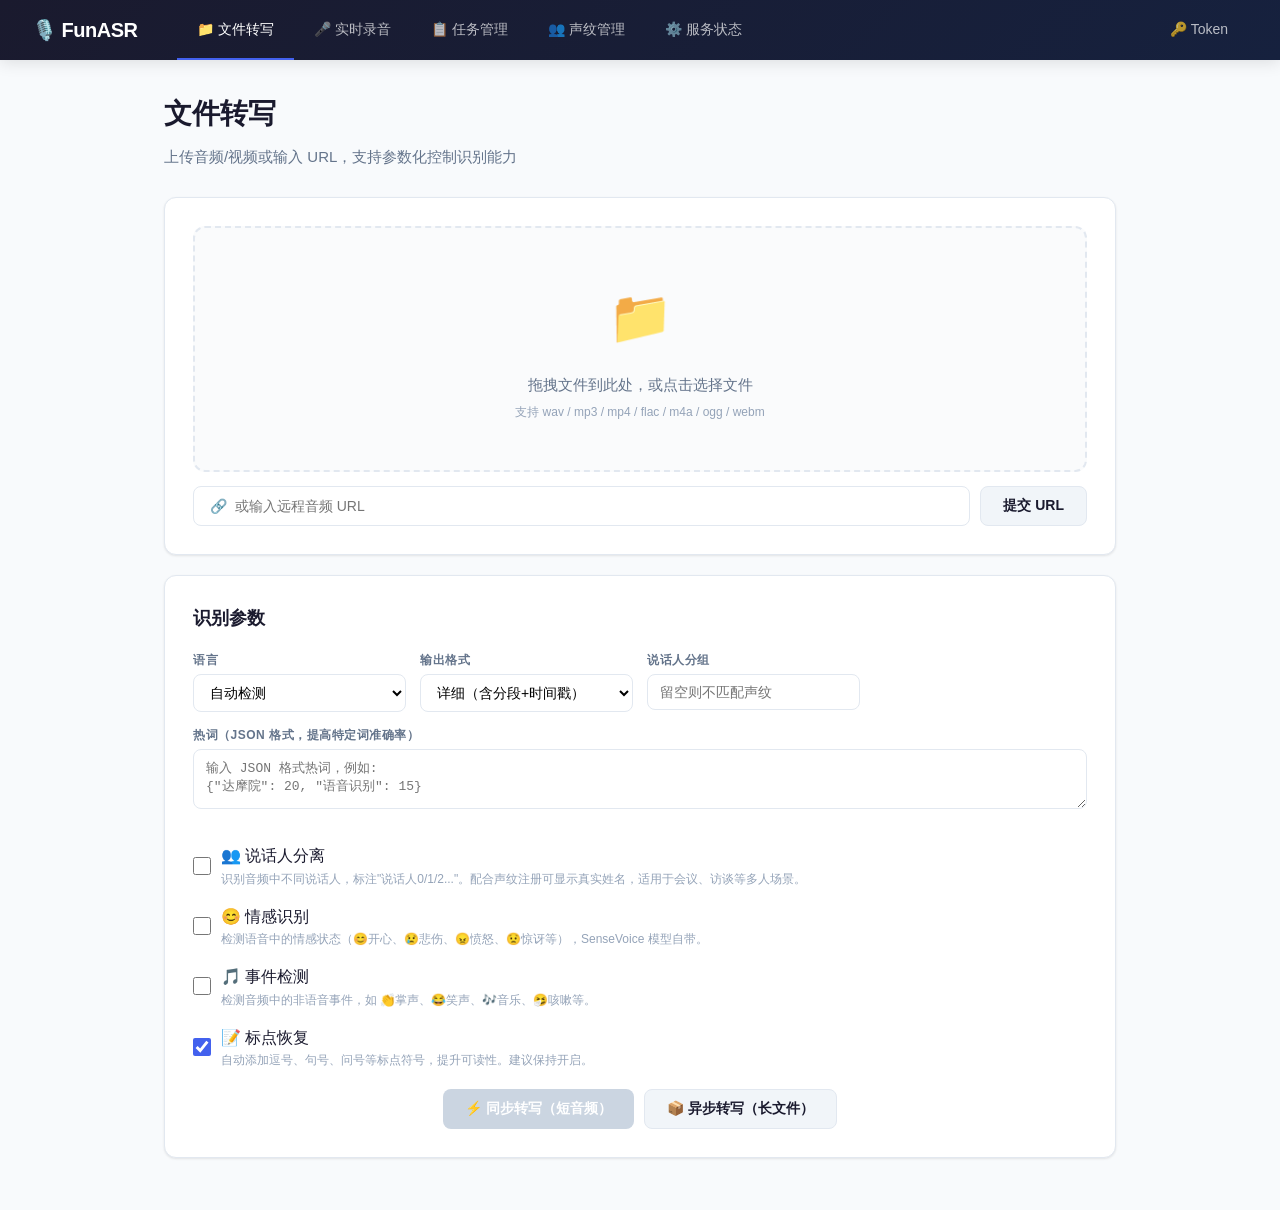
==== web/index.html @ d7c5590e "feat: 7模型预设 + Token认证 + Web全功能覆盖 模型系统: - 7个ASR模型预设: sensevoice/paraformer/fun-asr-nano/qwen3-asr/glm" ====
<!DOCTYPE html>
<html lang="zh-CN">
<head>
<meta charset="UTF-8"><meta name="viewport" content="width=device-width, initial-scale=1.0">
<title>FunASR - 文件转写</title>
<link rel="stylesheet" href="css/style.css">
</head>
<body>

<nav class="nav">
  <span class="logo">🎙️ FunASR</span>
  <a href="index.html" class="active">📁 文件转写</a>
  <a href="realtime.html">🎤 实时录音</a>
  <a href="tasks.html">📋 任务管理</a>
  <a href="speakers.html">👥 声纹管理</a>
  <a href="status.html">⚙️ 服务状态</a>
</nav>

<div class="container">
  <h1>文件转写</h1>
  <p class="desc">上传音频/视频或输入 URL，支持参数化控制识别能力</p>

  <!-- 上传 -->
  <div class="card">
    <div class="upload-zone" id="dropZone">
      <input type="file" id="fileInput" accept="audio/*,video/*">
      <div class="icon">📁</div>
      <div class="text">拖拽文件到此处，或点击选择文件</div>
      <div class="hint">支持 wav / mp3 / mp4 / flac / m4a / ogg / webm</div>
    </div>
    <div class="file-info" id="fileInfo">
      <span>📄</span>
      <span class="name" id="fileName"></span>
      <span class="size" id="fileSize"></span>
      <span class="remove" onclick="clearFile()">✕ 移除</span>
    </div>

    <div class="url-row">
      <input type="text" id="urlInput" placeholder="🔗  或输入远程音频 URL">
      <button class="btn btn-secondary" onclick="submitUrl()">提交 URL</button>
    </div>
  </div>

  <!-- 参数 -->
  <div class="card">
    <h2 style="margin-top:0">识别参数</h2>
    <div class="params">
      <div class="param"><label>语言</label><select id="language"><option value="auto">自动检测</option><option value="zh">中文</option><option value="en">英文</option><option value="ja">日文</option><option value="ko">韩文</option><option value="yue">粤语</option></select></div>
      <div class="param"><label>输出格式</label><select id="format"><option value="verbose_json">详细（含分段+时间戳）</option><option value="json">简洁（仅文本）</option></select></div>
      <div class="param"><label>说话人分组</label><input type="text" id="speakerGroup" placeholder="留空则不匹配声纹"></div>
    </div>
    <div class="param" style="margin-top:14px">
      <label>热词（JSON 格式，提高特定词准确率）</label>
      <textarea id="hotwords" class="hotwords-input" rows="2" placeholder='输入 JSON 格式热词，例如:&#10;{"达摩院": 20, "语音识别": 15}'></textarea>
    </div>

    <!-- 功能开关 -->
    <div style="margin-top:18px">
      <div class="toggle">
        <input type="checkbox" id="spk">
        <div><label for="spk">👥 说话人分离</label>
        <div class="toggle-hint">识别音频中不同说话人，标注"说话人0/1/2..."。配合声纹注册可显示真实姓名，适用于会议、访谈等多人场景。</div></div>
      </div>
      <div class="toggle">
        <input type="checkbox" id="emotion">
        <div><label for="emotion">😊 情感识别</label>
        <div class="toggle-hint">检测语音中的情感状态（😊开心、😢悲伤、😠愤怒、😟惊讶等），SenseVoice 模型自带。</div></div>
      </div>
      <div class="toggle">
        <input type="checkbox" id="events">
        <div><label for="events">🎵 事件检测</label>
        <div class="toggle-hint">检测音频中的非语音事件，如 👏掌声、😂笑声、🎶音乐、🤧咳嗽等。</div></div>
      </div>
      <div class="toggle">
        <input type="checkbox" id="punc" checked>
        <div><label for="punc">📝 标点恢复</label>
        <div class="toggle-hint">自动添加逗号、句号、问号等标点符号，提升可读性。建议保持开启。</div></div>
      </div>
    </div>

    <div class="btn-group">
      <button class="btn btn-primary" id="btnSync" onclick="transcribeSync()" disabled>⚡ 同步转写（短音频）</button>
      <button class="btn btn-secondary" id="btnAsync" onclick="transcribeAsync()" disabled>📦 异步转写（长文件）</button>
    </div>
  </div>

  <!-- 结果 -->
  <div class="card" id="resultCard" style="display:none">
    <div style="display:flex;justify-content:space-between;align-items:center">
      <h2 style="margin:0">转写结果</h2>
      <button class="btn btn-sm btn-secondary" onclick="copyText(document.getElementById('resultText').textContent)">📋 复制文本</button>
    </div>
    <div class="result-meta" id="resultMeta"></div>
    <div class="result-box" id="resultText" style="white-space:pre-wrap"></div>
    <div class="timeline" id="timelineView"></div>
    <details id="jsonDetails">
      <summary>📋 查看/复制原始 JSON 响应</summary>
      <div style="position:relative">
        <button class="btn btn-sm btn-secondary" style="position:absolute;top:8px;right:8px" onclick="copyText(rawJsonStr)">📋 复制JSON</button>
        <pre class="json-viewer" id="rawJson"></pre>
      </div>
    </details>
  </div>
</div>

<script src="js/api.js"></script>
<script>
let selectedFile = null, rawJsonStr = '';
const dropZone = document.getElementById('dropZone');
const fileInput = document.getElementById('fileInput');

dropZone.onclick = () => fileInput.click();
dropZone.ondragover = e => { e.preventDefault(); dropZone.classList.add('dragover'); };
dropZone.ondragleave = () => dropZone.classList.remove('dragover');
dropZone.ondrop = e => { e.preventDefault(); dropZone.classList.remove('dragover'); handleFile(e.dataTransfer.files[0]); };
fileInput.onchange = e => handleFile(e.target.files[0]);

function handleFile(file) {
  if (!file) return;
  selectedFile = file;
  document.getElementById('fileInfo').style.display = 'flex';
  document.getElementById('fileName').textContent = file.name;
  document.getElementById('fileSize').textContent = formatBytes(file.size);
  document.getElementById('btnSync').disabled = false;
  document.getElementById('btnAsync').disabled = false;
}
function clearFile() {
  selectedFile = null;
  document.getElementById('fileInfo').style.display = 'none';
  document.getElementById('btnSync').disabled = true;
  document.getElementById('btnAsync').disabled = true;
}

function getParams() {
  const hw = document.getElementById('hotwords').value.trim();
  return {
    language: document.getElementById('language').value,
    response_format: document.getElementById('format').value,
    speaker_diarization: document.getElementById('spk').checked,
    speaker_group: document.getElementById('speakerGroup').value.trim() || undefined,
    emotion: document.getElementById('emotion').checked,
    events: document.getElementById('events').checked,
    punctuation: document.getElementById('punc').checked,
    hotwords: hw || undefined,
  };
}

async function transcribeSync() {
  if (!selectedFile) return;
  const btn = document.getElementById('btnSync');
  btn.disabled = true; btn.innerHTML = '<span class="spinner"></span> 转写中...';
  try {
    const data = await FunASRApi.transcribe(selectedFile, getParams());
    showResult(data);
  } catch(e) { toast('转写失败: '+e.message, 'error'); }
  btn.disabled = false; btn.innerHTML = '⚡ 同步转写（短音频）';
}

async function transcribeAsync() {
  if (!selectedFile) return;
  const btn = document.getElementById('btnAsync');
  btn.disabled = true; btn.innerHTML = '<span class="spinner"></span> 提交中...';
  try {
    const task = await FunASRApi.submitTask(selectedFile, getParams());
    toast(`任务已提交！task_id: ${task.task_id}，请到任务管理查看结果`, 'info', 6000);
  } catch(e) { toast('提交失败: '+e.message, 'error'); }
  btn.disabled = false; btn.innerHTML = '📦 异步转写（长文件）';
}

async function submitUrl() {
  const url = document.getElementById('urlInput').value.trim();
  if (!url) return toast('请输入 URL','error');
  try {
    const task = await FunASRApi.submitTask(url, getParams());
    toast(`URL 任务已提交！task_id: ${task.task_id}`, 'info', 6000);
  } catch(e) { toast('提交失败: '+e.message, 'error'); }
}

function showResult(data) {
  document.getElementById('resultCard').style.display = 'block';
  document.getElementById('resultText').textContent = data.text || '';

  // 原始 JSON
  rawJsonStr = JSON.stringify(data, null, 2);
  document.getElementById('rawJson').textContent = rawJsonStr;

  // 元信息
  const meta = [];
  if (data.model) meta.push('模型: '+data.model);
  if (data.language) meta.push('语言: '+data.language);
  if (data.duration) meta.push('耗时: '+data.duration+'s');
  if (data.emotion) meta.push('情感: '+data.emotion);
  if (data.events?.length) meta.push('事件: '+data.events.join(' '));
  if (data.speaker_group) meta.push('声纹组: '+data.speaker_group);
  document.getElementById('resultMeta').innerHTML = meta.map(m => `<span>${m}</span>`).join('');

  // 分段时间轴
  if (data.segments?.length) {
    let html = '';
    data.segments.forEach(s => {
      const spk = s.speaker ? `<span class="badge ${speakerColor(s.speaker_id)}">${s.speaker}</span>` : (s.speaker_id !== undefined ? `<span class="badge ${speakerColor(s.speaker_id)}">说话人${s.speaker_id}</span>` : '');
      html += `<div class="timeline-item">
        <div class="timeline-time">${(s.start||0).toFixed(1)}s - ${(s.end||0).toFixed(1)}s</div>
        <div class="timeline-content">${spk} ${s.text}</div>
      </div>`;
    });
    document.getElementById('timelineView').innerHTML = html;
  } else {
    document.getElementById('timelineView').innerHTML = '';
  }
}
initPage('文件转写');
</script>
</body>
</html>
---- web/css/style.css ----
/* FunASR All-in-One Web UI - 现代简约风格 */

:root {
  --primary: #4361ee;
  --primary-hover: #3651d4;
  --success: #2ec4b6;
  --danger: #e63946;
  --warning: #ff9f1c;
  --bg: #f8fafc;
  --card: #ffffff;
  --text: #1a1a2e;
  --text-secondary: #64748b;
  --border: #e2e8f0;
  --shadow: 0 1px 3px rgba(0,0,0,0.06), 0 1px 2px rgba(0,0,0,0.04);
  --radius: 12px;
}

* { margin:0; padding:0; box-sizing:border-box; }

body {
  font-family: -apple-system, BlinkMacSystemFont, 'Segoe UI', Roboto, 'Helvetica Neue', sans-serif;
  background: var(--bg); color: var(--text); line-height: 1.6; min-height: 100vh;
}

/* ── 导航 ────────────────────────────────────── */
.nav {
  background: linear-gradient(135deg, #1a1a2e 0%, #16213e 100%);
  padding: 0 32px; display: flex; align-items: center; height: 60px;
  position: sticky; top: 0; z-index: 100;
  box-shadow: 0 2px 16px rgba(0,0,0,0.12);
}
.nav .logo { color: #fff; font-size: 20px; font-weight: 800; margin-right: 40px; letter-spacing: -0.5px; }
.nav a {
  color: rgba(255,255,255,0.7); text-decoration: none; padding: 18px 20px;
  font-size: 14px; font-weight: 500; transition: all .2s; border-bottom: 2px solid transparent;
}
.nav a:hover { color: #fff; background: rgba(255,255,255,0.08); }
.nav a.active { color: #fff; border-bottom-color: var(--primary); }

/* ── 布局 ────────────────────────────────────── */
.container { max-width: 1000px; margin: 0 auto; padding: 32px 24px; }
h1 { font-size: 28px; font-weight: 700; margin-bottom: 8px; }
h2 { font-size: 18px; font-weight: 600; margin: 28px 0 14px; }
p.desc { color: var(--text-secondary); margin-bottom: 28px; font-size: 15px; }

.card {
  background: var(--card); border-radius: var(--radius); padding: 28px;
  margin-bottom: 20px; box-shadow: var(--shadow);
  border: 1px solid var(--border);
}

/* ── 上传区域 ────────────────────────────────── */
.upload-zone {
  border: 2px dashed var(--border); border-radius: var(--radius);
  padding: 48px 24px; text-align: center; cursor: pointer;
  transition: all .2s; background: #fafbfc;
}
.upload-zone:hover, .upload-zone.dragover {
  border-color: var(--primary); background: #eef1ff; transform: translateY(-1px);
}
.upload-zone input { display: none; }
.upload-zone .icon { font-size: 52px; margin-bottom: 14px; }
.upload-zone .text { color: var(--text-secondary); font-size: 15px; }
.upload-zone .hint { font-size: 12px; color: #94a3b8; margin-top: 6px; }

.file-info {
  display: none; align-items: center; gap: 12px; margin-top: 14px;
  padding: 12px 16px; background: #eef1ff; border-radius: 8px;
}
.file-info .name { font-weight: 600; color: var(--primary); }
.file-info .size { color: var(--text-secondary); font-size: 13px; }
.file-info .remove { margin-left: auto; color: var(--danger); cursor: pointer; font-size: 13px; }

/* ── URL 输入 ────────────────────────────────── */
.url-row { display: flex; gap: 10px; margin-top: 14px; }
.url-row input {
  flex:1; padding: 10px 16px; border:1px solid var(--border);
  border-radius: 8px; font-size: 14px; outline:none; transition: .2s;
}
.url-row input:focus { border-color: var(--primary); box-shadow: 0 0 0 3px rgba(67,97,238,0.1); }

/* ── 参数面板 ────────────────────────────────── */
.params {
  display: grid; grid-template-columns: repeat(auto-fill, minmax(200px, 1fr));
  gap: 14px; margin-top: 18px;
}
.param { display: flex; flex-direction: column; gap: 4px; }
.param label { font-size: 12px; color: var(--text-secondary); font-weight: 600; text-transform: uppercase; letter-spacing: 0.5px; }
.param select, .param input {
  padding: 9px 12px; border:1px solid var(--border); border-radius: 8px;
  font-size: 14px; outline:none; background: #fff; transition: .2s;
}
.param select:focus, .param input:focus { border-color: var(--primary); box-shadow: 0 0 0 3px rgba(67,97,238,0.1); }
.toggle { display:flex; align-items:center; gap:10px; padding-top: 16px; }
.toggle input[type="checkbox"] { width:18px; height:18px; accent-color: var(--primary); }

/* ── 按钮 ────────────────────────────────────── */
.btn {
  padding: 10px 22px; border:none; border-radius: 8px; font-size: 14px;
  font-weight: 600; cursor:pointer; transition: all .2s;
  display: inline-flex; align-items: center; gap: 6px;
}
.btn-primary { background: var(--primary); color: #fff; }
.btn-primary:hover:not(:disabled) { background: var(--primary-hover); transform: translateY(-1px); box-shadow: 0 4px 12px rgba(67,97,238,0.3); }
.btn-primary:disabled { background: #cbd5e1; cursor:not-allowed; }
.btn-secondary { background: #f1f5f9; color: var(--text); border:1px solid var(--border); }
.btn-secondary:hover { background: #e2e8f0; }
.btn-success { background: var(--success); color: #fff; }
.btn-danger { background: var(--danger); color: #fff; }
.btn-sm { padding: 5px 12px; font-size: 12px; border-radius: 6px; }
.btn-group { display: flex; gap: 10px; margin-top: 20px; justify-content: center; flex-wrap: wrap; }

/* ── 结果区域 ────────────────────────────────── */
.result-box {
  background: #f8fafc; border-radius: 8px; padding: 18px; margin-top: 14px;
  line-height: 1.9; font-size: 15px; max-height: 500px; overflow-y: auto;
  border: 1px solid var(--border); position: relative;
}
.result-box .copy-btn {
  position: sticky; top: 0; float: right; z-index: 10;
  padding: 4px 14px; font-size: 12px;
}
.result-meta {
  display: flex; gap: 20px; margin-top: 14px; flex-wrap: wrap;
  font-size: 13px; color: var(--text-secondary);
}
.result-meta span {
  padding: 3px 10px; background: #f1f5f9; border-radius: 20px;
}

/* 时间轴 */
.timeline { margin-top: 20px; }
.timeline-item {
  display: flex; gap: 14px; padding: 12px 0; border-bottom: 1px solid var(--border);
  align-items: flex-start;
}
.timeline-item:last-child { border-bottom: none; }
.timeline-time {
  font-size: 12px; color: var(--text-secondary); white-space: nowrap;
  min-width: 110px; font-family: 'SF Mono', 'Fira Code', monospace;
}
.timeline-content { flex: 1; font-size: 14px; line-height: 1.7; }
.timeline-speaker {
  display: inline-block; padding: 2px 8px; border-radius: 12px;
  font-size: 11px; font-weight: 700; margin-right: 8px;
}

/* 说话人颜色 */
.spk-0 { background: #e0e7ff; color: #3730a3; }
.spk-1 { background: #fce7f3; color: #9d174d; }
.spk-2 { background: #d1fae5; color: #065f46; }
.spk-3 { background: #fef3c7; color: #92400e; }
.spk-4 { background: #e0f2fe; color: #0c4a6e; }

/* 表格 */
table { width:100%; border-collapse: collapse; margin-top: 14px; }
th, td { padding: 10px 14px; text-align: left; border-bottom: 1px solid var(--border); font-size: 14px; }
th { background: #f8fafc; font-weight: 600; font-size: 12px; text-transform: uppercase; letter-spacing: 0.5px; color: var(--text-secondary); }
tr:hover td { background: #fafbfc; }

/* 徽章 */
.badge {
  display: inline-block; padding: 3px 10px; border-radius: 20px;
  font-size: 12px; font-weight: 600;
}
.badge-completed { background: #d1fae5; color: #065f46; }
.badge-processing { background: #fef3c7; color: #92400e; }
.badge-queued { background: #e0e7ff; color: #3730a3; }
.badge-downloading { background: #ede9fe; color: #5b21b6; }
.badge-failed { background: #fee2e2; color: #991b1b; }
.badge-ok { background: #d1fae5; color: #065f46; }

/* 加载动画 */
.spinner {
  display: inline-block; width: 20px; height: 20px; border: 2px solid #e2e8f0;
  border-top-color: var(--primary); border-radius: 50%; animation: spin .6s linear infinite;
}
@keyframes spin { to { transform: rotate(360deg); } }

/* 录音 */
.record-btn {
  width: 88px; height: 88px; border-radius: 50%; border: 4px solid var(--danger);
  background: #fff; cursor: pointer; font-size: 36px;
  display: flex; align-items: center; justify-content: center;
  margin: 28px auto; transition: all .3s;
}
.record-btn:hover { transform: scale(1.05); }
.record-btn.recording { background: var(--danger); color: #fff; animation: pulse 1.2s infinite; }
@keyframes pulse { 0%,100% { box-shadow: 0 0 0 0 rgba(230,57,70,0.4); } 50% { box-shadow: 0 0 0 20px rgba(230,57,70,0); } }

.live-text {
  font-size: 17px; line-height: 2; min-height: 100px; padding: 16px;
  background: #f8fafc; border-radius: 8px; border: 1px solid var(--border);
}
.live-text .partial { color: #94a3b8; }
.live-text .final { color: var(--text); }

/* 响铃状态 */
.status-bar {
  display: flex; gap: 24px; flex-wrap: wrap; margin-bottom: 20px;
}
.status-item {
  display: flex; align-items: center; gap: 8px;
  padding: 12px 18px; background: var(--card); border-radius: 8px;
  box-shadow: var(--shadow); font-size: 14px;
}
.status-dot { width: 8px; height: 8px; border-radius: 50%; }
.status-dot.live { background: var(--success); animation: pulse 2s infinite; }
.status-dot.dead { background: var(--danger); }

/* Toast */
.toast {
  position: fixed; top: 20px; right: 20px; z-index: 1000;
  padding: 12px 20px; border-radius: 8px; font-size: 14px; font-weight: 500;
  animation: slideIn .3s ease; box-shadow: 0 4px 20px rgba(0,0,0,0.15);
}
.toast-info { background: var(--primary); color: #fff; }
.toast-error { background: var(--danger); color: #fff; }
.toast-success { background: var(--success); color: #fff; }
@keyframes slideIn { from { transform: translateX(100%); opacity: 0; } to { transform: translateX(0); opacity: 1; } }

/* ── 开关描述 ──────────────────────────────── */
.toggle-hint { font-size: 12px; color: #94a3b8; margin-top: 2px; line-height: 1.4; }

/* ── 模式说明 ──────────────────────────────── */
.mode-info {
  font-size: 13px; color: var(--text-secondary); padding: 12px 16px;
  background: #f8fafc; border-radius: 8px; margin-top: 12px;
  line-height: 1.8; border: 1px solid var(--border);
}
.mode-info strong { color: var(--text); }

/* ── JSON 查看器 ───────────────────────────── */
.json-viewer {
  background: #1e293b; color: #e2e8f0; padding: 16px; border-radius: 8px;
  font-family: 'SF Mono','Fira Code','Consolas',monospace; font-size: 13px;
  overflow-x: auto; white-space: pre-wrap; word-break: break-all;
  margin-top: 8px; max-height: 400px; overflow-y: auto;
}
details summary {
  cursor: pointer; font-size: 14px; color: var(--text-secondary);
  padding: 8px 0; user-select: none;
}
details summary:hover { color: var(--primary); }

/* ── 热词 JSON 输入 ────────────────────────── */
.hotwords-input {
  width: 100%; padding: 9px 12px; border: 1px solid var(--border);
  border-radius: 8px; font-size: 13px;
  font-family: 'SF Mono','Fira Code','Consolas',monospace;
  outline: none; resize: vertical; min-height: 60px; background: #fff;
  transition: .2s;
}
.hotwords-input:focus { border-color: var(--primary); box-shadow: 0 0 0 3px rgba(67,97,238,0.1); }

/* ── 响应式 ──────────────────────────────────── */
@media (max-width: 768px) {
  .params { grid-template-columns: 1fr; }
  .nav { padding: 0 12px; overflow-x: auto; }
  .nav a { padding: 16px 12px; font-size: 12px; white-space: nowrap; }
  .container { padding: 16px; }
  .card { padding: 18px; }
  .btn-group { flex-direction: column; }
  .btn { width: 100%; justify-content: center; }
  .timeline-time { min-width: 80px; }
}
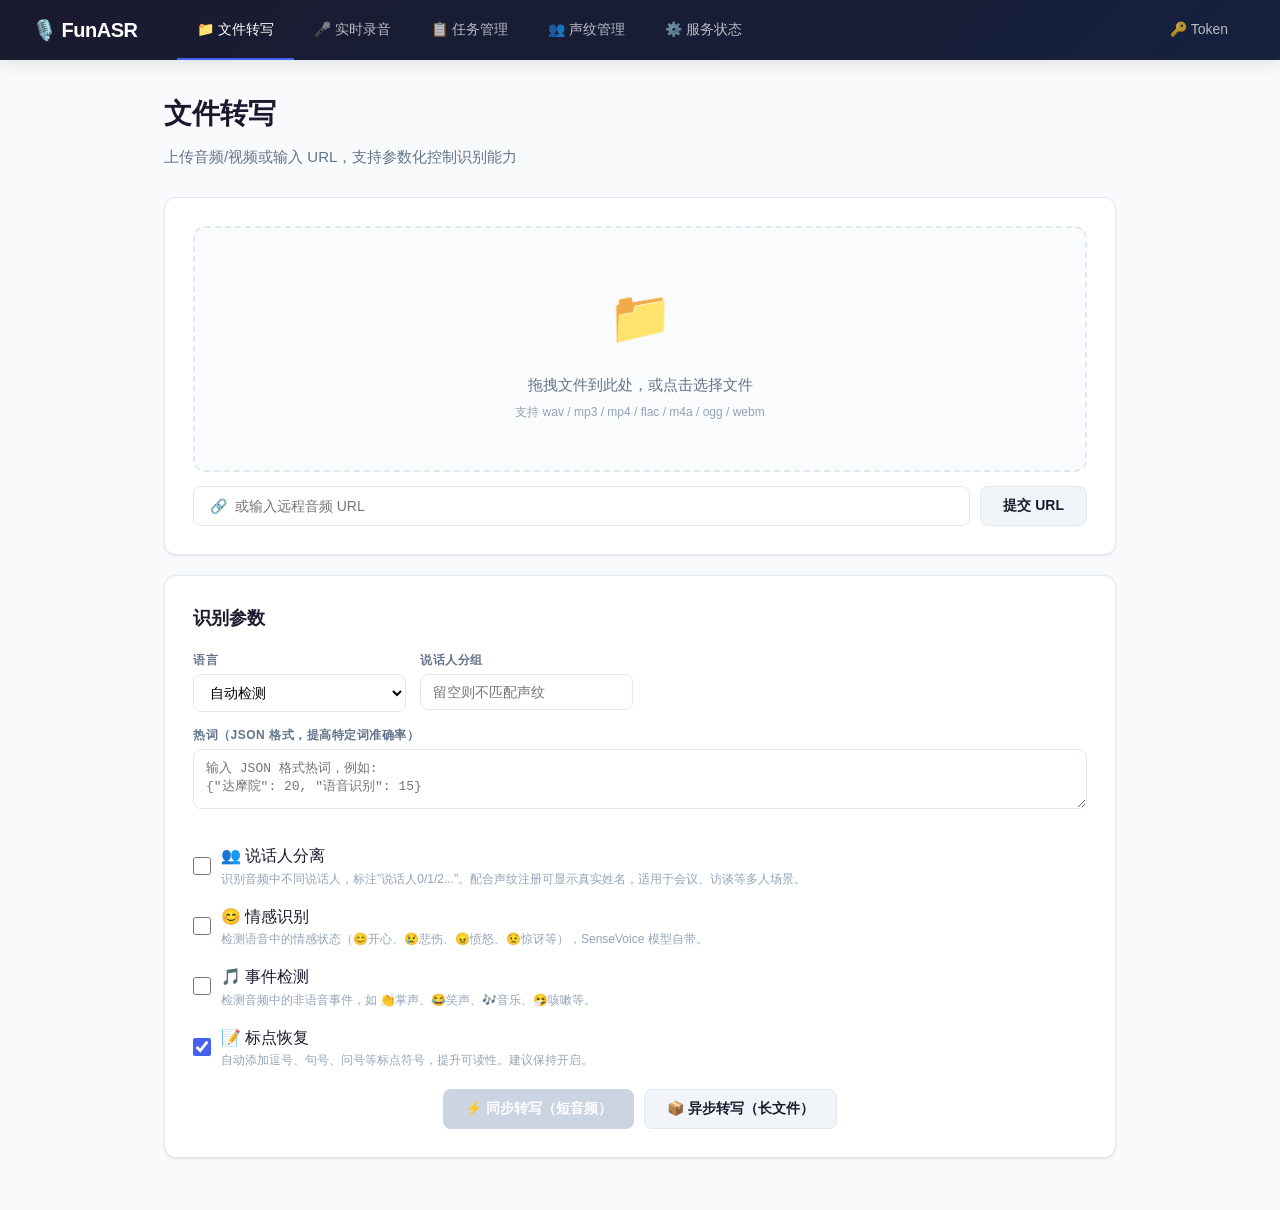
==== commit 87c5c0b6: "全面优化: 修复 Bug、完善输出格式、实现声纹匹配、Docker 国内源 === 严重 Bug 修复 === - speakers.py: registry.get("sv") → get_aux(" ====
--- a/web/index.html
+++ b/web/index.html
@@ -46,7 +46,6 @@
     <h2 style="margin-top:0">识别参数</h2>
     <div class="params">
       <div class="param"><label>语言</label><select id="language"><option value="auto">自动检测</option><option value="zh">中文</option><option value="en">英文</option><option value="ja">日文</option><option value="ko">韩文</option><option value="yue">粤语</option></select></div>
-      <div class="param"><label>输出格式</label><select id="format"><option value="verbose_json">详细（含分段+时间戳）</option><option value="json">简洁（仅文本）</option></select></div>
       <div class="param"><label>说话人分组</label><input type="text" id="speakerGroup" placeholder="留空则不匹配声纹"></div>
     </div>
     <div class="param" style="margin-top:14px">
@@ -135,7 +134,6 @@
   const hw = document.getElementById('hotwords').value.trim();
   return {
     language: document.getElementById('language').value,
-    response_format: document.getElementById('format').value,
     speaker_diarization: document.getElementById('spk').checked,
     speaker_group: document.getElementById('speakerGroup').value.trim() || undefined,
     emotion: document.getElementById('emotion').checked,
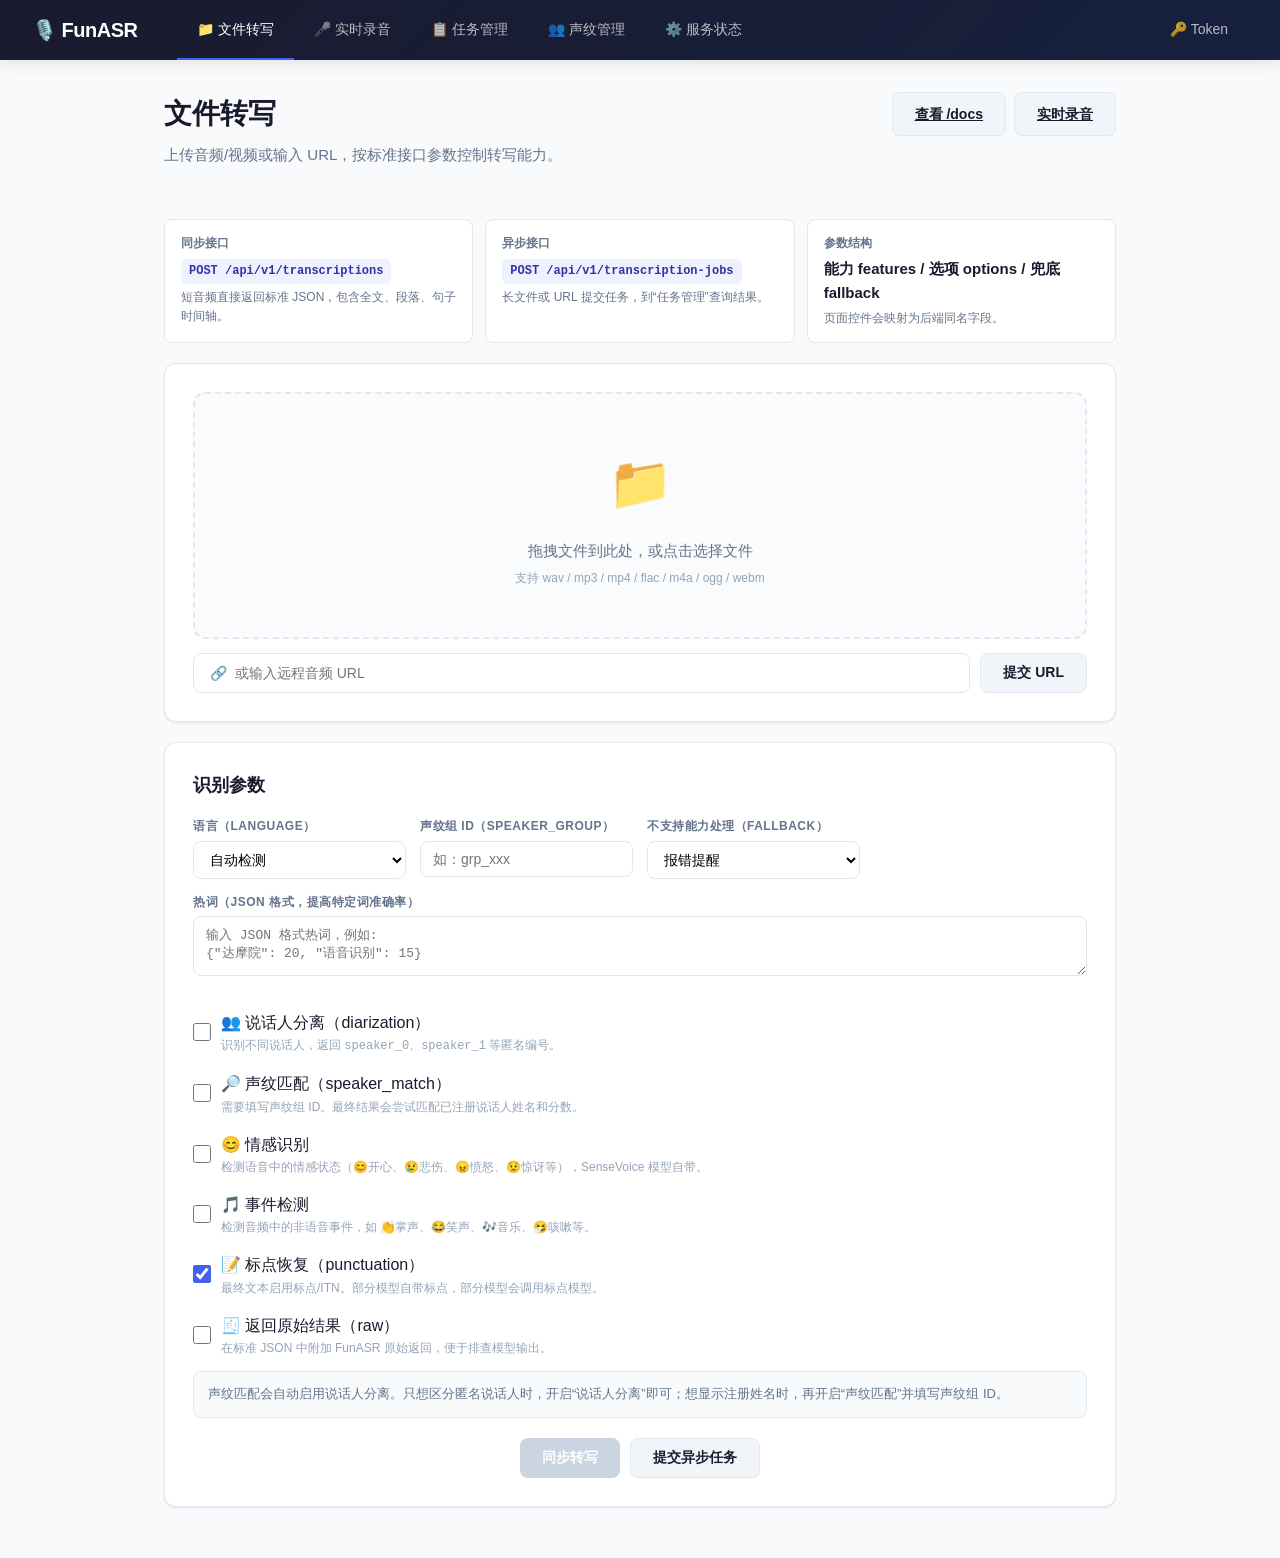
==== commit ff4ec0ff: "统一静态 WebUI 接口说明" ====
--- a/web/index.html
+++ b/web/index.html
@@ -1,148 +1,203 @@
-<!DOCTYPE html>
-<html lang="zh-CN">
-<head>
-<meta charset="UTF-8"><meta name="viewport" content="width=device-width, initial-scale=1.0">
-<title>FunASR - 文件转写</title>
-<link rel="stylesheet" href="css/style.css">
-</head>
-<body>
-
-<nav class="nav">
-  <span class="logo">🎙️ FunASR</span>
-  <a href="index.html" class="active">📁 文件转写</a>
-  <a href="realtime.html">🎤 实时录音</a>
-  <a href="tasks.html">📋 任务管理</a>
-  <a href="speakers.html">👥 声纹管理</a>
-  <a href="status.html">⚙️ 服务状态</a>
-</nav>
-
+<!DOCTYPE html>
+<html lang="zh-CN">
+<head>
+<meta charset="UTF-8"><meta name="viewport" content="width=device-width, initial-scale=1.0">
+<title>FunASR - 文件转写</title>
+<link rel="stylesheet" href="css/style.css">
+</head>
+<body>
+
+<nav class="nav">
+  <span class="logo">🎙️ FunASR</span>
+  <a href="index.html" class="active">📁 文件转写</a>
+  <a href="realtime.html">🎤 实时录音</a>
+  <a href="tasks.html">📋 任务管理</a>
+  <a href="speakers.html">👥 声纹管理</a>
+  <a href="status.html">⚙️ 服务状态</a>
+</nav>
+
 <div class="container">
-  <h1>文件转写</h1>
-  <p class="desc">上传音频/视频或输入 URL，支持参数化控制识别能力</p>
-
-  <!-- 上传 -->
-  <div class="card">
-    <div class="upload-zone" id="dropZone">
-      <input type="file" id="fileInput" accept="audio/*,video/*">
-      <div class="icon">📁</div>
-      <div class="text">拖拽文件到此处，或点击选择文件</div>
-      <div class="hint">支持 wav / mp3 / mp4 / flac / m4a / ogg / webm</div>
-    </div>
-    <div class="file-info" id="fileInfo">
-      <span>📄</span>
-      <span class="name" id="fileName"></span>
-      <span class="size" id="fileSize"></span>
-      <span class="remove" onclick="clearFile()">✕ 移除</span>
-    </div>
-
-    <div class="url-row">
-      <input type="text" id="urlInput" placeholder="🔗  或输入远程音频 URL">
-      <button class="btn btn-secondary" onclick="submitUrl()">提交 URL</button>
+  <div class="page-head">
+    <div>
+      <h1>文件转写</h1>
+      <p class="desc">上传音频/视频或输入 URL，按标准接口参数控制转写能力。</p>
+    </div>
+    <div class="page-actions">
+      <a class="btn btn-secondary" href="/docs">查看 /docs</a>
+      <a class="btn btn-secondary" href="realtime.html">实时录音</a>
     </div>
   </div>
 
-  <!-- 参数 -->
-  <div class="card">
-    <h2 style="margin-top:0">识别参数</h2>
-    <div class="params">
-      <div class="param"><label>语言</label><select id="language"><option value="auto">自动检测</option><option value="zh">中文</option><option value="en">英文</option><option value="ja">日文</option><option value="ko">韩文</option><option value="yue">粤语</option></select></div>
-      <div class="param"><label>说话人分组</label><input type="text" id="speakerGroup" placeholder="留空则不匹配声纹"></div>
-    </div>
-    <div class="param" style="margin-top:14px">
-      <label>热词（JSON 格式，提高特定词准确率）</label>
-      <textarea id="hotwords" class="hotwords-input" rows="2" placeholder='输入 JSON 格式热词，例如:&#10;{"达摩院": 20, "语音识别": 15}'></textarea>
-    </div>
-
-    <!-- 功能开关 -->
-    <div style="margin-top:18px">
+  <div class="interface-grid">
+    <div class="interface-card">
+      <div class="label">同步接口</div>
+      <div class="value"><span class="endpoint">POST /api/v1/transcriptions</span></div>
+      <div class="hint">短音频直接返回标准 JSON，包含全文、段落、句子时间轴。</div>
+    </div>
+    <div class="interface-card">
+      <div class="label">异步接口</div>
+      <div class="value"><span class="endpoint">POST /api/v1/transcription-jobs</span></div>
+      <div class="hint">长文件或 URL 提交任务，到“任务管理”查询结果。</div>
+    </div>
+    <div class="interface-card">
+      <div class="label">参数结构</div>
+      <div class="value">能力 features / 选项 options / 兜底 fallback</div>
+      <div class="hint">页面控件会映射为后端同名字段。</div>
+    </div>
+  </div>
+
+  <!-- 上传 -->
+  <div class="card">
+    <div class="upload-zone" id="dropZone">
+      <input type="file" id="fileInput" accept="audio/*,video/*">
+      <div class="icon">📁</div>
+      <div class="text">拖拽文件到此处，或点击选择文件</div>
+      <div class="hint">支持 wav / mp3 / mp4 / flac / m4a / ogg / webm</div>
+    </div>
+    <div class="file-info" id="fileInfo">
+      <span>📄</span>
+      <span class="name" id="fileName"></span>
+      <span class="size" id="fileSize"></span>
+      <span class="remove" onclick="clearFile()">✕ 移除</span>
+    </div>
+
+    <div class="url-row">
+      <input type="text" id="urlInput" placeholder="🔗  或输入远程音频 URL">
+      <button class="btn btn-secondary" onclick="submitUrl()">提交 URL</button>
+    </div>
+  </div>
+
+  <!-- 参数 -->
+  <div class="card">
+    <h2 style="margin-top:0">识别参数</h2>
+    <div class="params">
+      <div class="param"><label>语言（language）</label><select id="language"><option value="auto">自动检测</option><option value="zh">中文</option><option value="en">英文</option><option value="ja">日文</option><option value="ko">韩文</option><option value="yue">粤语</option></select></div>
+      <div class="param"><label>声纹组 ID（speaker_group）</label><input type="text" id="speakerGroup" placeholder="如：grp_xxx"></div>
+      <div class="param"><label>不支持能力处理（fallback）</label><select id="fallback"><option value="error">报错提醒</option><option value="auto">自动跳过</option></select></div>
+    </div>
+    <div class="param" style="margin-top:14px">
+      <label>热词（JSON 格式，提高特定词准确率）</label>
+      <textarea id="hotwords" class="hotwords-input" rows="2" placeholder='输入 JSON 格式热词，例如:&#10;{"达摩院": 20, "语音识别": 15}'></textarea>
+    </div>
+
+    <!-- 功能开关 -->
+    <div style="margin-top:18px">
       <div class="toggle">
         <input type="checkbox" id="spk">
-        <div><label for="spk">👥 说话人分离</label>
-        <div class="toggle-hint">识别音频中不同说话人，标注"说话人0/1/2..."。配合声纹注册可显示真实姓名，适用于会议、访谈等多人场景。</div></div>
-      </div>
-      <div class="toggle">
-        <input type="checkbox" id="emotion">
-        <div><label for="emotion">😊 情感识别</label>
-        <div class="toggle-hint">检测语音中的情感状态（😊开心、😢悲伤、😠愤怒、😟惊讶等），SenseVoice 模型自带。</div></div>
-      </div>
-      <div class="toggle">
-        <input type="checkbox" id="events">
-        <div><label for="events">🎵 事件检测</label>
-        <div class="toggle-hint">检测音频中的非语音事件，如 👏掌声、😂笑声、🎶音乐、🤧咳嗽等。</div></div>
-      </div>
+        <div><label for="spk">👥 说话人分离（diarization）</label>
+        <div class="toggle-hint">识别不同说话人，返回 <code>speaker_0</code>、<code>speaker_1</code> 等匿名编号。</div></div>
+      </div>
+      <div class="toggle">
+        <input type="checkbox" id="speakerMatch">
+        <div><label for="speakerMatch">🔎 声纹匹配（speaker_match）</label>
+        <div class="toggle-hint">需要填写声纹组 ID。最终结果会尝试匹配已注册说话人姓名和分数。</div></div>
+      </div>
+      <div class="toggle">
+        <input type="checkbox" id="emotion">
+        <div><label for="emotion">😊 情感识别</label>
+        <div class="toggle-hint">检测语音中的情感状态（😊开心、😢悲伤、😠愤怒、😟惊讶等），SenseVoice 模型自带。</div></div>
+      </div>
+      <div class="toggle">
+        <input type="checkbox" id="events">
+        <div><label for="events">🎵 事件检测</label>
+        <div class="toggle-hint">检测音频中的非语音事件，如 👏掌声、😂笑声、🎶音乐、🤧咳嗽等。</div></div>
+      </div>
       <div class="toggle">
         <input type="checkbox" id="punc" checked>
-        <div><label for="punc">📝 标点恢复</label>
-        <div class="toggle-hint">自动添加逗号、句号、问号等标点符号，提升可读性。建议保持开启。</div></div>
-      </div>
-    </div>
-
-    <div class="btn-group">
-      <button class="btn btn-primary" id="btnSync" onclick="transcribeSync()" disabled>⚡ 同步转写（短音频）</button>
-      <button class="btn btn-secondary" id="btnAsync" onclick="transcribeAsync()" disabled>📦 异步转写（长文件）</button>
-    </div>
-  </div>
-
-  <!-- 结果 -->
-  <div class="card" id="resultCard" style="display:none">
-    <div style="display:flex;justify-content:space-between;align-items:center">
+        <div><label for="punc">📝 标点恢复（punctuation）</label>
+        <div class="toggle-hint">最终文本启用标点/ITN。部分模型自带标点，部分模型会调用标点模型。</div></div>
+      </div>
+      <div class="toggle">
+        <input type="checkbox" id="raw">
+        <div><label for="raw">🧾 返回原始结果（raw）</label>
+        <div class="toggle-hint">在标准 JSON 中附加 FunASR 原始返回，便于排查模型输出。</div></div>
+      </div>
+    </div>
+    <div class="control-note">
+      声纹匹配会自动启用说话人分离。只想区分匿名说话人时，开启“说话人分离”即可；想显示注册姓名时，再开启“声纹匹配”并填写声纹组 ID。
+    </div>
+
+    <div class="btn-group">
+      <button class="btn btn-primary" id="btnSync" onclick="transcribeSync()" disabled>同步转写</button>
+      <button class="btn btn-secondary" id="btnAsync" onclick="transcribeAsync()" disabled>提交异步任务</button>
+    </div>
+  </div>
+
+  <!-- 结果 -->
+  <div class="card" id="resultCard" style="display:none">
+    <div style="display:flex;justify-content:space-between;align-items:center;gap:12px">
       <h2 style="margin:0">转写结果</h2>
-      <button class="btn btn-sm btn-secondary" onclick="copyText(document.getElementById('resultText').textContent)">📋 复制文本</button>
-    </div>
-    <div class="result-meta" id="resultMeta"></div>
-    <div class="result-box" id="resultText" style="white-space:pre-wrap"></div>
-    <div class="timeline" id="timelineView"></div>
-    <details id="jsonDetails">
-      <summary>📋 查看/复制原始 JSON 响应</summary>
-      <div style="position:relative">
-        <button class="btn btn-sm btn-secondary" style="position:absolute;top:8px;right:8px" onclick="copyText(rawJsonStr)">📋 复制JSON</button>
-        <pre class="json-viewer" id="rawJson"></pre>
-      </div>
-    </details>
-  </div>
-</div>
-
-<script src="js/api.js"></script>
-<script>
-let selectedFile = null, rawJsonStr = '';
-const dropZone = document.getElementById('dropZone');
-const fileInput = document.getElementById('fileInput');
-
-dropZone.onclick = () => fileInput.click();
-dropZone.ondragover = e => { e.preventDefault(); dropZone.classList.add('dragover'); };
-dropZone.ondragleave = () => dropZone.classList.remove('dragover');
-dropZone.ondrop = e => { e.preventDefault(); dropZone.classList.remove('dragover'); handleFile(e.dataTransfer.files[0]); };
-fileInput.onchange = e => handleFile(e.target.files[0]);
-
-function handleFile(file) {
-  if (!file) return;
-  selectedFile = file;
-  document.getElementById('fileInfo').style.display = 'flex';
-  document.getElementById('fileName').textContent = file.name;
-  document.getElementById('fileSize').textContent = formatBytes(file.size);
-  document.getElementById('btnSync').disabled = false;
-  document.getElementById('btnAsync').disabled = false;
-}
-function clearFile() {
-  selectedFile = null;
-  document.getElementById('fileInfo').style.display = 'none';
-  document.getElementById('btnSync').disabled = true;
-  document.getElementById('btnAsync').disabled = true;
-}
-
+      <button class="btn btn-sm btn-secondary" onclick="copyText(document.getElementById('resultText').textContent)">复制文本</button>
+    </div>
+    <div class="result-meta" id="resultMeta"></div>
+    <div class="result-box" id="resultText" style="white-space:pre-wrap"></div>
+    <div class="timeline" id="timelineView"></div>
+    <details id="jsonDetails">
+      <summary>📋 查看/复制原始 JSON 响应</summary>
+      <div style="position:relative">
+        <button class="btn btn-sm btn-secondary" style="position:absolute;top:8px;right:8px" onclick="copyText(rawJsonStr)">复制 JSON</button>
+        <pre class="json-viewer" id="rawJson"></pre>
+      </div>
+    </details>
+  </div>
+</div>
+
+<script src="js/api.js"></script>
+<script>
+let selectedFile = null, rawJsonStr = '';
+const dropZone = document.getElementById('dropZone');
+const fileInput = document.getElementById('fileInput');
+
+dropZone.onclick = () => fileInput.click();
+dropZone.ondragover = e => { e.preventDefault(); dropZone.classList.add('dragover'); };
+dropZone.ondragleave = () => dropZone.classList.remove('dragover');
+dropZone.ondrop = e => { e.preventDefault(); dropZone.classList.remove('dragover'); handleFile(e.dataTransfer.files[0]); };
+fileInput.onchange = e => handleFile(e.target.files[0]);
+
+function handleFile(file) {
+  if (!file) return;
+  selectedFile = file;
+  document.getElementById('fileInfo').style.display = 'flex';
+  document.getElementById('fileName').textContent = file.name;
+  document.getElementById('fileSize').textContent = formatBytes(file.size);
+  document.getElementById('btnSync').disabled = false;
+  document.getElementById('btnAsync').disabled = false;
+}
+function clearFile() {
+  selectedFile = null;
+  document.getElementById('fileInfo').style.display = 'none';
+  document.getElementById('btnSync').disabled = true;
+  document.getElementById('btnAsync').disabled = true;
+}
+
 function getParams() {
   const hw = document.getElementById('hotwords').value.trim();
+  const speakerGroup = document.getElementById('speakerGroup').value.trim();
+  const speakerMatch = document.getElementById('speakerMatch').checked;
+  if (speakerMatch && !speakerGroup) {
+    throw new Error('开启声纹匹配时必须填写声纹组 ID');
+  }
   return {
     language: document.getElementById('language').value,
-    speaker_diarization: document.getElementById('spk').checked,
-    speaker_group: document.getElementById('speakerGroup').value.trim() || undefined,
+    diarization: document.getElementById('spk').checked || speakerMatch,
+    speaker_group: speakerGroup || undefined,
+    speaker_match: speakerMatch,
     emotion: document.getElementById('emotion').checked,
     events: document.getElementById('events').checked,
     punctuation: document.getElementById('punc').checked,
+    raw: document.getElementById('raw').checked,
+    fallback: document.getElementById('fallback').value,
     hotwords: hw || undefined,
   };
 }
 
+function getTaskParams() {
+  const params = getParams();
+  delete params.raw;
+  delete params.fallback;
+  return params;
+}
+
 async function transcribeSync() {
   if (!selectedFile) return;
   const btn = document.getElementById('btnSync');
@@ -150,8 +205,11 @@
   try {
     const data = await FunASRApi.transcribe(selectedFile, getParams());
     showResult(data);
-  } catch(e) { toast('转写失败: '+e.message, 'error'); }
-  btn.disabled = false; btn.innerHTML = '⚡ 同步转写（短音频）';
+  } catch(e) {
+    toast('转写失败: '+e.message, 'error');
+  } finally {
+    btn.disabled = false; btn.innerHTML = '同步转写';
+  }
 }
 
 async function transcribeAsync() {
@@ -159,55 +217,65 @@
   const btn = document.getElementById('btnAsync');
   btn.disabled = true; btn.innerHTML = '<span class="spinner"></span> 提交中...';
   try {
-    const task = await FunASRApi.submitTask(selectedFile, getParams());
-    toast(`任务已提交！task_id: ${task.task_id}，请到任务管理查看结果`, 'info', 6000);
-  } catch(e) { toast('提交失败: '+e.message, 'error'); }
-  btn.disabled = false; btn.innerHTML = '📦 异步转写（长文件）';
-}
-
-async function submitUrl() {
+    const task = await FunASRApi.submitTask(selectedFile, getTaskParams());
+    toast(`任务已提交：${task.task_id}，请到任务管理查看结果`, 'info', 6000);
+  } catch(e) {
+    toast('提交失败: '+e.message, 'error');
+  } finally {
+    btn.disabled = false; btn.innerHTML = '提交异步任务';
+  }
+}
+
+async function submitUrl() {
   const url = document.getElementById('urlInput').value.trim();
   if (!url) return toast('请输入 URL','error');
   try {
-    const task = await FunASRApi.submitTask(url, getParams());
-    toast(`URL 任务已提交！task_id: ${task.task_id}`, 'info', 6000);
+    const task = await FunASRApi.submitTask(url, getTaskParams());
+    toast(`URL 任务已提交：${task.task_id}`, 'info', 6000);
   } catch(e) { toast('提交失败: '+e.message, 'error'); }
 }
-
-function showResult(data) {
-  document.getElementById('resultCard').style.display = 'block';
-  document.getElementById('resultText').textContent = data.text || '';
-
-  // 原始 JSON
-  rawJsonStr = JSON.stringify(data, null, 2);
-  document.getElementById('rawJson').textContent = rawJsonStr;
-
-  // 元信息
-  const meta = [];
-  if (data.model) meta.push('模型: '+data.model);
-  if (data.language) meta.push('语言: '+data.language);
-  if (data.duration) meta.push('耗时: '+data.duration+'s');
-  if (data.emotion) meta.push('情感: '+data.emotion);
-  if (data.events?.length) meta.push('事件: '+data.events.join(' '));
+
+function showResult(data) {
+  document.getElementById('resultCard').style.display = 'block';
+  document.getElementById('resultText').textContent = data.text || '';
+
+  // 原始 JSON
+  rawJsonStr = JSON.stringify(data, null, 2);
+  document.getElementById('rawJson').textContent = rawJsonStr;
+
+  // 元信息
+  const meta = [];
+  if (data.model) meta.push('模型: '+data.model);
+  if (data.language) meta.push('语言: '+data.language);
+  if (data.duration) meta.push('耗时: '+data.duration+'s');
+  if (data.emotion) meta.push('情感: '+data.emotion);
+  if (data.events?.length) meta.push('事件: '+data.events.join('、'));
+  if (data.paragraph_count !== undefined) meta.push('段落: '+data.paragraph_count);
+  if (data.sentence_count !== undefined) meta.push('句子: '+data.sentence_count);
   if (data.speaker_group) meta.push('声纹组: '+data.speaker_group);
+  if (data.features?.warnings?.length) meta.push('提醒: '+data.features.warnings.length);
   document.getElementById('resultMeta').innerHTML = meta.map(m => `<span>${m}</span>`).join('');
 
   // 分段时间轴
-  if (data.segments?.length) {
+  const timeline = data.sentences || [];
+  if (timeline.length) {
     let html = '';
-    data.segments.forEach(s => {
-      const spk = s.speaker ? `<span class="badge ${speakerColor(s.speaker_id)}">${s.speaker}</span>` : (s.speaker_id !== undefined ? `<span class="badge ${speakerColor(s.speaker_id)}">说话人${s.speaker_id}</span>` : '');
+    timeline.forEach(s => {
+      const speakerId = s.speaker?.id ? parseInt(String(s.speaker.id).replace('speaker_', ''), 10) : undefined;
+      const speakerName = s.speaker?.name || s.speaker?.id || s.speaker;
+      const spk = speakerName ? `<span class="badge ${speakerColor(speakerId)}">${speakerName}</span>` : '';
+      const extra = [s.emotion, ...(s.events || [])].filter(Boolean).map(x => `<span class="muted">${x}</span>`).join(' ');
       html += `<div class="timeline-item">
         <div class="timeline-time">${(s.start||0).toFixed(1)}s - ${(s.end||0).toFixed(1)}s</div>
-        <div class="timeline-content">${spk} ${s.text}</div>
+        <div class="timeline-content">${spk} ${s.text} ${extra}</div>
       </div>`;
-    });
-    document.getElementById('timelineView').innerHTML = html;
-  } else {
-    document.getElementById('timelineView').innerHTML = '';
-  }
-}
-initPage('文件转写');
-</script>
-</body>
-</html>
+    });
+    document.getElementById('timelineView').innerHTML = html;
+  } else {
+    document.getElementById('timelineView').innerHTML = '';
+  }
+}
+initPage('文件转写');
+</script>
+</body>
+</html>
--- a/web/css/style.css
+++ b/web/css/style.css
@@ -48,6 +48,48 @@
   margin-bottom: 20px; box-shadow: var(--shadow);
   border: 1px solid var(--border);
 }
+.page-head {
+  display: flex; justify-content: space-between; align-items: flex-start;
+  gap: 18px; margin-bottom: 24px;
+}
+.page-head h1 { margin-bottom: 6px; }
+.page-actions { display: flex; gap: 8px; flex-wrap: wrap; justify-content: flex-end; }
+.interface-grid {
+  display: grid; grid-template-columns: repeat(auto-fit, minmax(220px, 1fr));
+  gap: 12px; margin-bottom: 20px;
+}
+.interface-card {
+  border: 1px solid var(--border); background: #fff; border-radius: 8px;
+  padding: 14px 16px;
+}
+.interface-card .label {
+  color: var(--text-secondary); font-size: 12px; font-weight: 700;
+  text-transform: uppercase;
+}
+.interface-card .value { font-size: 15px; font-weight: 700; margin-top: 4px; }
+.interface-card .hint { font-size: 12px; color: var(--text-secondary); margin-top: 4px; }
+.endpoint {
+  display: inline-flex; align-items: center; gap: 6px; padding: 3px 8px;
+  border-radius: 6px; background: #eef2ff; color: #3730a3;
+  font-family: 'SF Mono','Fira Code','Consolas',monospace; font-size: 12px;
+  white-space: nowrap;
+}
+.endpoint.ws { background: #ecfeff; color: #155e75; }
+.endpoint.mcp { background: #f5f3ff; color: #5b21b6; }
+.control-note {
+  font-size: 13px; color: var(--text-secondary); background: #f8fafc;
+  border: 1px solid var(--border); border-radius: 8px; padding: 12px 14px;
+  margin-top: 14px;
+}
+.empty-state {
+  text-align: center; color: var(--text-secondary); padding: 28px 12px;
+}
+.field-row {
+  display: flex; gap: 10px; align-items: center; flex-wrap: wrap;
+}
+.field-row > * { flex: 1; min-width: 180px; }
+.muted { color: var(--text-secondary); }
+.mono { font-family: 'SF Mono','Fira Code','Consolas',monospace; }
 
 /* ── 上传区域 ────────────────────────────────── */
 .upload-zone {
@@ -187,13 +229,120 @@
 .record-btn:hover { transform: scale(1.05); }
 .record-btn.recording { background: var(--danger); color: #fff; animation: pulse 1.2s infinite; }
 @keyframes pulse { 0%,100% { box-shadow: 0 0 0 0 rgba(230,57,70,0.4); } 50% { box-shadow: 0 0 0 20px rgba(230,57,70,0); } }
+.record-btn:disabled { opacity: 0.55; cursor: wait; transform: none; }
+.record-meter {
+  height: 26px; display: flex; gap: 5px; align-items: center; justify-content: center;
+  opacity: 0; transition: opacity .2s ease; margin-top: 8px;
+}
+.record-meter.active { opacity: 1; }
+.record-meter span {
+  width: 5px; height: 8px; border-radius: 999px; background: var(--success);
+  animation: meter 1s ease-in-out infinite; transform-origin: center bottom;
+}
+.record-meter span:nth-child(2) { animation-delay: .12s; }
+.record-meter span:nth-child(3) { animation-delay: .24s; }
+.record-meter span:nth-child(4) { animation-delay: .36s; }
+.record-meter span:nth-child(5) { animation-delay: .48s; }
+@keyframes meter {
+  0%, 100% { height: 8px; opacity: .5; }
+  50% { height: 24px; opacity: 1; }
+}
+
+.meeting-live {
+  min-height: 280px; background: #0f172a; border-radius: 8px; padding: 18px;
+  color: #e2e8f0; border: 1px solid #1e293b; overflow: hidden;
+}
+.meeting-live .speaking-dot {
+  display: inline-block; width: 8px; height: 8px; border-radius: 50%;
+  background: var(--success); animation: pulse-dot 1s ease-in-out infinite;
+}
+.meeting-live .spk-label,
+.meeting-history .spk-label {
+  font-size: 12px; font-weight: 700; padding: 2px 8px; border-radius: 4px;
+  white-space: nowrap; min-width: 70px; text-align: center; display: inline-block;
+}
+.current-speaker {
+  display: flex; align-items: center; gap: 8px; color: #93c5fd;
+  font-size: 13px; font-weight: 700; margin-bottom: 10px;
+}
+.current-text {
+  min-height: 68px; font-size: 22px; line-height: 1.55; color: #fff;
+  padding-bottom: 16px; border-bottom: 1px solid rgba(148,163,184,.2);
+}
+.current-text:empty::after {
+  content: '正在听...'; color: #64748b;
+}
+.final-text {
+  max-height: 340px; overflow-y: auto; padding-top: 12px; font-size: 15px;
+}
+.final-line {
+  display: flex; gap: 10px; align-items: baseline; padding: 8px 0;
+  border-bottom: 1px solid rgba(148,163,184,.12); animation: fadeIn .22s ease-out;
+}
+.final-line .spk-label { flex-shrink: 0; }
+.meeting-history {
+  max-height: 320px; overflow-y: auto; font-size: 14px;
+}
+.meeting-item {
+  display: grid; grid-template-columns: 54px 1fr; gap: 10px;
+  padding: 10px 0; border-bottom: 1px solid var(--border);
+}
+.meeting-time {
+  color: var(--text-secondary); font-family: 'SF Mono','Fira Code','Consolas',monospace;
+  font-size: 12px; padding-top: 2px;
+}
+.meeting-meta {
+  color: var(--text-secondary); font-size: 12px; margin-left: 8px;
+}
+.meeting-text { margin-top: 6px; line-height: 1.7; }
 
 .live-text {
-  font-size: 17px; line-height: 2; min-height: 100px; padding: 16px;
-  background: #f8fafc; border-radius: 8px; border: 1px solid var(--border);
-}
-.live-text .partial { color: #94a3b8; }
-.live-text .final { color: var(--text); }
+  font-size: 15px; line-height: 1.8; min-height: 200px; padding: 16px;
+  background: #fafbfc; border-radius: 8px; border: 1px solid var(--border);
+  position: relative; overflow-y: auto; max-height: 500px;
+}
+/* 每轮对话 */
+.live-text .turn {
+  padding: 6px 0; animation: fadeIn 0.4s ease-out;
+  display: flex; gap: 10px; align-items: baseline;
+}
+.live-text .turn + .turn { border-top: 1px solid #f1f5f9; margin-top: 2px; }
+/* 说话人标签 */
+.live-text .spk-label {
+  font-size: 12px; font-weight: 600; padding: 2px 8px; border-radius: 4px;
+  white-space: nowrap; flex-shrink: 0; min-width: 70px; text-align: center;
+}
+/* 临时文字 */
+.live-text .partial {
+  color: #94a3b8; position: relative;
+}
+.live-text .partial::after {
+  content: '|'; color: var(--primary);
+  animation: blink 0.8s step-end infinite; margin-left: 2px;
+}
+@keyframes blink { 50% { opacity: 0; } }
+.live-text .final {
+  color: var(--text);
+}
+@keyframes fadeIn {
+  from { opacity: 0; transform: translateY(6px); }
+  to { opacity: 1; transform: translateY(0); }
+}
+.live-text .speaking-dot {
+  display: inline-block; width: 8px; height: 8px; border-radius: 50%;
+  background: var(--success); margin-right: 6px;
+  animation: pulse-dot 1s ease-in-out infinite; vertical-align: middle;
+}
+@keyframes pulse-dot {
+  0%, 100% { opacity: 1; transform: scale(1); }
+  50% { opacity: 0.5; transform: scale(1.3); }
+}
+/* 说话人颜色 */
+.spk-label.spk-0 { background: #e0e7ff; color: #3730a3; }
+.spk-label.spk-1 { background: #fce7f3; color: #9d174d; }
+.spk-label.spk-2 { background: #d1fae5; color: #065f46; }
+.spk-label.spk-3 { background: #fef3c7; color: #92400e; }
+.spk-label.spk-4 { background: #e0f2fe; color: #0c4a6e; }
 
 /* 响铃状态 */
 .status-bar {
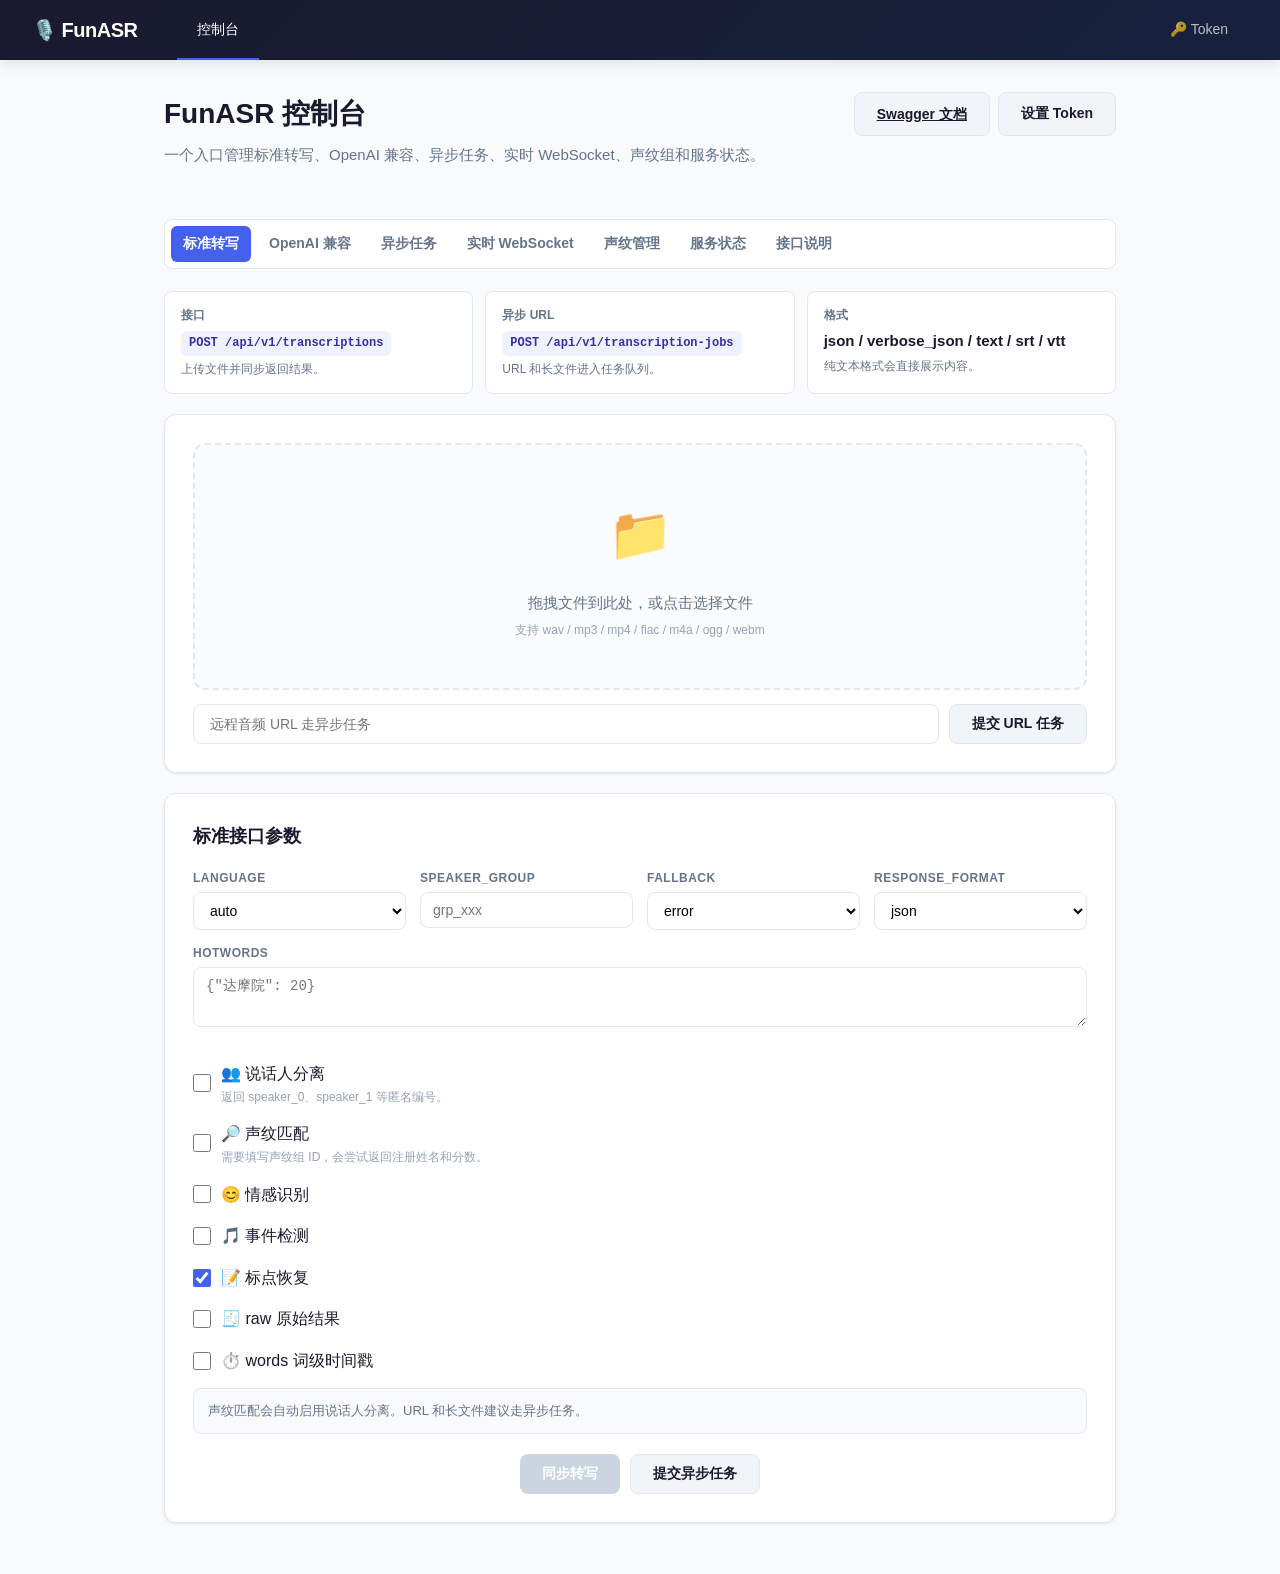
==== commit 01371b8a: "重构原生单页 WebUI 并移除 Gradio" ====
--- a/web/index.html
+++ b/web/index.html
@@ -1,281 +1,682 @@
-<!DOCTYPE html>
-<html lang="zh-CN">
-<head>
-<meta charset="UTF-8"><meta name="viewport" content="width=device-width, initial-scale=1.0">
-<title>FunASR - 文件转写</title>
-<link rel="stylesheet" href="css/style.css">
-</head>
-<body>
-
-<nav class="nav">
-  <span class="logo">🎙️ FunASR</span>
-  <a href="index.html" class="active">📁 文件转写</a>
-  <a href="realtime.html">🎤 实时录音</a>
-  <a href="tasks.html">📋 任务管理</a>
-  <a href="speakers.html">👥 声纹管理</a>
-  <a href="status.html">⚙️ 服务状态</a>
-</nav>
-
+<!DOCTYPE html>
+<html lang="zh-CN">
+<head>
+<meta charset="UTF-8"><meta name="viewport" content="width=device-width, initial-scale=1.0">
+<title>FunASR WebUI</title>
+<link rel="stylesheet" href="css/style.css">
+</head>
+<body>
+<nav class="nav">
+  <span class="logo">🎙️ FunASR</span>
+  <a href="/" class="active">控制台</a>
+</nav>
+
 <div class="container">
   <div class="page-head">
     <div>
-      <h1>文件转写</h1>
-      <p class="desc">上传音频/视频或输入 URL，按标准接口参数控制转写能力。</p>
+      <h1>FunASR 控制台</h1>
+      <p class="desc">一个入口管理标准转写、OpenAI 兼容、异步任务、实时 WebSocket、声纹组和服务状态。</p>
     </div>
     <div class="page-actions">
-      <a class="btn btn-secondary" href="/docs">查看 /docs</a>
-      <a class="btn btn-secondary" href="realtime.html">实时录音</a>
+      <a class="btn btn-secondary" href="/docs">Swagger 文档</a>
+      <button class="btn btn-secondary" onclick="promptToken()">设置 Token</button>
     </div>
   </div>
 
-  <div class="interface-grid">
-    <div class="interface-card">
-      <div class="label">同步接口</div>
-      <div class="value"><span class="endpoint">POST /api/v1/transcriptions</span></div>
-      <div class="hint">短音频直接返回标准 JSON，包含全文、段落、句子时间轴。</div>
-    </div>
-    <div class="interface-card">
-      <div class="label">异步接口</div>
-      <div class="value"><span class="endpoint">POST /api/v1/transcription-jobs</span></div>
-      <div class="hint">长文件或 URL 提交任务，到“任务管理”查询结果。</div>
-    </div>
-    <div class="interface-card">
-      <div class="label">参数结构</div>
-      <div class="value">能力 features / 选项 options / 兜底 fallback</div>
-      <div class="hint">页面控件会映射为后端同名字段。</div>
-    </div>
+  <div class="app-tabs" role="tablist">
+    <button class="tab-btn active" data-tab="standard" onclick="switchTab('standard')">标准转写</button>
+    <button class="tab-btn" data-tab="openai" onclick="switchTab('openai')">OpenAI 兼容</button>
+    <button class="tab-btn" data-tab="jobs" onclick="switchTab('jobs')">异步任务</button>
+    <button class="tab-btn" data-tab="realtime" onclick="switchTab('realtime')">实时 WebSocket</button>
+    <button class="tab-btn" data-tab="speakers" onclick="switchTab('speakers')">声纹管理</button>
+    <button class="tab-btn" data-tab="status" onclick="switchTab('status')">服务状态</button>
+    <button class="tab-btn" data-tab="docs" onclick="switchTab('docs')">接口说明</button>
   </div>
-
-  <!-- 上传 -->
-  <div class="card">
-    <div class="upload-zone" id="dropZone">
-      <input type="file" id="fileInput" accept="audio/*,video/*">
-      <div class="icon">📁</div>
-      <div class="text">拖拽文件到此处，或点击选择文件</div>
-      <div class="hint">支持 wav / mp3 / mp4 / flac / m4a / ogg / webm</div>
-    </div>
-    <div class="file-info" id="fileInfo">
-      <span>📄</span>
-      <span class="name" id="fileName"></span>
-      <span class="size" id="fileSize"></span>
-      <span class="remove" onclick="clearFile()">✕ 移除</span>
-    </div>
-
-    <div class="url-row">
-      <input type="text" id="urlInput" placeholder="🔗  或输入远程音频 URL">
-      <button class="btn btn-secondary" onclick="submitUrl()">提交 URL</button>
-    </div>
-  </div>
-
-  <!-- 参数 -->
-  <div class="card">
-    <h2 style="margin-top:0">识别参数</h2>
-    <div class="params">
-      <div class="param"><label>语言（language）</label><select id="language"><option value="auto">自动检测</option><option value="zh">中文</option><option value="en">英文</option><option value="ja">日文</option><option value="ko">韩文</option><option value="yue">粤语</option></select></div>
-      <div class="param"><label>声纹组 ID（speaker_group）</label><input type="text" id="speakerGroup" placeholder="如：grp_xxx"></div>
-      <div class="param"><label>不支持能力处理（fallback）</label><select id="fallback"><option value="error">报错提醒</option><option value="auto">自动跳过</option></select></div>
-    </div>
-    <div class="param" style="margin-top:14px">
-      <label>热词（JSON 格式，提高特定词准确率）</label>
-      <textarea id="hotwords" class="hotwords-input" rows="2" placeholder='输入 JSON 格式热词，例如:&#10;{"达摩院": 20, "语音识别": 15}'></textarea>
-    </div>
-
-    <!-- 功能开关 -->
-    <div style="margin-top:18px">
-      <div class="toggle">
-        <input type="checkbox" id="spk">
-        <div><label for="spk">👥 说话人分离（diarization）</label>
-        <div class="toggle-hint">识别不同说话人，返回 <code>speaker_0</code>、<code>speaker_1</code> 等匿名编号。</div></div>
-      </div>
-      <div class="toggle">
-        <input type="checkbox" id="speakerMatch">
-        <div><label for="speakerMatch">🔎 声纹匹配（speaker_match）</label>
-        <div class="toggle-hint">需要填写声纹组 ID。最终结果会尝试匹配已注册说话人姓名和分数。</div></div>
-      </div>
-      <div class="toggle">
-        <input type="checkbox" id="emotion">
-        <div><label for="emotion">😊 情感识别</label>
-        <div class="toggle-hint">检测语音中的情感状态（😊开心、😢悲伤、😠愤怒、😟惊讶等），SenseVoice 模型自带。</div></div>
-      </div>
-      <div class="toggle">
-        <input type="checkbox" id="events">
-        <div><label for="events">🎵 事件检测</label>
-        <div class="toggle-hint">检测音频中的非语音事件，如 👏掌声、😂笑声、🎶音乐、🤧咳嗽等。</div></div>
-      </div>
-      <div class="toggle">
-        <input type="checkbox" id="punc" checked>
-        <div><label for="punc">📝 标点恢复（punctuation）</label>
-        <div class="toggle-hint">最终文本启用标点/ITN。部分模型自带标点，部分模型会调用标点模型。</div></div>
-      </div>
-      <div class="toggle">
-        <input type="checkbox" id="raw">
-        <div><label for="raw">🧾 返回原始结果（raw）</label>
-        <div class="toggle-hint">在标准 JSON 中附加 FunASR 原始返回，便于排查模型输出。</div></div>
-      </div>
-    </div>
-    <div class="control-note">
-      声纹匹配会自动启用说话人分离。只想区分匿名说话人时，开启“说话人分离”即可；想显示注册姓名时，再开启“声纹匹配”并填写声纹组 ID。
-    </div>
-
-    <div class="btn-group">
-      <button class="btn btn-primary" id="btnSync" onclick="transcribeSync()" disabled>同步转写</button>
-      <button class="btn btn-secondary" id="btnAsync" onclick="transcribeAsync()" disabled>提交异步任务</button>
-    </div>
-  </div>
-
-  <!-- 结果 -->
-  <div class="card" id="resultCard" style="display:none">
-    <div style="display:flex;justify-content:space-between;align-items:center;gap:12px">
-      <h2 style="margin:0">转写结果</h2>
-      <button class="btn btn-sm btn-secondary" onclick="copyText(document.getElementById('resultText').textContent)">复制文本</button>
-    </div>
-    <div class="result-meta" id="resultMeta"></div>
-    <div class="result-box" id="resultText" style="white-space:pre-wrap"></div>
-    <div class="timeline" id="timelineView"></div>
-    <details id="jsonDetails">
-      <summary>📋 查看/复制原始 JSON 响应</summary>
-      <div style="position:relative">
-        <button class="btn btn-sm btn-secondary" style="position:absolute;top:8px;right:8px" onclick="copyText(rawJsonStr)">复制 JSON</button>
-        <pre class="json-viewer" id="rawJson"></pre>
-      </div>
-    </details>
-  </div>
-</div>
-
-<script src="js/api.js"></script>
-<script>
-let selectedFile = null, rawJsonStr = '';
-const dropZone = document.getElementById('dropZone');
-const fileInput = document.getElementById('fileInput');
-
-dropZone.onclick = () => fileInput.click();
-dropZone.ondragover = e => { e.preventDefault(); dropZone.classList.add('dragover'); };
-dropZone.ondragleave = () => dropZone.classList.remove('dragover');
-dropZone.ondrop = e => { e.preventDefault(); dropZone.classList.remove('dragover'); handleFile(e.dataTransfer.files[0]); };
-fileInput.onchange = e => handleFile(e.target.files[0]);
-
-function handleFile(file) {
-  if (!file) return;
-  selectedFile = file;
-  document.getElementById('fileInfo').style.display = 'flex';
-  document.getElementById('fileName').textContent = file.name;
-  document.getElementById('fileSize').textContent = formatBytes(file.size);
-  document.getElementById('btnSync').disabled = false;
-  document.getElementById('btnAsync').disabled = false;
-}
-function clearFile() {
-  selectedFile = null;
-  document.getElementById('fileInfo').style.display = 'none';
-  document.getElementById('btnSync').disabled = true;
-  document.getElementById('btnAsync').disabled = true;
-}
-
-function getParams() {
-  const hw = document.getElementById('hotwords').value.trim();
-  const speakerGroup = document.getElementById('speakerGroup').value.trim();
-  const speakerMatch = document.getElementById('speakerMatch').checked;
-  if (speakerMatch && !speakerGroup) {
-    throw new Error('开启声纹匹配时必须填写声纹组 ID');
-  }
+
+  <section class="tab-panel active" id="tab-standard">
+    <div class="interface-grid">
+      <div class="interface-card"><div class="label">接口</div><div class="value"><span class="endpoint">POST /api/v1/transcriptions</span></div><div class="hint">上传文件并同步返回结果。</div></div>
+      <div class="interface-card"><div class="label">异步 URL</div><div class="value"><span class="endpoint">POST /api/v1/transcription-jobs</span></div><div class="hint">URL 和长文件进入任务队列。</div></div>
+      <div class="interface-card"><div class="label">格式</div><div class="value">json / verbose_json / text / srt / vtt</div><div class="hint">纯文本格式会直接展示内容。</div></div>
+    </div>
+
+    <div class="card">
+      <div class="upload-zone" id="stdDrop">
+        <input type="file" id="stdFile" accept="audio/*,video/*">
+        <div class="icon">📁</div>
+        <div class="text">拖拽文件到此处，或点击选择文件</div>
+        <div class="hint">支持 wav / mp3 / mp4 / flac / m4a / ogg / webm</div>
+      </div>
+      <div class="file-info" id="stdFileInfo"><span>📄</span><span class="name" id="stdFileName"></span><span class="size" id="stdFileSize"></span><span class="remove" onclick="clearStandardFile()">✕ 移除</span></div>
+      <div class="url-row">
+        <input type="text" id="stdUrl" placeholder="远程音频 URL 走异步任务">
+        <button class="btn btn-secondary" onclick="submitStandardUrl()">提交 URL 任务</button>
+      </div>
+    </div>
+
+    <div class="card">
+      <h2 style="margin-top:0">标准接口参数</h2>
+      <div id="standardParams"></div>
+      <div class="btn-group">
+        <button class="btn btn-primary" id="stdSyncBtn" onclick="runStandardSync()" disabled>同步转写</button>
+        <button class="btn btn-secondary" id="stdAsyncBtn" onclick="runStandardAsync()" disabled>提交异步任务</button>
+      </div>
+    </div>
+
+    <div class="card" id="stdResultCard" style="display:none">
+      <div class="inline-actions" style="justify-content:space-between">
+        <h2 style="margin:0">转写结果</h2>
+        <button class="btn btn-sm btn-secondary" onclick="copyText(document.getElementById('stdText').textContent)">复制文本</button>
+      </div>
+      <div class="result-meta" id="stdMeta"></div>
+      <div class="result-box" id="stdText" style="white-space:pre-wrap"></div>
+      <div class="timeline" id="stdTimeline"></div>
+      <details><summary>查看完整响应</summary><pre class="json-viewer" id="stdRaw"></pre></details>
+    </div>
+  </section>
+
+  <section class="tab-panel" id="tab-openai">
+    <div class="interface-grid">
+      <div class="interface-card"><div class="label">接口</div><div class="value"><span class="endpoint">POST /v1/audio/transcriptions</span></div><div class="hint">OpenAI Audio Transcriptions 兼容形态。</div></div>
+      <div class="interface-card"><div class="label">prompt</div><div class="value">映射为 hotwords</div><div class="hint">实际模型仍由服务端 MODEL 决定。</div></div>
+      <div class="interface-card"><div class="label">完整结果</div><div class="value">response_format=verbose_json</div><div class="hint">包含 segments 和扩展字段。</div></div>
+    </div>
+
+    <div class="card">
+      <div class="upload-zone" id="oaDrop">
+        <input type="file" id="oaFile" accept="audio/*,video/*">
+        <div class="icon">🔌</div>
+        <div class="text">选择文件测试 OpenAI 兼容接口</div>
+        <div class="hint">SDK 对接时使用同样的 /v1/audio/transcriptions 地址。</div>
+      </div>
+      <div class="file-info" id="oaFileInfo"><span>📄</span><span class="name" id="oaFileName"></span><span class="size" id="oaFileSize"></span><span class="remove" onclick="clearOpenAIFile()">✕ 移除</span></div>
+    </div>
+
+    <div class="card">
+      <h2 style="margin-top:0">OpenAI 参数</h2>
+      <div class="params">
+        <div class="param"><label>model</label><input id="oaModel" value="funasr"></div>
+        <div class="param"><label>language</label><select id="oaLanguage"><option value="auto">auto</option><option value="zh">zh</option><option value="en">en</option><option value="ja">ja</option><option value="ko">ko</option><option value="yue">yue</option></select></div>
+        <div class="param"><label>response_format</label><select id="oaFormat"><option value="json">json</option><option value="verbose_json">verbose_json</option><option value="text">text</option><option value="srt">srt</option><option value="vtt">vtt</option></select></div>
+        <div class="param"><label>timestamp_granularities</label><select id="oaGranularities"><option value="">不请求</option><option value="word">word</option></select></div>
+        <div class="param"><label>speaker_group</label><input id="oaSpeakerGroup" placeholder="grp_xxx"></div>
+        <div class="param"><label>fallback</label><select id="oaFallback"><option value="error">error</option><option value="auto">auto</option></select></div>
+      </div>
+      <div class="param" style="margin-top:14px"><label>prompt</label><textarea id="oaPrompt" class="hotwords-input" placeholder='会映射为 hotwords，例如 {"达摩院": 20}'></textarea></div>
+      <div id="openaiFeatures"></div>
+      <div class="control-note">默认 <code>json</code> 只返回 <code>{"text":"..."}</code>；要看时间轴、说话人和扩展字段请选择 <code>verbose_json</code>。</div>
+      <div class="btn-group"><button class="btn btn-primary" id="oaRunBtn" onclick="runOpenAI()" disabled>调用 OpenAI 兼容接口</button></div>
+    </div>
+
+    <div class="card" id="oaResultCard" style="display:none">
+      <div class="inline-actions" style="justify-content:space-between"><h2 style="margin:0">OpenAI 响应</h2><button class="btn btn-sm btn-secondary" onclick="copyText(document.getElementById('oaText').textContent)">复制文本</button></div>
+      <div class="result-meta" id="oaMeta"></div>
+      <div class="result-box" id="oaText" style="white-space:pre-wrap"></div>
+      <div class="timeline" id="oaTimeline"></div>
+      <details><summary>查看完整响应</summary><pre class="json-viewer" id="oaRaw"></pre></details>
+    </div>
+  </section>
+
+  <section class="tab-panel" id="tab-jobs">
+    <div class="interface-grid">
+      <div class="interface-card"><div class="label">提交</div><div class="value"><span class="endpoint">POST /api/v1/transcription-jobs</span></div><div class="hint">文件或 URL 二选一。</div></div>
+      <div class="interface-card"><div class="label">查询</div><div class="value"><span class="endpoint">GET /api/v1/transcription-jobs/{id}</span></div><div class="hint">任务完成后返回 result。</div></div>
+      <div class="interface-card"><div class="label">任务数</div><div class="value" id="jobCount">-</div><div class="hint">每 30 秒自动刷新。</div></div>
+    </div>
+    <div class="card">
+      <div class="inline-actions" style="justify-content:space-between"><h2 style="margin:0">任务列表</h2><button class="btn btn-sm btn-secondary" onclick="loadTasks()">刷新</button></div>
+      <table><thead><tr><th>任务 ID</th><th>状态</th><th>来源</th><th>参数</th><th>耗时</th><th>创建时间</th><th>操作</th></tr></thead><tbody id="taskBody"><tr><td colspan="7" class="empty-state">加载中...</td></tr></tbody></table>
+    </div>
+    <div class="card" id="jobDetailCard" style="display:none">
+      <div class="inline-actions" style="justify-content:space-between"><h2 style="margin:0">任务详情：<code id="jobDetailId"></code></h2><button class="btn btn-sm btn-secondary" onclick="refreshTaskDetail()">刷新</button></div>
+      <div class="result-meta" id="jobMeta"></div>
+      <div class="result-box" id="jobText" style="white-space:pre-wrap"></div>
+      <div class="timeline" id="jobTimeline"></div>
+      <details><summary>查看任务 JSON</summary><pre class="json-viewer" id="jobRaw"></pre></details>
+    </div>
+  </section>
+
+  <section class="tab-panel" id="tab-realtime">
+    <div class="interface-grid">
+      <div class="interface-card"><div class="label">接口</div><div class="value"><span class="endpoint ws">WS /api/v1/realtime/transcriptions</span></div><div class="hint">原生 WebSocket，不走上传接口。</div></div>
+      <div class="interface-card"><div class="label">流程</div><div class="value">session.start → PCM → audio.end</div><div class="hint">16k 单声道 signed int16 little-endian PCM。</div></div>
+      <div class="interface-card"><div class="label">模式</div><div class="value">online / offline / 2pass</div><div class="hint">会议录音推荐 2pass。</div></div>
+    </div>
+    <div class="card">
+      <h2 style="margin-top:0">实时会话参数</h2>
+      <div class="params">
+        <div class="param"><label>mode</label><select id="rtMode"><option value="2pass">2pass</option><option value="online">online</option><option value="offline">offline</option></select></div>
+        <div class="param"><label>language</label><select id="rtLanguage"><option value="auto">auto</option><option value="zh">zh</option><option value="en">en</option><option value="ja">ja</option><option value="ko">ko</option><option value="yue">yue</option></select></div>
+        <div class="param"><label>speaker_group</label><input id="rtSpeakerGroup" placeholder="grp_xxx"></div>
+      </div>
+      <div class="param" style="margin-top:14px"><label>hotwords</label><textarea id="rtHotwords" class="hotwords-input" placeholder='{"FunASR": 20}'></textarea></div>
+      <div id="realtimeFeatures"></div>
+      <button class="record-btn" id="recordBtn" onclick="toggleRecord()">🎤</button>
+      <div class="record-meter" id="recordMeter"><span></span><span></span><span></span><span></span><span></span></div>
+      <p id="micHint" class="control-note" style="display:none"></p>
+      <div class="result-meta"><span id="rtStatus">等待开始</span><span id="rtCount"></span></div>
+    </div>
+    <div class="card">
+      <div class="meeting-live">
+        <div class="current-speaker"><span class="speaking-dot"></span><span id="currentStatus">等待开始</span></div>
+        <div class="current-text" id="partialText">点击麦克风后，当前发言会在这里实时滚动显示。</div>
+        <div class="final-text" id="finalText"></div>
+      </div>
+    </div>
+    <div class="card">
+      <div class="inline-actions" style="justify-content:space-between"><h2 style="margin:0">历史片段</h2><button class="btn btn-sm btn-secondary" onclick="clearRealtimeHistory()">清空</button></div>
+      <div class="meeting-history" id="rtHistory"></div>
+      <details><summary>查看最近一条原始 JSON</summary><pre class="json-viewer" id="rtRaw"></pre></details>
+    </div>
+  </section>
+
+  <section class="tab-panel" id="tab-speakers">
+    <div class="interface-grid">
+      <div class="interface-card"><div class="label">创建组</div><div class="value"><span class="endpoint">POST /api/v1/speaker-groups</span></div><div class="hint">不填组 ID 时自动新建。</div></div>
+      <div class="interface-card"><div class="label">注册说话人</div><div class="value"><span class="endpoint">POST /api/v1/speaker-groups/{id}/speakers</span></div><div class="hint">上传参考音频并命名。</div></div>
+      <div class="interface-card"><div class="label">转写使用</div><div class="value">speaker_group + speaker_match</div><div class="hint">复制组 ID 填到转写参数里。</div></div>
+    </div>
+    <div class="card">
+      <h2 style="margin-top:0">注册说话人</h2>
+      <div class="params">
+        <div class="param"><label>声纹组 ID</label><input id="spkGroup" placeholder="留空则新建"></div>
+        <div class="param"><label>说话人名称</label><input id="spkName" placeholder="例如：张三"></div>
+        <div class="param"><label>参考音频</label><input type="file" id="spkAudio" accept="audio/*,video/*"></div>
+      </div>
+      <div class="btn-group"><button class="btn btn-primary" onclick="registerSpeaker()">注册声纹</button><button class="btn btn-secondary" onclick="loadGroups()">刷新列表</button></div>
+    </div>
+    <div class="card">
+      <h2 style="margin-top:0">声纹组</h2>
+      <table><thead><tr><th>组 ID</th><th>人数</th><th>说话人</th><th>操作</th></tr></thead><tbody id="groupsBody"><tr><td colspan="4" class="empty-state">加载中...</td></tr></tbody></table>
+    </div>
+  </section>
+
+  <section class="tab-panel" id="tab-status">
+    <div class="interface-grid">
+      <div class="interface-card"><div class="label">WebUI</div><div class="value"><span class="endpoint">/</span></div><div class="hint">唯一页面入口。</div></div>
+      <div class="interface-card"><div class="label">健康检查</div><div class="value"><span class="endpoint">GET /health</span></div><div class="hint">模型和设备状态。</div></div>
+      <div class="interface-card"><div class="label">MCP</div><div class="value"><span class="endpoint mcp">/mcp</span></div><div class="hint">Streamable HTTP 工具接入。</div></div>
+    </div>
+    <div class="card">
+      <div class="inline-actions" style="justify-content:space-between"><h2 style="margin:0">运行状态</h2><button class="btn btn-sm btn-secondary" onclick="loadStatus()">刷新</button></div>
+      <table><tbody><tr><td style="font-weight:700;width:160px">状态</td><td id="svcStatus">-</td></tr><tr><td style="font-weight:700">设备</td><td id="svcDevice">-</td></tr><tr><td style="font-weight:700">模型</td><td id="svcModel">-</td></tr><tr><td style="font-weight:700">已加载模块</td><td id="svcLoaded">-</td></tr></tbody></table>
+    </div>
+    <div class="card">
+      <h2 style="margin-top:0">当前能力</h2>
+      <pre class="json-viewer" id="capabilitiesJson">加载中...</pre>
+    </div>
+  </section>
+
+  <section class="tab-panel" id="tab-docs">
+    <div class="card">
+      <h2 style="margin-top:0">接口和参数对照</h2>
+      <table>
+        <thead><tr><th>类型</th><th>端点</th><th>用途</th><th>主要参数</th></tr></thead>
+        <tbody>
+          <tr><td>标准同步</td><td><code>/api/v1/transcriptions</code></td><td>文件上传后同步返回</td><td><code>file, language, diarization, speaker_match, speaker_group, emotion, events, punctuation, hotwords, words, raw, fallback, response_format</code></td></tr>
+          <tr><td>OpenAI 兼容</td><td><code>/v1/audio/transcriptions</code></td><td>兼容 OpenAI SDK</td><td><code>file, model, language, prompt, response_format, timestamp_granularities</code>，并支持增强参数</td></tr>
+          <tr><td>异步任务</td><td><code>/api/v1/transcription-jobs</code></td><td>长文件或远程 URL</td><td>标准同步参数 + <code>url</code></td></tr>
+          <tr><td>实时流式</td><td><code>/api/v1/realtime/transcriptions</code></td><td>浏览器麦克风实时识别</td><td><code>session.start</code> JSON + PCM 二进制帧</td></tr>
+          <tr><td>声纹管理</td><td><code>/api/v1/speaker-groups</code></td><td>注册和管理说话人</td><td><code>group_id, name, audio</code></td></tr>
+        </tbody>
+      </table>
+      <div class="control-note">WebUI 只有根路径 <code>/</code>。不再提供 Gradio，不再使用 <code>/ui</code>、<code>/web</code> 或多页面入口。</div>
+    </div>
+  </section>
+</div>
+
+<script src="js/api.js"></script>
+<script src="js/ws.js"></script>
+<script>
+let standardFile = null, openaiFile = null;
+let currentTaskId = null, taskPoller = null;
+let ws = null, recorder = null, rtRecording = false, rtStartAt = 0, rtHistory = [];
+
+function switchTab(name) {
+  if (!document.getElementById(`tab-${name}`)) name = 'standard';
+  document.querySelectorAll('.tab-btn').forEach(btn => btn.classList.toggle('active', btn.dataset.tab === name));
+  document.querySelectorAll('.tab-panel').forEach(panel => panel.classList.toggle('active', panel.id === `tab-${name}`));
+  if (name === 'jobs') loadTasks();
+  if (name === 'speakers') loadGroups();
+  if (name === 'status') loadStatus();
+  if (location.hash !== `#${name}`) location.hash = name;
+}
+
+function featureControls(prefix) {
+  return `
+    <div style="margin-top:18px">
+      <div class="toggle"><input type="checkbox" id="${prefix}Spk"><div><label for="${prefix}Spk">👥 说话人分离</label><div class="toggle-hint">返回 speaker_0、speaker_1 等匿名编号。</div></div></div>
+      <div class="toggle"><input type="checkbox" id="${prefix}SpeakerMatch"><div><label for="${prefix}SpeakerMatch">🔎 声纹匹配</label><div class="toggle-hint">需要填写声纹组 ID，会尝试返回注册姓名和分数。</div></div></div>
+      <div class="toggle"><input type="checkbox" id="${prefix}Emotion"><div><label for="${prefix}Emotion">😊 情感识别</label></div></div>
+      <div class="toggle"><input type="checkbox" id="${prefix}Events"><div><label for="${prefix}Events">🎵 事件检测</label></div></div>
+      <div class="toggle"><input type="checkbox" id="${prefix}Punc" checked><div><label for="${prefix}Punc">📝 标点恢复</label></div></div>
+    </div>`;
+}
+
+function renderStandardParams() {
+  document.getElementById('standardParams').innerHTML = `
+    <div class="params">
+      <div class="param"><label>language</label><select id="stdLanguage"><option value="auto">auto</option><option value="zh">zh</option><option value="en">en</option><option value="ja">ja</option><option value="ko">ko</option><option value="yue">yue</option></select></div>
+      <div class="param"><label>speaker_group</label><input id="stdSpeakerGroup" placeholder="grp_xxx"></div>
+      <div class="param"><label>fallback</label><select id="stdFallback"><option value="error">error</option><option value="auto">auto</option></select></div>
+      <div class="param"><label>response_format</label><select id="stdFormat"><option value="json">json</option><option value="verbose_json">verbose_json</option><option value="text">text</option><option value="srt">srt</option><option value="vtt">vtt</option></select></div>
+    </div>
+    <div class="param" style="margin-top:14px"><label>hotwords</label><textarea id="stdHotwords" class="hotwords-input" placeholder='{"达摩院": 20}'></textarea></div>
+    ${featureControls('std')}
+    <div class="toggle"><input type="checkbox" id="stdRaw"><div><label for="stdRaw">🧾 raw 原始结果</label></div></div>
+    <div class="toggle"><input type="checkbox" id="stdWords"><div><label for="stdWords">⏱️ words 词级时间戳</label></div></div>
+    <div class="control-note">声纹匹配会自动启用说话人分离。URL 和长文件建议走异步任务。</div>`;
+  document.getElementById('openaiFeatures').innerHTML = featureControls('oa');
+  document.getElementById('realtimeFeatures').innerHTML = featureControls('rt');
+}
+
+function setupDrop(zoneId, inputId, onFile) {
+  const zone = document.getElementById(zoneId);
+  const input = document.getElementById(inputId);
+  zone.onclick = () => input.click();
+  zone.ondragover = e => { e.preventDefault(); zone.classList.add('dragover'); };
+  zone.ondragleave = () => zone.classList.remove('dragover');
+  zone.ondrop = e => { e.preventDefault(); zone.classList.remove('dragover'); onFile(e.dataTransfer.files[0]); };
+  input.onchange = e => onFile(e.target.files[0]);
+}
+
+function setStandardFile(file) {
+  if (!file) return;
+  standardFile = file;
+  document.getElementById('stdFileInfo').style.display = 'flex';
+  document.getElementById('stdFileName').textContent = file.name;
+  document.getElementById('stdFileSize').textContent = formatBytes(file.size);
+  document.getElementById('stdSyncBtn').disabled = false;
+  document.getElementById('stdAsyncBtn').disabled = false;
+}
+function clearStandardFile() {
+  standardFile = null;
+  document.getElementById('stdFileInfo').style.display = 'none';
+  document.getElementById('stdSyncBtn').disabled = true;
+  document.getElementById('stdAsyncBtn').disabled = true;
+}
+function setOpenAIFile(file) {
+  if (!file) return;
+  openaiFile = file;
+  document.getElementById('oaFileInfo').style.display = 'flex';
+  document.getElementById('oaFileName').textContent = file.name;
+  document.getElementById('oaFileSize').textContent = formatBytes(file.size);
+  document.getElementById('oaRunBtn').disabled = false;
+}
+function clearOpenAIFile() {
+  openaiFile = null;
+  document.getElementById('oaFileInfo').style.display = 'none';
+  document.getElementById('oaRunBtn').disabled = true;
+}
+
+function readFeatures(prefix, speakerGroup) {
+  const speakerMatch = document.getElementById(`${prefix}SpeakerMatch`).checked;
+  if (speakerMatch && !speakerGroup) throw new Error('开启声纹匹配时必须填写声纹组 ID');
   return {
-    language: document.getElementById('language').value,
-    diarization: document.getElementById('spk').checked || speakerMatch,
+    diarization: document.getElementById(`${prefix}Spk`).checked || speakerMatch,
+    speaker_match: speakerMatch,
+    emotion: document.getElementById(`${prefix}Emotion`).checked,
+    events: document.getElementById(`${prefix}Events`).checked,
+    punctuation: document.getElementById(`${prefix}Punc`).checked,
+  };
+}
+
+function standardParams() {
+  const speakerGroup = document.getElementById('stdSpeakerGroup').value.trim();
+  return {
+    language: document.getElementById('stdLanguage').value,
     speaker_group: speakerGroup || undefined,
-    speaker_match: speakerMatch,
-    emotion: document.getElementById('emotion').checked,
-    events: document.getElementById('events').checked,
-    punctuation: document.getElementById('punc').checked,
-    raw: document.getElementById('raw').checked,
-    fallback: document.getElementById('fallback').value,
-    hotwords: hw || undefined,
+    hotwords: document.getElementById('stdHotwords').value.trim() || undefined,
+    fallback: document.getElementById('stdFallback').value,
+    response_format: document.getElementById('stdFormat').value,
+    raw: document.getElementById('stdRaw').checked,
+    words: document.getElementById('stdWords').checked,
+    ...readFeatures('std', speakerGroup),
   };
 }
 
-function getTaskParams() {
-  const params = getParams();
-  delete params.raw;
-  delete params.fallback;
-  return params;
-}
-
-async function transcribeSync() {
-  if (!selectedFile) return;
-  const btn = document.getElementById('btnSync');
+async function runStandardSync() {
+  if (!standardFile) return;
+  const btn = document.getElementById('stdSyncBtn');
   btn.disabled = true; btn.innerHTML = '<span class="spinner"></span> 转写中...';
   try {
-    const data = await FunASRApi.transcribe(selectedFile, getParams());
-    showResult(data);
+    showResult('std', await FunASRApi.transcribe(standardFile, standardParams()));
+  } catch(e) { toast('转写失败: '+e.message, 'error'); }
+  btn.disabled = false; btn.innerHTML = '同步转写';
+}
+
+async function runStandardAsync() {
+  if (!standardFile) return;
+  try {
+    const task = await FunASRApi.submitTask(standardFile, standardParams());
+    toast(`任务已提交：${task.task_id}`, 'info', 6000);
+    switchTab('jobs');
+  } catch(e) { toast('提交失败: '+e.message, 'error'); }
+}
+
+async function submitStandardUrl() {
+  const url = document.getElementById('stdUrl').value.trim();
+  if (!url) return toast('请输入 URL', 'error');
+  try {
+    const task = await FunASRApi.submitTask(url, standardParams());
+    toast(`URL 任务已提交：${task.task_id}`, 'info', 6000);
+    switchTab('jobs');
+  } catch(e) { toast('提交失败: '+e.message, 'error'); }
+}
+
+function openaiParams() {
+  const speakerGroup = document.getElementById('oaSpeakerGroup').value.trim();
+  return {
+    model: document.getElementById('oaModel').value.trim() || 'funasr',
+    language: document.getElementById('oaLanguage').value,
+    prompt: document.getElementById('oaPrompt').value.trim() || undefined,
+    response_format: document.getElementById('oaFormat').value,
+    timestamp_granularities: document.getElementById('oaGranularities').value || undefined,
+    speaker_group: speakerGroup || undefined,
+    fallback: document.getElementById('oaFallback').value,
+    ...readFeatures('oa', speakerGroup),
+  };
+}
+
+async function runOpenAI() {
+  if (!openaiFile) return;
+  const btn = document.getElementById('oaRunBtn');
+  btn.disabled = true; btn.innerHTML = '<span class="spinner"></span> 调用中...';
+  try {
+    showResult('oa', await FunASRApi.transcribeOpenAI(openaiFile, openaiParams()));
+  } catch(e) { toast('调用失败: '+e.message, 'error'); }
+  btn.disabled = false; btn.innerHTML = '调用 OpenAI 兼容接口';
+}
+
+function normalizeResult(data) {
+  if (!data || typeof data !== 'object') return { text: String(data || ''), raw: String(data || '') };
+  const json = data.json && typeof data.json === 'object' ? data.json : data;
+  return {
+    text: data.text || json.text || '',
+    json,
+    raw: JSON.stringify(data, null, 2),
+    timeline: data.segments || json.segments || json.sentences || [],
+  };
+}
+
+function showResult(prefix, data) {
+  const normalized = normalizeResult(data);
+  document.getElementById(`${prefix}ResultCard`).style.display = 'block';
+  document.getElementById(`${prefix}Text`).textContent = normalized.text;
+  document.getElementById(`${prefix}Raw`).textContent = normalized.raw;
+  const meta = [];
+  const json = normalized.json || {};
+  if (json.model) meta.push('模型: '+json.model);
+  if (json.language) meta.push('语言: '+json.language);
+  if (json.duration) meta.push('时长: '+json.duration+'s');
+  if (data.format) meta.push('格式: '+data.format);
+  if (json.emotion) meta.push('情感: '+json.emotion);
+  if (json.events?.length) meta.push('事件: '+json.events.join('、'));
+  if (json.sentence_count !== undefined) meta.push('句子: '+json.sentence_count);
+  document.getElementById(`${prefix}Meta`).innerHTML = meta.map(m => `<span>${escapeHtml(m)}</span>`).join('');
+  renderTimeline(`${prefix}Timeline`, normalized.timeline);
+}
+
+function renderTimeline(id, timeline) {
+  document.getElementById(id).innerHTML = (timeline || []).map(s => {
+    const speakerId = s.speaker?.id ? parseInt(String(s.speaker.id).replace('speaker_', ''), 10) : undefined;
+    const speakerName = s.speaker?.name || s.speaker?.id || s.speaker;
+    const spk = speakerName ? `<span class="badge ${speakerColor(speakerId)}">${escapeHtml(speakerName)}</span>` : '';
+    const extra = [s.emotion, ...(s.events || [])].filter(Boolean).map(x => `<span class="muted">${escapeHtml(x)}</span>`).join(' ');
+    return `<div class="timeline-item"><div class="timeline-time">${(s.start||0).toFixed(1)}s - ${(s.end||0).toFixed(1)}s</div><div class="timeline-content">${spk} ${escapeHtml(s.text || '')} ${extra}</div></div>`;
+  }).join('');
+}
+
+async function loadTasks() {
+  try {
+    const data = await FunASRApi.listTasks();
+    const jobs = data.jobs || [];
+    document.getElementById('jobCount').textContent = String(data.total || 0);
+    const tbody = document.getElementById('taskBody');
+    if (!jobs.length) {
+      tbody.innerHTML = '<tr><td colspan="7" class="empty-state">暂无任务，请先提交文件或 URL。</td></tr>';
+      return;
+    }
+    tbody.innerHTML = jobs.map(t => `<tr><td class="mono">${t.task_id}</td><td><span class="badge badge-${t.status}">${statusLabel(t.status)}</span></td><td>${t.url ? 'URL' : '文件'}</td><td>${formatParams(t.params || {})}</td><td>${t.duration_seconds ? t.duration_seconds.toFixed(1)+'s' : '-'}</td><td>${formatTime(t.created_at)}</td><td><button class="btn btn-sm btn-primary" onclick="viewTask('${t.task_id}')">查看</button> <button class="btn btn-sm btn-danger" onclick="deleteTask('${t.task_id}')">删除</button></td></tr>`).join('');
   } catch(e) {
-    toast('转写失败: '+e.message, 'error');
-  } finally {
-    btn.disabled = false; btn.innerHTML = '同步转写';
-  }
-}
-
-async function transcribeAsync() {
-  if (!selectedFile) return;
-  const btn = document.getElementById('btnAsync');
-  btn.disabled = true; btn.innerHTML = '<span class="spinner"></span> 提交中...';
-  try {
-    const task = await FunASRApi.submitTask(selectedFile, getTaskParams());
-    toast(`任务已提交：${task.task_id}，请到任务管理查看结果`, 'info', 6000);
+    document.getElementById('taskBody').innerHTML = `<tr><td colspan="7" style="color:red">${escapeHtml(e.message)}</td></tr>`;
+  }
+}
+
+async function viewTask(taskId) {
+  currentTaskId = taskId;
+  document.getElementById('jobDetailCard').style.display = 'block';
+  document.getElementById('jobDetailId').textContent = taskId;
+  await refreshTaskDetail();
+  if (taskPoller) clearInterval(taskPoller);
+  taskPoller = setInterval(refreshTaskDetail, 3000);
+}
+
+async function refreshTaskDetail() {
+  if (!currentTaskId) return;
+  const task = await FunASRApi.getTask(currentTaskId);
+  document.getElementById('jobRaw').textContent = JSON.stringify(task, null, 2);
+  if (task.status === 'completed' && task.result) {
+    const normalized = normalizeResult(task.result);
+    document.getElementById('jobText').textContent = normalized.text;
+    renderTimeline('jobTimeline', normalized.timeline);
+    document.getElementById('jobMeta').innerHTML = [`状态: ${statusLabel(task.status)}`, `参数: ${formatParams(task.params || {})}`].map(m => `<span>${escapeHtml(m)}</span>`).join('');
+    if (taskPoller) { clearInterval(taskPoller); taskPoller = null; loadTasks(); }
+  } else if (task.status === 'failed') {
+    document.getElementById('jobText').textContent = task.error || '任务失败';
+    document.getElementById('jobMeta').innerHTML = '<span>失败</span>';
+    if (taskPoller) { clearInterval(taskPoller); taskPoller = null; loadTasks(); }
+  } else {
+    document.getElementById('jobText').textContent = `${statusLabel(task.status)}...`;
+    document.getElementById('jobMeta').innerHTML = `<span>${statusLabel(task.status)}</span>`;
+  }
+}
+
+async function deleteTask(taskId) {
+  if (!confirm(`删除任务 ${taskId}?`)) return;
+  await FunASRApi.deleteTask(taskId);
+  if (currentTaskId === taskId) document.getElementById('jobDetailCard').style.display = 'none';
+  loadTasks();
+}
+
+function formatParams(params) {
+  const parts = [];
+  if (params.language && params.language !== 'auto') parts.push(`语言:${params.language}`);
+  if (params.diarization) parts.push('说话人');
+  if (params.speaker_match) parts.push('声纹匹配');
+  if (params.speaker_group) parts.push(`组:${params.speaker_group}`);
+  if (params.emotion) parts.push('情感');
+  if (params.events) parts.push('事件');
+  if (params.punctuation === false) parts.push('无标点');
+  if (params.words) parts.push('词级');
+  if (params.raw) parts.push('raw');
+  if (params.response_format && params.response_format !== 'json') parts.push(params.response_format);
+  return parts.length ? parts.join(' / ') : '默认';
+}
+
+function realtimeOptions() {
+  const speakerGroup = document.getElementById('rtSpeakerGroup').value.trim();
+  const features = readFeatures('rt', speakerGroup);
+  return {
+    mode: document.getElementById('rtMode').value,
+    language: document.getElementById('rtLanguage').value,
+    hotwords: document.getElementById('rtHotwords').value,
+    speakerGroup,
+    diarization: features.diarization,
+    speakerMatch: features.speaker_match,
+    emotion: features.emotion,
+    events: features.events,
+    punctuation: features.punctuation,
+    fallback: 'auto',
+  };
+}
+
+function toggleRecord() { rtRecording ? stopRecord() : startRecord(); }
+
+async function startRecord() {
+  const btn = document.getElementById('recordBtn');
+  const hint = document.getElementById('micHint');
+  hint.style.display = 'none';
+  btn.disabled = true;
+  document.getElementById('rtStatus').textContent = '正在连接...';
+  try {
+    ws = new FunASRWebSocket(handleRealtimeMessage, handleRealtimeState);
+    await ws.connect(realtimeOptions());
+    recorder = new PCMRecorder(data => ws?.sendAudio(data));
+    await recorder.start();
+    rtRecording = true;
+    rtStartAt = Date.now();
+    btn.disabled = false;
+    btn.classList.add('recording');
+    btn.textContent = '⏹';
+    document.getElementById('recordMeter').classList.add('active');
+    document.getElementById('partialText').textContent = '请开始说话，实时文字会逐字更新。';
+    document.getElementById('currentStatus').textContent = '正在听';
+    document.getElementById('rtStatus').textContent = '录音中';
   } catch(e) {
-    toast('提交失败: '+e.message, 'error');
-  } finally {
-    btn.disabled = false; btn.innerHTML = '提交异步任务';
-  }
-}
-
-async function submitUrl() {
-  const url = document.getElementById('urlInput').value.trim();
-  if (!url) return toast('请输入 URL','error');
-  try {
-    const task = await FunASRApi.submitTask(url, getTaskParams());
-    toast(`URL 任务已提交：${task.task_id}`, 'info', 6000);
-  } catch(e) { toast('提交失败: '+e.message, 'error'); }
-}
-
-function showResult(data) {
-  document.getElementById('resultCard').style.display = 'block';
-  document.getElementById('resultText').textContent = data.text || '';
-
-  // 原始 JSON
-  rawJsonStr = JSON.stringify(data, null, 2);
-  document.getElementById('rawJson').textContent = rawJsonStr;
-
-  // 元信息
-  const meta = [];
-  if (data.model) meta.push('模型: '+data.model);
-  if (data.language) meta.push('语言: '+data.language);
-  if (data.duration) meta.push('耗时: '+data.duration+'s');
-  if (data.emotion) meta.push('情感: '+data.emotion);
-  if (data.events?.length) meta.push('事件: '+data.events.join('、'));
-  if (data.paragraph_count !== undefined) meta.push('段落: '+data.paragraph_count);
-  if (data.sentence_count !== undefined) meta.push('句子: '+data.sentence_count);
-  if (data.speaker_group) meta.push('声纹组: '+data.speaker_group);
-  if (data.features?.warnings?.length) meta.push('提醒: '+data.features.warnings.length);
-  document.getElementById('resultMeta').innerHTML = meta.map(m => `<span>${m}</span>`).join('');
-
-  // 分段时间轴
-  const timeline = data.sentences || [];
-  if (timeline.length) {
-    let html = '';
-    timeline.forEach(s => {
-      const speakerId = s.speaker?.id ? parseInt(String(s.speaker.id).replace('speaker_', ''), 10) : undefined;
-      const speakerName = s.speaker?.name || s.speaker?.id || s.speaker;
-      const spk = speakerName ? `<span class="badge ${speakerColor(speakerId)}">${speakerName}</span>` : '';
-      const extra = [s.emotion, ...(s.events || [])].filter(Boolean).map(x => `<span class="muted">${x}</span>`).join(' ');
-      html += `<div class="timeline-item">
-        <div class="timeline-time">${(s.start||0).toFixed(1)}s - ${(s.end||0).toFixed(1)}s</div>
-        <div class="timeline-content">${spk} ${s.text} ${extra}</div>
-      </div>`;
-    });
-    document.getElementById('timelineView').innerHTML = html;
-  } else {
-    document.getElementById('timelineView').innerHTML = '';
-  }
-}
-initPage('文件转写');
-</script>
-</body>
-</html>
+    cleanupRealtime();
+    hint.textContent = e.message;
+    hint.style.display = 'block';
+    toast(e.message, 'error', 5000);
+  }
+}
+
+function stopRecord() {
+  document.getElementById('rtStatus').textContent = '正在收尾...';
+  recorder?.stop();
+  recorder = null;
+  ws?.stop();
+  setTimeout(() => ws?.close(), 2000);
+  cleanupRealtime(false);
+}
+
+function cleanupRealtime(closeWs = true) {
+  recorder?.stop();
+  recorder = null;
+  if (closeWs) ws?.close();
+  rtRecording = false;
+  const btn = document.getElementById('recordBtn');
+  btn.classList.remove('recording');
+  btn.disabled = false;
+  btn.textContent = '🎤';
+  document.getElementById('recordMeter').classList.remove('active');
+}
+
+function handleRealtimeMessage(data) {
+  document.getElementById('rtRaw').textContent = JSON.stringify(data, null, 2);
+  if (data.type === 'error') return toast(data.message || 'WebSocket 错误', 'error', 5000);
+  if (data.type === 'session.started') {
+    document.getElementById('currentStatus').textContent = `会话已开始 · ${data.mode}`;
+    return;
+  }
+  if (data.type === 'transcript.delta' || data.mode === '2pass-online' || data.mode === 'online') {
+    document.getElementById('currentStatus').textContent = '当前发言';
+    document.getElementById('partialText').textContent = data.text || '正在听...';
+    return;
+  }
+  if (data.type === 'transcript.segment' || data.mode === '2pass-offline' || (data.mode === 'offline' && data.is_final)) {
+    const text = data.clean_text || data.text || '';
+    if (!text) return;
+    const speaker = data.sentences?.[0]?.speaker;
+    const spkId = speaker?.id ? parseInt(String(speaker.id).replace('speaker_', ''), 10) : undefined;
+    rtHistory.push({
+      text,
+      speaker: speaker?.name || speaker?.id || 'speaker',
+      spkColor: spkId !== undefined && !Number.isNaN(spkId) ? `spk-${spkId % 5}` : '',
+      elapsed: formatElapsed(Date.now() - rtStartAt),
+      meta: [data.emotion, Array.isArray(data.events) ? data.events.join(', ') : data.events].filter(Boolean).join(' · '),
+    });
+    document.getElementById('partialText').textContent = '';
+    document.getElementById('currentStatus').textContent = rtRecording ? '正在听下一句' : '已停止';
+    renderRealtimeHistory();
+  }
+}
+
+function handleRealtimeState(state) {
+  document.getElementById('rtStatus').textContent = state === 'connected' ? '已连接' : (state === 'disconnected' ? '已断开' : '连接错误');
+}
+
+function renderRealtimeHistory() {
+  document.getElementById('rtCount').textContent = `${rtHistory.length} 句`;
+  document.getElementById('finalText').innerHTML = rtHistory.map(item => `<div class="final-line"><span class="spk-label ${item.spkColor}">${escapeHtml(item.speaker)}</span><span>${escapeHtml(item.text)}</span></div>`).join('');
+  document.getElementById('rtHistory').innerHTML = rtHistory.slice().reverse().map(item => `<div class="meeting-item"><span class="meeting-time">${escapeHtml(item.elapsed)}</span><div><div><span class="spk-label ${item.spkColor}">${escapeHtml(item.speaker)}</span>${item.meta ? `<span class="meeting-meta">${escapeHtml(item.meta)}</span>` : ''}</div><div class="meeting-text">${escapeHtml(item.text)}</div></div></div>`).join('');
+}
+
+function clearRealtimeHistory() {
+  rtHistory = [];
+  document.getElementById('partialText').textContent = rtRecording ? '正在听...' : '点击麦克风后，当前发言会在这里实时滚动显示。';
+  document.getElementById('currentStatus').textContent = rtRecording ? '正在听' : '等待开始';
+  document.getElementById('rtRaw').textContent = '';
+  renderRealtimeHistory();
+}
+
+async function registerSpeaker() {
+  const file = document.getElementById('spkAudio').files[0];
+  const name = document.getElementById('spkName').value.trim();
+  const group = document.getElementById('spkGroup').value.trim() || undefined;
+  if (!name) return toast('请输入说话人名称', 'error');
+  if (!file) return toast('请选择参考音频', 'error');
+  try {
+    const res = await FunASRApi.registerSpeaker(file, name, group);
+    toast(`注册成功：${res.group_id}`, 'success', 6000);
+    loadGroups();
+  } catch(e) { toast('注册失败: '+e.message, 'error'); }
+}
+
+async function loadGroups() {
+  try {
+    const data = await FunASRApi.listSpeakerGroups();
+    const groups = data.groups || [];
+    const tbody = document.getElementById('groupsBody');
+    if (!groups.length) {
+      tbody.innerHTML = '<tr><td colspan="4" class="empty-state">暂无声纹组。</td></tr>';
+      return;
+    }
+    tbody.innerHTML = groups.map(g => `<tr><td class="mono">${escapeHtml(g.group_id)}</td><td>${g.speaker_count}</td><td>${(g.speakers || []).map(escapeHtml).join(', ')}</td><td><button class="btn btn-sm btn-primary" onclick="copyText(${jsArg(g.group_id)})">复制 ID</button> ${(g.speakers || []).map(s => `<button class="btn btn-sm btn-danger" onclick="deleteSpeaker(${jsArg(g.group_id)}, ${jsArg(s)})">删除 ${escapeHtml(s)}</button>`).join(' ')}</td></tr>`).join('');
+  } catch(e) {
+    document.getElementById('groupsBody').innerHTML = `<tr><td colspan="4" style="color:red">${escapeHtml(e.message)}</td></tr>`;
+  }
+}
+
+async function deleteSpeaker(groupId, name) {
+  if (!confirm(`删除说话人 ${name}?`)) return;
+  await FunASRApi.deleteSpeaker(groupId, name);
+  loadGroups();
+}
+
+async function loadStatus() {
+  try {
+    const health = await FunASRApi.health();
+    document.getElementById('svcStatus').innerHTML = '<span class="badge badge-completed">运行中</span>';
+    document.getElementById('svcDevice').textContent = health.device || '-';
+    document.getElementById('svcModel').textContent = health.model || '-';
+    document.getElementById('svcLoaded').textContent = (health.models_loaded || []).join(', ') || '无';
+    document.getElementById('capabilitiesJson').textContent = JSON.stringify(health.capabilities || {}, null, 2);
+    document.title = `${health.model || 'FunASR'} · WebUI`;
+  } catch(e) {
+    document.getElementById('svcStatus').innerHTML = '<span class="badge badge-failed">连接失败</span>';
+    document.getElementById('capabilitiesJson').textContent = e.message;
+  }
+}
+
+function formatElapsed(ms) {
+  const total = Math.max(0, Math.floor(ms / 1000));
+  return `${String(Math.floor(total / 60)).padStart(2, '0')}:${String(total % 60).padStart(2, '0')}`;
+}
+function escapeHtml(value) {
+  return String(value || '').replace(/[&<>"']/g, ch => ({'&':'&amp;','<':'&lt;','>':'&gt;','"':'&quot;',"'":'&#39;'}[ch]));
+}
+function jsArg(value) {
+  return JSON.stringify(String(value || '')).replace(/&/g, '&amp;').replace(/"/g, '&quot;').replace(/</g, '&lt;');
+}
+
+renderStandardParams();
+setupDrop('stdDrop', 'stdFile', setStandardFile);
+setupDrop('oaDrop', 'oaFile', setOpenAIFile);
+loadStatus();
+loadTasks();
+setInterval(loadTasks, 30000);
+if (location.hash) switchTab(location.hash.replace('#', ''));
+</script>
+</body>
+</html>
--- a/web/css/style.css
+++ b/web/css/style.css
@@ -54,6 +54,19 @@
 }
 .page-head h1 { margin-bottom: 6px; }
 .page-actions { display: flex; gap: 8px; flex-wrap: wrap; justify-content: flex-end; }
+.app-tabs {
+  display: flex; gap: 6px; flex-wrap: wrap; margin-bottom: 22px;
+  padding: 6px; border: 1px solid var(--border); border-radius: 8px; background: #fff;
+}
+.tab-btn {
+  border: 0; border-radius: 6px; background: transparent; color: var(--text-secondary);
+  padding: 9px 12px; font-size: 14px; font-weight: 700; cursor: pointer;
+}
+.tab-btn:hover { background: #f1f5f9; color: var(--text); }
+.tab-btn.active { background: var(--primary); color: #fff; }
+.tab-panel { display: none; }
+.tab-panel.active { display: block; }
+.inline-actions { display:flex; gap:8px; flex-wrap:wrap; align-items:center; }
 .interface-grid {
   display: grid; grid-template-columns: repeat(auto-fit, minmax(220px, 1fr));
   gap: 12px; margin-bottom: 20px;
@@ -133,6 +146,11 @@
   font-size: 14px; outline:none; background: #fff; transition: .2s;
 }
 .param select:focus, .param input:focus { border-color: var(--primary); box-shadow: 0 0 0 3px rgba(67,97,238,0.1); }
+.param textarea {
+  padding: 9px 12px; border:1px solid var(--border); border-radius: 8px;
+  font-size: 14px; outline:none; background: #fff; transition: .2s;
+}
+.param textarea:focus { border-color: var(--primary); box-shadow: 0 0 0 3px rgba(67,97,238,0.1); }
 .toggle { display:flex; align-items:center; gap:10px; padding-top: 16px; }
 .toggle input[type="checkbox"] { width:18px; height:18px; accent-color: var(--primary); }
 
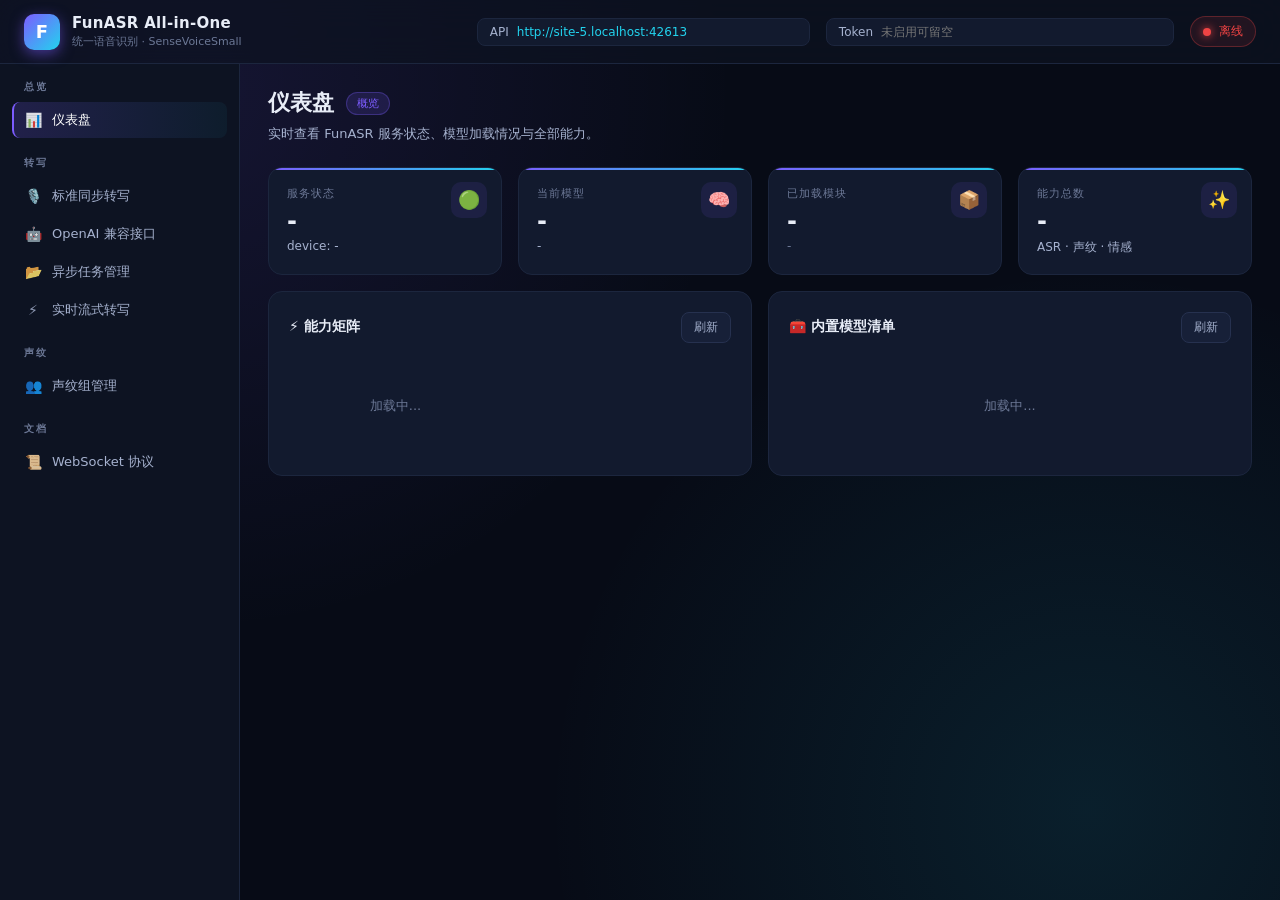
==== commit 433f4826: "替换原生 WebUI 并完善流式声纹诊断" ====
--- a/web/index.html
+++ b/web/index.html
@@ -1,682 +1,1972 @@
 <!DOCTYPE html>
 <html lang="zh-CN">
 <head>
-<meta charset="UTF-8"><meta name="viewport" content="width=device-width, initial-scale=1.0">
-<title>FunASR WebUI</title>
-<link rel="stylesheet" href="css/style.css">
+<meta charset="UTF-8">
+<meta name="viewport" content="width=device-width, initial-scale=1.0">
+<title>FunASR All-in-One · 语音识别控制台</title>
+<style>
+  :root{
+    --bg:#070b16;
+    --bg-soft:#0d1322;
+    --panel:#121a2e;
+    --panel-2:#172038;
+    --panel-3:#1e2945;
+    --border:#26314f;
+    --border-soft:#1c263e;
+    --text:#e8edf7;
+    --text-2:#a6b2cf;
+    --text-3:#6c7896;
+    --primary:#7c5cff;
+    --primary-2:#5b8bff;
+    --cyan:#22d3ee;
+    --green:#22c55e;
+    --red:#ef4444;
+    --amber:#f59e0b;
+    --pink:#ec4899;
+    --grad:linear-gradient(135deg,#7c5cff 0%,#22d3ee 100%);
+    --grad-2:linear-gradient(135deg,#ec4899 0%,#f59e0b 100%);
+    --shadow:0 8px 32px rgba(0,0,0,.4);
+    --radius:14px;
+  }
+  *{box-sizing:border-box;margin:0;padding:0}
+  html,body{height:100%}
+  body{
+    font-family:'Inter','PingFang SC','Microsoft YaHei',system-ui,sans-serif;
+    background:
+      radial-gradient(circle at 15% 10%,rgba(124,92,255,.12),transparent 40%),
+      radial-gradient(circle at 85% 90%,rgba(34,211,238,.10),transparent 40%),
+      var(--bg);
+    color:var(--text);
+    overflow:hidden;
+    -webkit-font-smoothing:antialiased;
+  }
+  code,pre,.mono{font-family:'JetBrains Mono','Consolas','Courier New',monospace}
+
+  /* === 布局 === */
+  .app{display:grid;grid-template-columns:240px 1fr;grid-template-rows:64px 1fr;grid-template-areas:"header header" "sidebar main";height:100vh}
+  .header{grid-area:header;display:flex;align-items:center;justify-content:space-between;padding:0 24px;background:rgba(13,19,34,.7);backdrop-filter:blur(20px);border-bottom:1px solid var(--border-soft);position:relative;z-index:10}
+  .logo{display:flex;align-items:center;gap:12px}
+  .logo-icon{width:36px;height:36px;border-radius:10px;background:var(--grad);display:flex;align-items:center;justify-content:center;font-weight:700;font-size:18px;color:#fff;box-shadow:0 4px 14px rgba(124,92,255,.5)}
+  .logo-text h1{font-size:15px;font-weight:600;letter-spacing:.3px}
+  .logo-text p{font-size:11px;color:var(--text-3);margin-top:2px}
+  .header-right{display:flex;align-items:center;gap:16px}
+  .api-base{display:flex;align-items:center;gap:8px;padding:6px 12px;background:var(--panel);border:1px solid var(--border-soft);border-radius:8px;font-size:12px;color:var(--text-2)}
+  .api-base input{background:transparent;border:none;color:var(--cyan);font-family:inherit;font-size:12px;width:280px;outline:none}
+  .status-pill{display:flex;align-items:center;gap:8px;padding:6px 12px;background:rgba(34,197,94,.1);border:1px solid rgba(34,197,94,.3);border-radius:20px;font-size:12px;color:var(--green)}
+  .status-pill.offline{background:rgba(239,68,68,.1);border-color:rgba(239,68,68,.3);color:var(--red)}
+  .dot{width:8px;height:8px;border-radius:50%;background:var(--green);box-shadow:0 0 8px var(--green);animation:pulse 2s infinite}
+  .dot.offline{background:var(--red);box-shadow:0 0 8px var(--red)}
+  @keyframes pulse{0%,100%{opacity:1}50%{opacity:.5}}
+
+  /* === Sidebar === */
+  .sidebar{grid-area:sidebar;background:var(--bg-soft);border-right:1px solid var(--border-soft);padding:16px 12px;overflow-y:auto}
+  .nav-group{margin-bottom:18px}
+  .nav-group-title{font-size:10px;font-weight:600;text-transform:uppercase;letter-spacing:1.5px;color:var(--text-3);padding:0 12px;margin-bottom:8px}
+  .nav-item{display:flex;align-items:center;gap:10px;padding:9px 12px;border-radius:8px;cursor:pointer;color:var(--text-2);font-size:13px;transition:all .15s;margin-bottom:2px;user-select:none}
+  .nav-item:hover{background:var(--panel);color:var(--text)}
+  .nav-item.active{background:linear-gradient(90deg,rgba(124,92,255,.18),rgba(34,211,238,.05));color:#fff;border-left:2px solid var(--primary);padding-left:10px}
+  .nav-icon{width:18px;height:18px;display:inline-flex;align-items:center;justify-content:center;font-size:14px;opacity:.85}
+
+  /* === Main === */
+  .main{grid-area:main;overflow-y:auto;padding:24px 28px}
+  .page{display:none;animation:fade .25s ease}
+  .page.active{display:block}
+  @keyframes fade{from{opacity:0;transform:translateY(8px)}to{opacity:1;transform:translateY(0)}}
+  .page-header{margin-bottom:22px}
+  .page-title{font-size:22px;font-weight:600;display:flex;align-items:center;gap:12px}
+  .page-title .badge{font-size:11px;font-weight:500;padding:3px 10px;border-radius:20px;background:rgba(124,92,255,.15);color:var(--primary);border:1px solid rgba(124,92,255,.3)}
+  .page-sub{color:var(--text-2);margin-top:6px;font-size:13px;line-height:1.6}
+
+  /* === 卡片/通用 === */
+  .card{background:var(--panel);border:1px solid var(--border-soft);border-radius:var(--radius);padding:20px;margin-bottom:16px}
+  .card-title{font-size:14px;font-weight:600;margin-bottom:14px;color:var(--text);display:flex;align-items:center;justify-content:space-between}
+  .card-title .title-left{display:flex;align-items:center;gap:8px}
+  .grid{display:grid;gap:16px}
+  .grid-2{grid-template-columns:1fr 1fr}
+  .grid-3{grid-template-columns:repeat(3,1fr)}
+  .grid-4{grid-template-columns:repeat(4,1fr)}
+  @media(max-width:1100px){.grid-3,.grid-4{grid-template-columns:1fr 1fr}.grid-2{grid-template-columns:1fr}}
+
+  /* === 统计卡 === */
+  .stat{background:var(--panel);border:1px solid var(--border-soft);border-radius:var(--radius);padding:18px;position:relative;overflow:hidden}
+  .stat::before{content:"";position:absolute;top:0;left:0;right:0;height:2px;background:var(--grad)}
+  .stat-label{font-size:11px;color:var(--text-3);text-transform:uppercase;letter-spacing:1px}
+  .stat-value{font-size:24px;font-weight:700;margin-top:6px;color:var(--text)}
+  .stat-sub{font-size:12px;color:var(--text-2);margin-top:4px}
+  .stat-icon{position:absolute;right:14px;top:14px;width:36px;height:36px;border-radius:10px;background:rgba(124,92,255,.1);display:flex;align-items:center;justify-content:center;font-size:18px}
+
+  /* === 表单 === */
+  .form-row{display:flex;flex-direction:column;gap:6px;margin-bottom:14px}
+  .form-row label{font-size:12px;color:var(--text-2);font-weight:500}
+  .form-row label .hint{color:var(--text-3);font-weight:400;margin-left:6px}
+  .input,.select,.textarea{width:100%;padding:10px 12px;background:var(--panel-2);border:1px solid var(--border);border-radius:8px;color:var(--text);font-size:13px;font-family:inherit;outline:none;transition:border-color .15s,background .15s}
+  .input:focus,.select:focus,.textarea:focus{border-color:var(--primary);background:var(--panel-3)}
+  .textarea{resize:vertical;min-height:80px;font-family:'JetBrains Mono',monospace;font-size:12px;line-height:1.5}
+  .select{appearance:none;background-image:url("data:image/svg+xml;utf8,<svg xmlns='http://www.w3.org/2000/svg' width='12' height='12' viewBox='0 0 24 24' fill='none' stroke='%23a6b2cf' stroke-width='2'><polyline points='6 9 12 15 18 9'/></svg>");background-repeat:no-repeat;background-position:right 12px center;padding-right:32px}
+
+  /* === 按钮 === */
+  .btn{padding:10px 18px;border-radius:8px;border:none;font-size:13px;font-weight:500;font-family:inherit;cursor:pointer;transition:all .15s;display:inline-flex;align-items:center;gap:8px;justify-content:center}
+  .btn-primary{background:var(--grad);color:#fff;box-shadow:0 4px 14px rgba(124,92,255,.35)}
+  .btn-primary:hover{transform:translateY(-1px);box-shadow:0 6px 20px rgba(124,92,255,.5)}
+  .btn-primary:disabled{opacity:.5;cursor:not-allowed;transform:none}
+  .btn-ghost{background:var(--panel-2);color:var(--text-2);border:1px solid var(--border)}
+  .btn-ghost:hover{background:var(--panel-3);color:var(--text)}
+  .btn-danger{background:rgba(239,68,68,.15);color:var(--red);border:1px solid rgba(239,68,68,.3)}
+  .btn-danger:hover{background:rgba(239,68,68,.25)}
+  .btn-sm{padding:6px 12px;font-size:12px}
+
+  /* === 开关 === */
+  .switch{display:inline-flex;align-items:center;gap:8px;cursor:pointer;font-size:13px;color:var(--text-2);user-select:none}
+  .switch input{display:none}
+  .switch .track{width:36px;height:20px;background:var(--panel-3);border-radius:20px;position:relative;transition:background .15s;border:1px solid var(--border)}
+  .switch .track::after{content:"";position:absolute;width:14px;height:14px;background:var(--text-2);border-radius:50%;top:2px;left:2px;transition:all .2s}
+  .switch input:checked + .track{background:rgba(124,92,255,.3);border-color:var(--primary)}
+  .switch input:checked + .track::after{transform:translateX(16px);background:var(--primary)}
+
+  /* === 拖放区 === */
+  .dropzone{border:2px dashed var(--border);border-radius:10px;padding:32px 20px;text-align:center;cursor:pointer;transition:all .15s;background:var(--panel-2)}
+  .dropzone:hover,.dropzone.dragover{border-color:var(--primary);background:rgba(124,92,255,.05)}
+  .dropzone-icon{font-size:36px;margin-bottom:8px;opacity:.6}
+  .dropzone-text{font-size:13px;color:var(--text-2)}
+  .dropzone-hint{font-size:11px;color:var(--text-3);margin-top:4px}
+  .file-chip{display:inline-flex;align-items:center;gap:8px;padding:6px 10px;background:rgba(124,92,255,.1);border:1px solid rgba(124,92,255,.3);border-radius:6px;font-size:12px;color:var(--primary);margin-top:10px}
+
+  /* === Tab === */
+  .tabs{display:flex;gap:4px;border-bottom:1px solid var(--border-soft);margin-bottom:18px}
+  .tab{padding:10px 16px;cursor:pointer;color:var(--text-2);font-size:13px;font-weight:500;border-bottom:2px solid transparent;transition:all .15s}
+  .tab:hover{color:var(--text)}
+  .tab.active{color:var(--primary);border-bottom-color:var(--primary)}
+  .tab-pane{display:none}
+  .tab-pane.active{display:block}
+
+  /* === 结果区 === */
+  .result-box{background:#0a0f1d;border:1px solid var(--border);border-radius:8px;padding:14px;font-family:'JetBrains Mono',monospace;font-size:12px;line-height:1.6;color:var(--text-2);max-height:500px;overflow:auto;white-space:pre-wrap;word-break:break-all}
+  .result-box.empty{color:var(--text-3);text-align:center;padding:32px;font-style:italic}
+  .result-box.success{border-color:rgba(34,197,94,.3)}
+  .result-box.error{border-color:rgba(239,68,68,.3);color:#fca5a5}
+  .result-view{font-family:'PingFang SC','Microsoft YaHei',sans-serif;white-space:normal;word-break:normal;color:var(--text);line-height:1.65}
+  .result-title{font-size:13px;font-weight:700;color:var(--text);margin-bottom:8px}
+  .result-main{font-size:15px;color:var(--text);padding:10px 12px;background:rgba(255,255,255,.03);border-left:3px solid var(--cyan);border-radius:6px;margin-bottom:10px;white-space:pre-wrap;word-break:break-word}
+  .result-meta{display:flex;flex-wrap:wrap;gap:6px;margin:8px 0 10px}
+  .result-chip{font-size:11px;padding:2px 8px;border-radius:999px;background:var(--panel-3);color:var(--text-2);border:1px solid var(--border-soft)}
+  .result-warn{font-size:12px;color:var(--amber);margin:6px 0}
+  .result-section{margin-top:12px}
+  .result-section-title{font-size:12px;color:var(--cyan);font-weight:700;margin-bottom:6px}
+  .result-row{padding:8px 0;border-top:1px solid var(--border-soft)}
+  .result-row-head{display:flex;flex-wrap:wrap;gap:6px;align-items:center;margin-bottom:4px;color:var(--text-3);font-size:11px}
+  .result-row-text{font-size:13px;color:var(--text);white-space:pre-wrap;word-break:break-word}
+
+  /* === 表格 === */
+  .table{width:100%;border-collapse:separate;border-spacing:0;font-size:12px}
+  .table th{text-align:left;padding:10px 12px;background:var(--panel-2);color:var(--text-2);font-weight:500;border-bottom:1px solid var(--border);position:sticky;top:0}
+  .table td{padding:10px 12px;border-bottom:1px solid var(--border-soft);color:var(--text)}
+  .table tr:hover td{background:rgba(124,92,255,.04)}
+
+  /* === 标签 === */
+  .tag{display:inline-block;padding:2px 8px;border-radius:4px;font-size:11px;font-weight:500;background:var(--panel-3);color:var(--text-2)}
+  .tag.green{background:rgba(34,197,94,.15);color:var(--green)}
+  .tag.amber{background:rgba(245,158,11,.15);color:var(--amber)}
+  .tag.red{background:rgba(239,68,68,.15);color:var(--red)}
+  .tag.purple{background:rgba(124,92,255,.15);color:var(--primary)}
+  .tag.cyan{background:rgba(34,211,238,.15);color:var(--cyan)}
+
+  /* === Toast === */
+  .toast-wrap{position:fixed;top:80px;right:24px;z-index:1000;display:flex;flex-direction:column;gap:8px}
+  .toast{padding:12px 18px;background:var(--panel);border:1px solid var(--border);border-radius:8px;font-size:13px;box-shadow:var(--shadow);min-width:240px;animation:slideIn .25s ease;display:flex;align-items:center;gap:10px}
+  .toast.success{border-left:3px solid var(--green)}
+  .toast.error{border-left:3px solid var(--red)}
+  .toast.info{border-left:3px solid var(--cyan)}
+  @keyframes slideIn{from{transform:translateX(20px);opacity:0}to{transform:translateX(0);opacity:1}}
+
+  /* === 实时转写 === */
+  .live-stage{background:var(--panel);border:1px solid var(--border-soft);border-radius:var(--radius);padding:24px;margin-bottom:16px}
+  .live-display{font-size:17px;line-height:1.7;color:var(--text);min-height:120px;padding:16px;background:var(--bg);border-radius:10px;border:1px solid var(--border-soft);font-family:'PingFang SC',sans-serif}
+  .live-display .delta{color:var(--text-3);font-style:italic}
+  .live-display .final{color:var(--text)}
+  .live-display .speaker{color:var(--cyan);font-weight:600;margin-right:6px}
+  .live-display .emotion{font-size:12px;padding:1px 6px;border-radius:4px;background:rgba(245,158,11,.2);color:var(--amber);margin-left:6px}
+
+  /* === 会议转写舞台 === */
+  .meeting-stage{
+    background:var(--bg);
+    border:1px solid var(--border-soft);
+    border-radius:12px;
+    padding:20px;
+    min-height:380px;
+    max-height:560px;
+    overflow-y:auto;
+    scroll-behavior:smooth;
+  }
+  .meeting-empty{
+    text-align:center;
+    color:var(--text-3);
+    font-size:14px;
+    padding:80px 20px;
+    font-style:italic;
+  }
+  .meeting-empty .ico{font-size:48px;margin-bottom:12px;opacity:.5;font-style:normal}
+  .mtg-segment{
+    display:flex;
+    gap:14px;
+    padding:14px 12px;
+    border-radius:10px;
+    margin-bottom:6px;
+    transition:background .15s;
+    border-left:3px solid transparent;
+    animation:segIn .25s ease;
+  }
+  .mtg-segment:hover{background:rgba(255,255,255,.02)}
+  @keyframes segIn{from{opacity:0;transform:translateY(6px)}to{opacity:1;transform:translateY(0)}}
+  .mtg-avatar{
+    width:42px;height:42px;border-radius:50%;
+    display:flex;align-items:center;justify-content:center;
+    color:#fff;font-weight:700;font-size:15px;flex-shrink:0;
+    box-shadow:0 4px 12px rgba(0,0,0,.3);
+  }
+  .mtg-body{flex:1;min-width:0}
+  .mtg-header{display:flex;align-items:center;gap:10px;flex-wrap:wrap;margin-bottom:6px}
+  .mtg-name{font-weight:600;font-size:13px;color:var(--text)}
+  .mtg-anon{font-size:12px;color:var(--text-3)}
+  .mtg-time{font-size:11px;color:var(--text-3);font-family:'JetBrains Mono',monospace;background:var(--panel-2);padding:2px 8px;border-radius:4px}
+  .mtg-emotion{font-size:11px;padding:2px 8px;border-radius:4px;background:rgba(245,158,11,.15);color:var(--amber);border:1px solid rgba(245,158,11,.3)}
+  .mtg-event{font-size:11px;padding:2px 8px;border-radius:4px;background:rgba(34,211,238,.12);color:var(--cyan);border:1px solid rgba(34,211,238,.3)}
+  .mtg-score{font-size:11px;color:var(--green);font-family:'JetBrains Mono',monospace}
+  .mtg-text{font-size:15px;line-height:1.75;color:var(--text);font-family:'PingFang SC','Microsoft YaHei',sans-serif}
+  .mtg-text .delta{color:var(--text-3);font-style:italic;border-left:2px solid var(--text-3);padding-left:8px;margin-left:4px}
+  .mtg-typing{display:inline-flex;align-items:center;gap:4px;color:var(--text-3);font-size:13px;margin-left:8px;font-style:italic}
+  .mtg-typing .blink{width:6px;height:14px;background:var(--primary);animation:blink 1s infinite;border-radius:1px}
+  @keyframes blink{0%,49%{opacity:1}50%,100%{opacity:0}}
+  .speaker-legend{display:inline-flex;align-items:center;gap:6px;margin-right:10px;font-size:12px;color:var(--text-2)}
+  .speaker-legend .dotc{width:10px;height:10px;border-radius:50%;display:inline-block}
+  .mic-controls{display:flex;align-items:center;justify-content:center;gap:20px;margin-top:18px}
+  .mic-btn{width:80px;height:80px;border-radius:50%;border:none;background:var(--grad);color:#fff;font-size:32px;cursor:pointer;display:flex;align-items:center;justify-content:center;box-shadow:0 6px 24px rgba(124,92,255,.5);transition:all .2s}
+  .mic-btn:hover{transform:scale(1.05)}
+  .mic-btn.recording{background:var(--red);box-shadow:0 6px 24px rgba(239,68,68,.6);animation:recPulse 1.2s infinite}
+  @keyframes recPulse{0%,100%{box-shadow:0 6px 24px rgba(239,68,68,.6)}50%{box-shadow:0 6px 36px rgba(239,68,68,.9)}}
+
+  /* === 滚动条 === */
+  ::-webkit-scrollbar{width:8px;height:8px}
+  ::-webkit-scrollbar-track{background:transparent}
+  ::-webkit-scrollbar-thumb{background:var(--border);border-radius:4px}
+  ::-webkit-scrollbar-thumb:hover{background:var(--text-3)}
+
+  /* === 协议说明 === */
+  .protocol-block{background:var(--panel-2);border-left:3px solid var(--primary);padding:14px 18px;border-radius:6px;margin-bottom:12px}
+  .protocol-block h4{color:var(--cyan);font-size:13px;margin-bottom:8px;font-family:'JetBrains Mono',monospace}
+  .protocol-block p,.protocol-block li{font-size:13px;color:var(--text-2);line-height:1.7}
+  .protocol-block ul{padding-left:20px;margin-top:6px}
+  .protocol-block code{background:var(--bg);padding:2px 6px;border-radius:4px;color:var(--amber);font-size:12px}
+
+  /* === 列表项 === */
+  .list-item{display:flex;align-items:center;justify-content:space-between;padding:12px 16px;background:var(--panel-2);border:1px solid var(--border-soft);border-radius:8px;margin-bottom:8px}
+  .list-item-info{flex:1;min-width:0}
+  .list-item-title{font-size:13px;font-weight:500;color:var(--text)}
+  .list-item-sub{font-size:11px;color:var(--text-3);margin-top:2px}
+  .list-item-actions{display:flex;gap:6px}
+
+  /* === 加载 === */
+  .loading{display:inline-block;width:14px;height:14px;border:2px solid var(--border);border-top-color:var(--primary);border-radius:50%;animation:spin .8s linear infinite}
+  .loading.sm{width:12px;height:12px;border-width:2px}
+  @keyframes spin{to{transform:rotate(360deg)}}
+
+  .empty-state{text-align:center;padding:40px 20px;color:var(--text-3);font-size:13px}
+  .empty-state .ico{font-size:42px;margin-bottom:10px;opacity:.5}
+
+  .row{display:flex;gap:10px;align-items:center;flex-wrap:wrap}
+  .grow{flex:1}
+  .mt-12{margin-top:12px}
+  .mt-16{margin-top:16px}
+  .mb-8{margin-bottom:8px}
+  .text-sm{font-size:12px}
+  .text-muted{color:var(--text-3)}
+  .text-cyan{color:var(--cyan)}
+  .text-purple{color:var(--primary)}
+  .text-green{color:var(--green)}
+  .text-red{color:var(--red)}
+  .text-amber{color:var(--amber)}
+</style>
 </head>
 <body>
-<nav class="nav">
-  <span class="logo">🎙️ FunASR</span>
-  <a href="/" class="active">控制台</a>
-</nav>
-
-<div class="container">
-  <div class="page-head">
-    <div>
-      <h1>FunASR 控制台</h1>
-      <p class="desc">一个入口管理标准转写、OpenAI 兼容、异步任务、实时 WebSocket、声纹组和服务状态。</p>
+<div class="app">
+
+  <!-- Header -->
+  <header class="header">
+    <div class="logo">
+      <div class="logo-icon">F</div>
+      <div class="logo-text">
+        <h1>FunASR All-in-One</h1>
+        <p>统一语音识别 · SenseVoiceSmall</p>
+      </div>
     </div>
-    <div class="page-actions">
-      <a class="btn btn-secondary" href="/docs">Swagger 文档</a>
-      <button class="btn btn-secondary" onclick="promptToken()">设置 Token</button>
+    <div class="header-right">
+      <div class="api-base">
+        <span>API</span>
+        <input id="apiBase" value="" spellcheck="false">
+      </div>
+      <div class="api-base">
+        <span>Token</span>
+        <input id="apiToken" value="" placeholder="未启用可留空" spellcheck="false">
+      </div>
+      <div class="status-pill" id="statusPill">
+        <span class="dot"></span>
+        <span id="statusText">检测中...</span>
+      </div>
     </div>
-  </div>
-
-  <div class="app-tabs" role="tablist">
-    <button class="tab-btn active" data-tab="standard" onclick="switchTab('standard')">标准转写</button>
-    <button class="tab-btn" data-tab="openai" onclick="switchTab('openai')">OpenAI 兼容</button>
-    <button class="tab-btn" data-tab="jobs" onclick="switchTab('jobs')">异步任务</button>
-    <button class="tab-btn" data-tab="realtime" onclick="switchTab('realtime')">实时 WebSocket</button>
-    <button class="tab-btn" data-tab="speakers" onclick="switchTab('speakers')">声纹管理</button>
-    <button class="tab-btn" data-tab="status" onclick="switchTab('status')">服务状态</button>
-    <button class="tab-btn" data-tab="docs" onclick="switchTab('docs')">接口说明</button>
-  </div>
-
-  <section class="tab-panel active" id="tab-standard">
-    <div class="interface-grid">
-      <div class="interface-card"><div class="label">接口</div><div class="value"><span class="endpoint">POST /api/v1/transcriptions</span></div><div class="hint">上传文件并同步返回结果。</div></div>
-      <div class="interface-card"><div class="label">异步 URL</div><div class="value"><span class="endpoint">POST /api/v1/transcription-jobs</span></div><div class="hint">URL 和长文件进入任务队列。</div></div>
-      <div class="interface-card"><div class="label">格式</div><div class="value">json / verbose_json / text / srt / vtt</div><div class="hint">纯文本格式会直接展示内容。</div></div>
+  </header>
+
+  <!-- Sidebar -->
+  <aside class="sidebar">
+    <div class="nav-group">
+      <div class="nav-group-title">总览</div>
+      <div class="nav-item active" data-page="dashboard"><span class="nav-icon">📊</span>仪表盘</div>
     </div>
-
-    <div class="card">
-      <div class="upload-zone" id="stdDrop">
-        <input type="file" id="stdFile" accept="audio/*,video/*">
-        <div class="icon">📁</div>
-        <div class="text">拖拽文件到此处，或点击选择文件</div>
-        <div class="hint">支持 wav / mp3 / mp4 / flac / m4a / ogg / webm</div>
-      </div>
-      <div class="file-info" id="stdFileInfo"><span>📄</span><span class="name" id="stdFileName"></span><span class="size" id="stdFileSize"></span><span class="remove" onclick="clearStandardFile()">✕ 移除</span></div>
-      <div class="url-row">
-        <input type="text" id="stdUrl" placeholder="远程音频 URL 走异步任务">
-        <button class="btn btn-secondary" onclick="submitStandardUrl()">提交 URL 任务</button>
-      </div>
+    <div class="nav-group">
+      <div class="nav-group-title">转写</div>
+      <div class="nav-item" data-page="sync"><span class="nav-icon">🎙️</span>标准同步转写</div>
+      <div class="nav-item" data-page="openai"><span class="nav-icon">🤖</span>OpenAI 兼容接口</div>
+      <div class="nav-item" data-page="async"><span class="nav-icon">📂</span>异步任务管理</div>
+      <div class="nav-item" data-page="realtime"><span class="nav-icon">⚡</span>实时流式转写</div>
     </div>
-
-    <div class="card">
-      <h2 style="margin-top:0">标准接口参数</h2>
-      <div id="standardParams"></div>
-      <div class="btn-group">
-        <button class="btn btn-primary" id="stdSyncBtn" onclick="runStandardSync()" disabled>同步转写</button>
-        <button class="btn btn-secondary" id="stdAsyncBtn" onclick="runStandardAsync()" disabled>提交异步任务</button>
-      </div>
+    <div class="nav-group">
+      <div class="nav-group-title">声纹</div>
+      <div class="nav-item" data-page="speakers"><span class="nav-icon">👥</span>声纹组管理</div>
     </div>
-
-    <div class="card" id="stdResultCard" style="display:none">
-      <div class="inline-actions" style="justify-content:space-between">
-        <h2 style="margin:0">转写结果</h2>
-        <button class="btn btn-sm btn-secondary" onclick="copyText(document.getElementById('stdText').textContent)">复制文本</button>
-      </div>
-      <div class="result-meta" id="stdMeta"></div>
-      <div class="result-box" id="stdText" style="white-space:pre-wrap"></div>
-      <div class="timeline" id="stdTimeline"></div>
-      <details><summary>查看完整响应</summary><pre class="json-viewer" id="stdRaw"></pre></details>
+    <div class="nav-group">
+      <div class="nav-group-title">文档</div>
+      <div class="nav-item" data-page="protocol"><span class="nav-icon">📜</span>WebSocket 协议</div>
     </div>
-  </section>
-
-  <section class="tab-panel" id="tab-openai">
-    <div class="interface-grid">
-      <div class="interface-card"><div class="label">接口</div><div class="value"><span class="endpoint">POST /v1/audio/transcriptions</span></div><div class="hint">OpenAI Audio Transcriptions 兼容形态。</div></div>
-      <div class="interface-card"><div class="label">prompt</div><div class="value">映射为 hotwords</div><div class="hint">实际模型仍由服务端 MODEL 决定。</div></div>
-      <div class="interface-card"><div class="label">完整结果</div><div class="value">response_format=verbose_json</div><div class="hint">包含 segments 和扩展字段。</div></div>
-    </div>
-
-    <div class="card">
-      <div class="upload-zone" id="oaDrop">
-        <input type="file" id="oaFile" accept="audio/*,video/*">
-        <div class="icon">🔌</div>
-        <div class="text">选择文件测试 OpenAI 兼容接口</div>
-        <div class="hint">SDK 对接时使用同样的 /v1/audio/transcriptions 地址。</div>
-      </div>
-      <div class="file-info" id="oaFileInfo"><span>📄</span><span class="name" id="oaFileName"></span><span class="size" id="oaFileSize"></span><span class="remove" onclick="clearOpenAIFile()">✕ 移除</span></div>
-    </div>
-
-    <div class="card">
-      <h2 style="margin-top:0">OpenAI 参数</h2>
-      <div class="params">
-        <div class="param"><label>model</label><input id="oaModel" value="funasr"></div>
-        <div class="param"><label>language</label><select id="oaLanguage"><option value="auto">auto</option><option value="zh">zh</option><option value="en">en</option><option value="ja">ja</option><option value="ko">ko</option><option value="yue">yue</option></select></div>
-        <div class="param"><label>response_format</label><select id="oaFormat"><option value="json">json</option><option value="verbose_json">verbose_json</option><option value="text">text</option><option value="srt">srt</option><option value="vtt">vtt</option></select></div>
-        <div class="param"><label>timestamp_granularities</label><select id="oaGranularities"><option value="">不请求</option><option value="word">word</option></select></div>
-        <div class="param"><label>speaker_group</label><input id="oaSpeakerGroup" placeholder="grp_xxx"></div>
-        <div class="param"><label>fallback</label><select id="oaFallback"><option value="error">error</option><option value="auto">auto</option></select></div>
-      </div>
-      <div class="param" style="margin-top:14px"><label>prompt</label><textarea id="oaPrompt" class="hotwords-input" placeholder='会映射为 hotwords，例如 {"达摩院": 20}'></textarea></div>
-      <div id="openaiFeatures"></div>
-      <div class="control-note">默认 <code>json</code> 只返回 <code>{"text":"..."}</code>；要看时间轴、说话人和扩展字段请选择 <code>verbose_json</code>。</div>
-      <div class="btn-group"><button class="btn btn-primary" id="oaRunBtn" onclick="runOpenAI()" disabled>调用 OpenAI 兼容接口</button></div>
-    </div>
-
-    <div class="card" id="oaResultCard" style="display:none">
-      <div class="inline-actions" style="justify-content:space-between"><h2 style="margin:0">OpenAI 响应</h2><button class="btn btn-sm btn-secondary" onclick="copyText(document.getElementById('oaText').textContent)">复制文本</button></div>
-      <div class="result-meta" id="oaMeta"></div>
-      <div class="result-box" id="oaText" style="white-space:pre-wrap"></div>
-      <div class="timeline" id="oaTimeline"></div>
-      <details><summary>查看完整响应</summary><pre class="json-viewer" id="oaRaw"></pre></details>
-    </div>
-  </section>
-
-  <section class="tab-panel" id="tab-jobs">
-    <div class="interface-grid">
-      <div class="interface-card"><div class="label">提交</div><div class="value"><span class="endpoint">POST /api/v1/transcription-jobs</span></div><div class="hint">文件或 URL 二选一。</div></div>
-      <div class="interface-card"><div class="label">查询</div><div class="value"><span class="endpoint">GET /api/v1/transcription-jobs/{id}</span></div><div class="hint">任务完成后返回 result。</div></div>
-      <div class="interface-card"><div class="label">任务数</div><div class="value" id="jobCount">-</div><div class="hint">每 30 秒自动刷新。</div></div>
-    </div>
-    <div class="card">
-      <div class="inline-actions" style="justify-content:space-between"><h2 style="margin:0">任务列表</h2><button class="btn btn-sm btn-secondary" onclick="loadTasks()">刷新</button></div>
-      <table><thead><tr><th>任务 ID</th><th>状态</th><th>来源</th><th>参数</th><th>耗时</th><th>创建时间</th><th>操作</th></tr></thead><tbody id="taskBody"><tr><td colspan="7" class="empty-state">加载中...</td></tr></tbody></table>
-    </div>
-    <div class="card" id="jobDetailCard" style="display:none">
-      <div class="inline-actions" style="justify-content:space-between"><h2 style="margin:0">任务详情：<code id="jobDetailId"></code></h2><button class="btn btn-sm btn-secondary" onclick="refreshTaskDetail()">刷新</button></div>
-      <div class="result-meta" id="jobMeta"></div>
-      <div class="result-box" id="jobText" style="white-space:pre-wrap"></div>
-      <div class="timeline" id="jobTimeline"></div>
-      <details><summary>查看任务 JSON</summary><pre class="json-viewer" id="jobRaw"></pre></details>
-    </div>
-  </section>
-
-  <section class="tab-panel" id="tab-realtime">
-    <div class="interface-grid">
-      <div class="interface-card"><div class="label">接口</div><div class="value"><span class="endpoint ws">WS /api/v1/realtime/transcriptions</span></div><div class="hint">原生 WebSocket，不走上传接口。</div></div>
-      <div class="interface-card"><div class="label">流程</div><div class="value">session.start → PCM → audio.end</div><div class="hint">16k 单声道 signed int16 little-endian PCM。</div></div>
-      <div class="interface-card"><div class="label">模式</div><div class="value">online / offline / 2pass</div><div class="hint">会议录音推荐 2pass。</div></div>
-    </div>
-    <div class="card">
-      <h2 style="margin-top:0">实时会话参数</h2>
-      <div class="params">
-        <div class="param"><label>mode</label><select id="rtMode"><option value="2pass">2pass</option><option value="online">online</option><option value="offline">offline</option></select></div>
-        <div class="param"><label>language</label><select id="rtLanguage"><option value="auto">auto</option><option value="zh">zh</option><option value="en">en</option><option value="ja">ja</option><option value="ko">ko</option><option value="yue">yue</option></select></div>
-        <div class="param"><label>speaker_group</label><input id="rtSpeakerGroup" placeholder="grp_xxx"></div>
-      </div>
-      <div class="param" style="margin-top:14px"><label>hotwords</label><textarea id="rtHotwords" class="hotwords-input" placeholder='{"FunASR": 20}'></textarea></div>
-      <div id="realtimeFeatures"></div>
-      <button class="record-btn" id="recordBtn" onclick="toggleRecord()">🎤</button>
-      <div class="record-meter" id="recordMeter"><span></span><span></span><span></span><span></span><span></span></div>
-      <p id="micHint" class="control-note" style="display:none"></p>
-      <div class="result-meta"><span id="rtStatus">等待开始</span><span id="rtCount"></span></div>
-    </div>
-    <div class="card">
-      <div class="meeting-live">
-        <div class="current-speaker"><span class="speaking-dot"></span><span id="currentStatus">等待开始</span></div>
-        <div class="current-text" id="partialText">点击麦克风后，当前发言会在这里实时滚动显示。</div>
-        <div class="final-text" id="finalText"></div>
-      </div>
-    </div>
-    <div class="card">
-      <div class="inline-actions" style="justify-content:space-between"><h2 style="margin:0">历史片段</h2><button class="btn btn-sm btn-secondary" onclick="clearRealtimeHistory()">清空</button></div>
-      <div class="meeting-history" id="rtHistory"></div>
-      <details><summary>查看最近一条原始 JSON</summary><pre class="json-viewer" id="rtRaw"></pre></details>
-    </div>
-  </section>
-
-  <section class="tab-panel" id="tab-speakers">
-    <div class="interface-grid">
-      <div class="interface-card"><div class="label">创建组</div><div class="value"><span class="endpoint">POST /api/v1/speaker-groups</span></div><div class="hint">不填组 ID 时自动新建。</div></div>
-      <div class="interface-card"><div class="label">注册说话人</div><div class="value"><span class="endpoint">POST /api/v1/speaker-groups/{id}/speakers</span></div><div class="hint">上传参考音频并命名。</div></div>
-      <div class="interface-card"><div class="label">转写使用</div><div class="value">speaker_group + speaker_match</div><div class="hint">复制组 ID 填到转写参数里。</div></div>
-    </div>
-    <div class="card">
-      <h2 style="margin-top:0">注册说话人</h2>
-      <div class="params">
-        <div class="param"><label>声纹组 ID</label><input id="spkGroup" placeholder="留空则新建"></div>
-        <div class="param"><label>说话人名称</label><input id="spkName" placeholder="例如：张三"></div>
-        <div class="param"><label>参考音频</label><input type="file" id="spkAudio" accept="audio/*,video/*"></div>
-      </div>
-      <div class="btn-group"><button class="btn btn-primary" onclick="registerSpeaker()">注册声纹</button><button class="btn btn-secondary" onclick="loadGroups()">刷新列表</button></div>
-    </div>
-    <div class="card">
-      <h2 style="margin-top:0">声纹组</h2>
-      <table><thead><tr><th>组 ID</th><th>人数</th><th>说话人</th><th>操作</th></tr></thead><tbody id="groupsBody"><tr><td colspan="4" class="empty-state">加载中...</td></tr></tbody></table>
-    </div>
-  </section>
-
-  <section class="tab-panel" id="tab-status">
-    <div class="interface-grid">
-      <div class="interface-card"><div class="label">WebUI</div><div class="value"><span class="endpoint">/</span></div><div class="hint">唯一页面入口。</div></div>
-      <div class="interface-card"><div class="label">健康检查</div><div class="value"><span class="endpoint">GET /health</span></div><div class="hint">模型和设备状态。</div></div>
-      <div class="interface-card"><div class="label">MCP</div><div class="value"><span class="endpoint mcp">/mcp</span></div><div class="hint">Streamable HTTP 工具接入。</div></div>
-    </div>
-    <div class="card">
-      <div class="inline-actions" style="justify-content:space-between"><h2 style="margin:0">运行状态</h2><button class="btn btn-sm btn-secondary" onclick="loadStatus()">刷新</button></div>
-      <table><tbody><tr><td style="font-weight:700;width:160px">状态</td><td id="svcStatus">-</td></tr><tr><td style="font-weight:700">设备</td><td id="svcDevice">-</td></tr><tr><td style="font-weight:700">模型</td><td id="svcModel">-</td></tr><tr><td style="font-weight:700">已加载模块</td><td id="svcLoaded">-</td></tr></tbody></table>
-    </div>
-    <div class="card">
-      <h2 style="margin-top:0">当前能力</h2>
-      <pre class="json-viewer" id="capabilitiesJson">加载中...</pre>
-    </div>
-  </section>
-
-  <section class="tab-panel" id="tab-docs">
-    <div class="card">
-      <h2 style="margin-top:0">接口和参数对照</h2>
-      <table>
-        <thead><tr><th>类型</th><th>端点</th><th>用途</th><th>主要参数</th></tr></thead>
-        <tbody>
-          <tr><td>标准同步</td><td><code>/api/v1/transcriptions</code></td><td>文件上传后同步返回</td><td><code>file, language, diarization, speaker_match, speaker_group, emotion, events, punctuation, hotwords, words, raw, fallback, response_format</code></td></tr>
-          <tr><td>OpenAI 兼容</td><td><code>/v1/audio/transcriptions</code></td><td>兼容 OpenAI SDK</td><td><code>file, model, language, prompt, response_format, timestamp_granularities</code>，并支持增强参数</td></tr>
-          <tr><td>异步任务</td><td><code>/api/v1/transcription-jobs</code></td><td>长文件或远程 URL</td><td>标准同步参数 + <code>url</code></td></tr>
-          <tr><td>实时流式</td><td><code>/api/v1/realtime/transcriptions</code></td><td>浏览器麦克风实时识别</td><td><code>session.start</code> JSON + PCM 二进制帧</td></tr>
-          <tr><td>声纹管理</td><td><code>/api/v1/speaker-groups</code></td><td>注册和管理说话人</td><td><code>group_id, name, audio</code></td></tr>
-        </tbody>
-      </table>
-      <div class="control-note">WebUI 只有根路径 <code>/</code>。不再提供 Gradio，不再使用 <code>/ui</code>、<code>/web</code> 或多页面入口。</div>
-    </div>
-  </section>
+  </aside>
+
+  <!-- Main -->
+  <main class="main">
+
+    <!-- ===== 仪表盘 ===== -->
+    <section class="page active" id="page-dashboard">
+      <div class="page-header">
+        <div class="page-title">仪表盘 <span class="badge">概览</span></div>
+        <div class="page-sub">实时查看 FunASR 服务状态、模型加载情况与全部能力。</div>
+      </div>
+      <div class="grid grid-4">
+        <div class="stat">
+          <div class="stat-icon">🟢</div>
+          <div class="stat-label">服务状态</div>
+          <div class="stat-value" id="hStatus">-</div>
+          <div class="stat-sub" id="hDevice">device: -</div>
+        </div>
+        <div class="stat">
+          <div class="stat-icon">🧠</div>
+          <div class="stat-label">当前模型</div>
+          <div class="stat-value" id="hModel">-</div>
+          <div class="stat-sub" id="hPipeline">-</div>
+        </div>
+        <div class="stat">
+          <div class="stat-icon">📦</div>
+          <div class="stat-label">已加载模块</div>
+          <div class="stat-value" id="hModulesCount">-</div>
+          <div class="stat-sub text-muted" id="hModules">-</div>
+        </div>
+        <div class="stat">
+          <div class="stat-icon">✨</div>
+          <div class="stat-label">能力总数</div>
+          <div class="stat-value" id="hCapCount">-</div>
+          <div class="stat-sub">ASR · 声纹 · 情感</div>
+        </div>
+      </div>
+
+      <div class="grid grid-2 mt-16">
+        <div class="card">
+          <div class="card-title">
+            <span class="title-left">⚡ 能力矩阵</span>
+            <button class="btn btn-ghost btn-sm" onclick="loadCapabilities()">刷新</button>
+          </div>
+          <div id="capMatrix" class="grid grid-2"><div class="empty-state">加载中...</div></div>
+        </div>
+        <div class="card">
+          <div class="card-title">
+            <span class="title-left">🧰 内置模型清单</span>
+            <button class="btn btn-ghost btn-sm" onclick="loadCanonicalModels()">刷新</button>
+          </div>
+          <div id="canonicalModels" class="empty-state">加载中...</div>
+        </div>
+      </div>
+    </section>
+
+    <!-- ===== 标准同步转写 ===== -->
+    <section class="page" id="page-sync">
+      <div class="page-header">
+        <div class="page-title">标准同步转写 <span class="badge">POST /api/v1/transcriptions</span></div>
+        <div class="page-sub">上传音频文件，调用标准 V1 接口完成转写。响应包含 text、paragraphs、sentences 等基础字段，可选能力会附加扩展字段。</div>
+      </div>
+      <div class="grid grid-2">
+        <div class="card">
+          <div class="card-title"><span class="title-left">📤 上传音频</span></div>
+          <div class="form-row">
+            <label>音频文件 <span class="hint">wav/mp3/mp4/flac/m4a/ogg/webm</span></label>
+            <div class="dropzone" id="syncDrop" onclick="document.getElementById('syncFile').click()">
+              <div class="dropzone-icon">🎵</div>
+              <div class="dropzone-text">点击或拖入音频文件</div>
+              <div class="dropzone-hint">支持 wav / mp3 / mp4 / flac / m4a / ogg / webm</div>
+              <input type="file" id="syncFile" accept="audio/*,video/*" hidden>
+            </div>
+          </div>
+          <div class="form-row">
+            <label>语言提示</label>
+            <select class="select" id="syncLang">
+              <option value="">自动检测 (auto)</option>
+              <option value="zh">中文</option>
+              <option value="en">英语</option>
+              <option value="ja">日语</option>
+              <option value="ko">韩语</option>
+              <option value="yue">粤语</option>
+            </select>
+          </div>
+          <div class="form-row">
+            <label>热词 <span class="hint">JSON 字符串，如 {"FunASR":20}</span></label>
+            <input class="input" id="syncHotwords" placeholder='例如 {"FunASR":20, "4DBIM":15}'>
+          </div>
+          <div class="grid grid-2">
+            <div class="form-row">
+              <label>响应格式 <span class="hint">response_format</span></label>
+              <select class="select" id="syncFmt">
+                <option value="json">json</option>
+                <option value="verbose_json">verbose_json</option>
+                <option value="text">text</option>
+                <option value="srt">srt</option>
+                <option value="vtt">vtt</option>
+              </select>
+            </div>
+            <div class="form-row">
+              <label>不支持能力处理 <span class="hint">fallback</span></label>
+              <select class="select" id="syncFallback">
+                <option value="error">error</option>
+                <option value="auto">auto</option>
+              </select>
+            </div>
+          </div>
+          <div class="grid grid-2">
+            <label class="switch"><input type="checkbox" id="syncDiar"><span class="track"></span>说话人分离</label>
+            <label class="switch"><input type="checkbox" id="syncPunc" checked><span class="track"></span>标点恢复</label>
+            <label class="switch"><input type="checkbox" id="syncEmo"><span class="track"></span>情感识别</label>
+            <label class="switch"><input type="checkbox" id="syncEvt"><span class="track"></span>事件识别</label>
+            <label class="switch"><input type="checkbox" id="syncMatch"><span class="track"></span>注册声纹匹配</label>
+            <label class="switch"><input type="checkbox" id="syncRaw"><span class="track"></span>原始输出</label>
+            <label class="switch"><input type="checkbox" id="syncWords"><span class="track"></span>词级时间戳</label>
+          </div>
+          <div class="form-row mt-12">
+            <label>声纹组 <span class="hint">启用声纹匹配时使用</span></label>
+            <select class="select group-select" id="syncGroup"><option value="">不指定</option></select>
+          </div>
+          <div class="row mt-12">
+            <button class="btn btn-primary grow" id="syncSubmit" onclick="submitSync()">开始转写</button>
+            <button class="btn btn-ghost" onclick="clearResult('syncResult')">清空</button>
+          </div>
+        </div>
+        <div class="card">
+          <div class="card-title">
+            <span class="title-left">🧾 转写结果</span>
+            <span id="syncTime" class="text-muted text-sm"></span>
+          </div>
+          <div class="result-box empty" id="syncResult">提交任务后此处展示结果</div>
+        </div>
+      </div>
+    </section>
+
+    <!-- ===== OpenAI 兼容接口 ===== -->
+    <section class="page" id="page-openai">
+      <div class="page-header">
+        <div class="page-title">OpenAI 兼容接口 <span class="badge">/v1/*</span></div>
+        <div class="page-sub">使用 OpenAI 官方 SDK 格式直接调用本服务。<code>/v1/audio/transcriptions</code> 兼容 OpenAI Whisper API，<code>/v1/models</code> 返回 OpenAI 风格模型列表。</div>
+      </div>
+
+      <div class="card">
+        <div class="card-title">
+          <span class="title-left">📋 已部署模型（OpenAI 格式）</span>
+          <button class="btn btn-ghost btn-sm" onclick="loadOpenAIModels()">查询</button>
+        </div>
+        <div class="result-box empty" id="openaiModels">点击右上「查询」获取 /v1/models 结果</div>
+      </div>
+
+      <div class="grid grid-2 mt-16">
+        <div class="card">
+          <div class="card-title"><span class="title-left">📤 调用 /v1/audio/transcriptions</span></div>
+          <div class="form-row">
+            <label>音频文件</label>
+            <div class="dropzone" id="openaiDrop" onclick="document.getElementById('openaiFile').click()">
+              <div class="dropzone-icon">🎵</div>
+              <div class="dropzone-text">点击或拖入音频文件</div>
+              <input type="file" id="openaiFile" accept="audio/*,video/*" hidden>
+            </div>
+          </div>
+          <div class="form-row">
+            <label>模型 <span class="hint">model · OpenAI 兼容字段；实际由 .env MODEL 决定</span></label>
+            <input class="input" id="openaiModel" placeholder="whisper-1">
+          </div>
+          <div class="grid grid-2">
+            <div class="form-row">
+              <label>语言 <span class="hint">language</span></label>
+              <select class="select" id="openaiLang">
+                <option value="">自动 (auto)</option>
+                <option value="zh">中文 (zh)</option>
+                <option value="en">英语 (en)</option>
+                <option value="ja">日语 (ja)</option>
+                <option value="ko">韩语 (ko)</option>
+                <option value="yue">粤语 (yue)</option>
+              </select>
+            </div>
+            <div class="form-row">
+              <label>响应格式 <span class="hint">response_format</span></label>
+              <select class="select" id="openaiFmt">
+                <option value="json">json（仅 text）</option>
+                <option value="verbose_json">verbose_json（含 segments / paragraphs）</option>
+                <option value="text">text（纯文本）</option>
+                <option value="srt">srt（SRT 字幕）</option>
+                <option value="vtt">vtt（WebVTT 字幕）</option>
+              </select>
+            </div>
+          </div>
+          <div class="form-row">
+            <label>提示词 <span class="hint">prompt · 会映射为 hotwords</span></label>
+            <input class="input" id="openaiPrompt" placeholder="可选">
+          </div>
+          <div class="form-row">
+            <label>时间戳粒度 <span class="hint">timestamp_granularities</span></label>
+            <select class="select" id="openaiGran">
+              <option value="">默认</option>
+              <option value="segment">片段级 (segment)</option>
+              <option value="word">词级 (word)</option>
+              <option value="segment,word">片段+词级</option>
+            </select>
+          </div>
+          <div class="grid grid-2">
+            <label class="switch"><input type="checkbox" id="openaiDiar"><span class="track"></span>说话人分离</label>
+            <label class="switch"><input type="checkbox" id="openaiMatch"><span class="track"></span>注册声纹匹配</label>
+            <label class="switch"><input type="checkbox" id="openaiEmo"><span class="track"></span>情感识别</label>
+            <label class="switch"><input type="checkbox" id="openaiEvt"><span class="track"></span>事件识别</label>
+            <label class="switch"><input type="checkbox" id="openaiPunc" checked><span class="track"></span>标点恢复</label>
+          </div>
+          <div class="form-row mt-12">
+            <label>声纹组 <span class="hint">speaker_group</span></label>
+            <select class="select group-select" id="openaiGroup"><option value="">不指定</option></select>
+          </div>
+          <div class="row mt-12">
+            <button class="btn btn-primary grow" id="openaiSubmit" onclick="submitOpenAI()">开始转写</button>
+            <button class="btn btn-ghost" onclick="clearResult('openaiResult')">清空</button>
+          </div>
+        </div>
+        <div class="card">
+          <div class="card-title">
+            <span class="title-left">🧾 响应</span>
+            <span id="openaiTime" class="text-muted text-sm"></span>
+          </div>
+          <div class="result-box empty" id="openaiResult">提交任务后此处展示结果</div>
+        </div>
+      </div>
+
+      <div class="card mt-16">
+        <div class="card-title"><span class="title-left">💻 OpenAI SDK 调用示例</span></div>
+        <div class="result-box">from openai import OpenAI
+
+client = OpenAI(
+    base_url="<span class="text-cyan" id="exBase"></span>/v1",
+    api_key="any-string"  # 若启用 API_TOKEN 则填实际 token
+)
+
+with open("audio.mp3", "rb") as f:
+    result = client.audio.transcriptions.create(
+        model="whisper-1",
+        file=f,
+        response_format="verbose_json",
+        language="auto",
+    )
+
+print(result.text)
+print(result.segments)
 </div>
-
-<script src="js/api.js"></script>
-<script src="js/ws.js"></script>
+      </div>
+    </section>
+
+    <!-- ===== 异步任务 ===== -->
+    <section class="page" id="page-async">
+      <div class="page-header">
+        <div class="page-title">异步任务管理 <span class="badge">/api/v1/transcription-jobs</span></div>
+        <div class="page-sub">适合长音频或远程 URL。提交后获得 task_id，通过轮询查询任务状态和结果。</div>
+      </div>
+      <div class="grid grid-2">
+        <div class="card">
+          <div class="card-title"><span class="title-left">🚀 提交异步任务</span></div>
+          <div class="tabs">
+            <div class="tab active" data-atab="file">本地上传</div>
+            <div class="tab" data-atab="url">远程 URL</div>
+          </div>
+          <div class="tab-pane active" id="atab-file">
+            <div class="form-row">
+              <label>音频文件</label>
+              <div class="dropzone" id="asyncDrop" onclick="document.getElementById('asyncFile').click()">
+                <div class="dropzone-icon">🎵</div>
+                <div class="dropzone-text">点击或拖入音频文件</div>
+                <input type="file" id="asyncFile" accept="audio/*,video/*" hidden>
+              </div>
+            </div>
+          </div>
+          <div class="tab-pane" id="atab-url">
+            <div class="form-row">
+              <label>远程音频 URL</label>
+              <input class="input" id="asyncUrl" placeholder="https://example.com/audio.mp3">
+            </div>
+          </div>
+          <div class="grid grid-2">
+            <div class="form-row">
+              <label>语言</label>
+              <select class="select" id="asyncLang">
+                <option value="">自动 (auto)</option>
+                <option value="zh">中文 (zh)</option>
+                <option value="en">英语 (en)</option>
+                <option value="ja">日语 (ja)</option>
+                <option value="ko">韩语 (ko)</option>
+                <option value="yue">粤语 (yue)</option>
+              </select>
+            </div>
+            <div class="form-row">
+              <label>热词 <span class="hint">JSON 格式</span></label>
+              <input class="input" id="asyncHot" placeholder='{"FunASR":20}'>
+            </div>
+          </div>
+          <div class="grid grid-2">
+            <div class="form-row">
+              <label>响应格式 <span class="hint">response_format</span></label>
+              <select class="select" id="asyncFmt">
+                <option value="json">json</option>
+                <option value="verbose_json">verbose_json</option>
+                <option value="text">text</option>
+                <option value="srt">srt</option>
+                <option value="vtt">vtt</option>
+              </select>
+            </div>
+            <div class="form-row">
+              <label>不支持能力处理 <span class="hint">fallback</span></label>
+              <select class="select" id="asyncFallback">
+                <option value="error">error</option>
+                <option value="auto">auto</option>
+              </select>
+            </div>
+          </div>
+          <div class="grid grid-2">
+            <label class="switch"><input type="checkbox" id="asyncDiar"><span class="track"></span>说话人分离</label>
+            <label class="switch"><input type="checkbox" id="asyncPunc" checked><span class="track"></span>标点恢复</label>
+            <label class="switch"><input type="checkbox" id="asyncEmo"><span class="track"></span>情感识别</label>
+            <label class="switch"><input type="checkbox" id="asyncEvt"><span class="track"></span>事件识别</label>
+            <label class="switch"><input type="checkbox" id="asyncMatch"><span class="track"></span>注册声纹匹配</label>
+            <label class="switch"><input type="checkbox" id="asyncRaw"><span class="track"></span>原始输出</label>
+            <label class="switch"><input type="checkbox" id="asyncWords"><span class="track"></span>词级时间戳</label>
+          </div>
+          <div class="form-row mt-12">
+            <label>声纹组</label>
+            <select class="select group-select" id="asyncGroup"><option value="">不指定</option></select>
+          </div>
+          <button class="btn btn-primary grow mt-12" id="asyncSubmit" onclick="submitAsync()">提交任务</button>
+        </div>
+
+        <div class="card">
+          <div class="card-title">
+            <span class="title-left">🔍 任务查询 / 删除</span>
+            <button class="btn btn-ghost btn-sm" onclick="loadJobs()">刷新列表</button>
+          </div>
+          <div class="form-row">
+            <label>按任务 ID 查询</label>
+            <div class="row">
+              <input class="input grow" id="asyncTaskId" placeholder="输入任务 ID">
+              <button class="btn btn-ghost btn-sm" onclick="queryAsync()">查询</button>
+              <button class="btn btn-danger btn-sm" onclick="deleteAsync()">删除</button>
+            </div>
+          </div>
+          <div class="result-box empty" id="asyncResult">查询结果或单个任务详情</div>
+        </div>
+      </div>
+
+      <div class="card mt-16">
+        <div class="card-title">
+          <span class="title-left">📂 所有异步任务</span>
+          <button class="btn btn-ghost btn-sm" onclick="loadJobs()">刷新</button>
+        </div>
+        <div id="jobsList" class="empty-state">
+          <div class="ico">📂</div>
+          <div>点击右上「刷新」加载任务列表</div>
+        </div>
+      </div>
+    </section>
+
+    <!-- ===== 声纹组 ===== -->
+    <section class="page" id="page-speakers">
+      <div class="page-header">
+        <div class="page-title">声纹组管理 <span class="badge">/api/v1/speaker-groups</span></div>
+        <div class="page-sub">声纹组用于注册说话人参考音频，配合转写接口的 speaker_match 实现命名说话人识别。</div>
+      </div>
+      <div class="grid grid-2">
+        <div class="card">
+          <div class="card-title"><span class="title-left">➕ 创建声纹组</span></div>
+          <button class="btn btn-primary" onclick="createGroup()">创建新的空声纹组</button>
+          <div class="result-box empty mt-12" id="createGroupResult">创建结果</div>
+        </div>
+        <div class="card">
+          <div class="card-title"><span class="title-left">🎤 注册说话人</span></div>
+          <div class="form-row">
+            <label>声纹组</label>
+            <select class="select group-select" id="regGroup"><option value="">请先选择声纹组</option></select>
+          </div>
+          <div class="form-row">
+            <label>说话人名称</label>
+            <input class="input" id="regName" placeholder="例如 张三">
+          </div>
+          <div class="form-row">
+            <label>参考音频 <span class="hint">建议 5-30s，单人，背景安静</span></label>
+            <div class="dropzone" id="regDrop" onclick="document.getElementById('regFile').click()">
+              <div class="dropzone-icon">🎙️</div>
+              <div class="dropzone-text">点击或拖入音频</div>
+              <input type="file" id="regFile" accept="audio/*" hidden>
+            </div>
+          </div>
+          <button class="btn btn-primary mt-12" onclick="createSpeaker()">注册声纹</button>
+          <div class="result-box empty mt-12" id="createSpeakerResult">注册结果</div>
+        </div>
+      </div>
+
+      <div class="card mt-16">
+        <div class="card-title">
+          <span class="title-left">👥 全部声纹组</span>
+          <button class="btn btn-ghost btn-sm" onclick="loadGroups()">刷新</button>
+        </div>
+        <div id="groupsList" class="empty-state">
+          <div class="ico">👥</div>
+          <div>点击右上「刷新」加载声纹组列表</div>
+        </div>
+      </div>
+    </section>
+
+    <!-- ===== 实时转写 ===== -->
+    <section class="page" id="page-realtime">
+      <div class="page-header">
+        <div class="page-title">实时流式转写 <span class="badge">WebSocket</span></div>
+        <div class="page-sub">通过浏览器麦克风实时录音，使用 WebSocket 推送 PCM 音频帧，服务端实时返回中间文本与最终片段。</div>
+      </div>
+
+      <div class="grid grid-2">
+        <div class="card">
+          <div class="card-title"><span class="title-left">⚙️ 会话配置</span></div>
+          <div class="grid grid-2">
+            <div class="form-row">
+              <label>识别模式</label>
+              <select class="select" id="rtMode">
+                <option value="2pass">2pass · 实时+修正（推荐）</option>
+                <option value="online">online · 低延迟流式</option>
+                <option value="offline">offline · VAD断句后输出</option>
+              </select>
+            </div>
+            <div class="form-row">
+              <label>采样率</label>
+              <select class="select" id="rtFs">
+                <option value="16000">16000 Hz</option>
+              </select>
+            </div>
+            <div class="form-row">
+              <label>语言</label>
+              <select class="select" id="rtLang">
+                <option value="auto">自动 (auto)</option>
+                <option value="zh">中文 (zh)</option>
+                <option value="en">英语 (en)</option>
+                <option value="ja">日语 (ja)</option>
+                <option value="ko">韩语 (ko)</option>
+              </select>
+            </div>
+            <div class="form-row">
+              <label>逆文本归一化 <span class="hint">itn · 数字/日期等转写</span></label>
+              <select class="select" id="rtItn">
+                <option value="true">启用</option>
+                <option value="false">关闭</option>
+              </select>
+            </div>
+          </div>
+          <div class="grid grid-2">
+            <label class="switch"><input type="checkbox" id="rtDiar"><span class="track"></span>说话人分离</label>
+            <label class="switch"><input type="checkbox" id="rtEmo"><span class="track"></span>情感识别</label>
+            <label class="switch"><input type="checkbox" id="rtEvt"><span class="track"></span>事件识别</label>
+            <label class="switch"><input type="checkbox" id="rtPunc" checked><span class="track"></span>标点恢复</label>
+          </div>
+          <div class="form-row mt-12">
+            <label>声纹匹配组 <span class="hint">speaker_match · 可选</span></label>
+            <select class="select group-select" id="rtGroup"><option value="">不指定</option></select>
+          </div>
+          <div class="form-row">
+            <label>热词 <span class="hint">JSON 字符串</span></label>
+            <input class="input" id="rtHot" placeholder='{"FunASR":20}'>
+          </div>
+          <div class="form-row">
+            <label>API 令牌 <span class="hint">服务端启用时填写</span></label>
+            <input class="input" id="rtToken" placeholder="可选">
+          </div>
+        </div>
+        <div class="card">
+          <div class="card-title"><span class="title-left">🔌 连接状态</span></div>
+          <div id="rtConnState" class="list-item">
+            <div class="list-item-info">
+              <div class="list-item-title">未连接</div>
+              <div class="list-item-sub">点击下方按钮开始录音</div>
+            </div>
+            <span class="tag">空闲</span>
+          </div>
+          <div class="grid grid-3 mt-12">
+            <div class="stat"><div class="stat-label">已发送</div><div class="stat-value text-cyan" id="rtSent">0</div><div class="stat-sub">音频帧</div></div>
+            <div class="stat"><div class="stat-label">中间结果</div><div class="stat-value text-purple" id="rtDelta">0</div><div class="stat-sub">delta</div></div>
+            <div class="stat"><div class="stat-label">最终片段</div><div class="stat-value text-green" id="rtSeg">0</div><div class="stat-sub">segment</div></div>
+          </div>
+          <div class="row mt-12">
+            <button class="btn btn-ghost btn-sm" onclick="rtClear()">清空显示</button>
+            <button class="btn btn-ghost btn-sm" onclick="rtClearStats()">重置统计</button>
+          </div>
+        </div>
+      </div>
+
+      <div class="card mt-16">
+        <div class="card-title">
+          <span class="title-left">🎙️ 会议转写记录</span>
+          <div class="row">
+            <span id="rtSpeakerLegend" class="text-muted text-sm" style="margin-right:8px"></span>
+            <button class="btn btn-ghost btn-sm" onclick="rtCopyAll()">复制全文</button>
+            <button class="btn btn-ghost btn-sm" onclick="rtDownloadTxt()">下载 .txt</button>
+            <button class="btn btn-ghost btn-sm" onclick="rtClear()">清空</button>
+          </div>
+        </div>
+        <div class="meeting-stage" id="liveDisplay">
+          <div class="meeting-empty">
+            <div class="ico">🎙️</div>
+            <div>点击下方麦克风按钮开始录音</div>
+            <div class="text-muted" style="margin-top:6px">识别结果会按说话人分块、带时间戳实时显示</div>
+          </div>
+        </div>
+        <div class="mic-controls">
+          <button class="mic-btn" id="micBtn" onclick="rtToggle()">🎤</button>
+        </div>
+        <p class="text-muted text-sm" style="text-align:center;margin-top:14px">点击按钮开始 / 停止录音（需要浏览器麦克风权限）</p>
+        <details style="margin-top:16px">
+          <summary style="cursor:pointer;color:var(--cyan)">查看原始 JSON</summary>
+          <pre class="result-box" id="rtRawJson" style="margin-top:10px;max-height:360px"></pre>
+        </details>
+      </div>
+    </section>
+
+    <!-- ===== WebSocket 协议说明 ===== -->
+    <section class="page" id="page-protocol">
+      <div class="page-header">
+        <div class="page-title">WebSocket 协议说明 <span class="badge">/api/v1/realtime/transcriptions</span></div>
+        <div class="page-sub">Swagger/OpenAPI 不能直接描述 WebSocket 操作，下面是从服务端 <code>/api/v1/realtime/transcriptions/protocol</code> 获取的协议详情。</div>
+      </div>
+      <div class="card">
+        <div class="card-title">
+          <span class="title-left">📡 协议详情</span>
+          <button class="btn btn-ghost btn-sm" onclick="loadProtocol()">从服务端加载</button>
+        </div>
+        <div id="protocolContent">
+          <div class="protocol-block">
+            <h4>endpoint</h4>
+            <p><code>/api/v1/realtime/transcriptions</code></p>
+            <p>鉴权：服务端启用 <code>API_TOKEN</code> 时，URL 追加 <code>?token=your-token</code></p>
+          </div>
+          <div class="protocol-block">
+            <h4>audio_frame</h4>
+            <p>binary · 16 kHz · 单声道 · signed int16 little-endian PCM</p>
+          </div>
+          <div class="protocol-block">
+            <h4>flow（交互流程）</h4>
+            <ul>
+              <li>建立 WebSocket 连接</li>
+              <li>发送 <code>session.start</code> JSON 配置帧</li>
+              <li>持续发送 PCM 二进制音频帧</li>
+              <li>停止录音时发送 <code>audio.end</code> JSON 控制帧</li>
+              <li>服务端返回 <code>session.started</code>、<code>transcript.delta</code>、<code>transcript.segment</code> 或 <code>error</code></li>
+            </ul>
+          </div>
+          <div class="protocol-block">
+            <h4>session.start 示例</h4>
+            <pre style="background:var(--bg);padding:12px;border-radius:6px;overflow:auto">{
+  "type": "session.start",
+  "mode": "2pass",
+  "audio_fs": 16000,
+  "wav_format": "pcm",
+  "chunk_size": [0, 10, 5],
+  "chunk_interval": 10,
+  "encoder_chunk_look_back": 4,
+  "decoder_chunk_look_back": 1,
+  "itn": true,
+  "features": {
+    "diarization": true,
+    "speaker_match": {"enabled": true, "group_id": "grp_xxx"},
+    "emotion": true,
+    "events": true,
+    "punctuation": true,
+    "raw": false
+  },
+  "options": {
+    "language": "auto",
+    "hotwords": {"FunASR": 20}
+  },
+  "fallback": "auto"
+}</pre>
+          </div>
+          <div class="protocol-block">
+            <h4>audio.end 示例</h4>
+            <pre style="background:var(--bg);padding:12px;border-radius:6px">{ "type": "audio.end" }</pre>
+          </div>
+          <div class="protocol-block">
+            <h4>服务端事件</h4>
+            <ul>
+              <li><code>session.started</code> — 配置已生效，返回模式、音频格式和能力开关</li>
+              <li><code>transcript.delta</code> — online/2pass 实时中间文本，一边说一边出字</li>
+              <li><code>transcript.segment</code> — offline/2pass 最终片段，VAD 断句后返回</li>
+              <li><code>error</code> — 配置或推理错误</li>
+            </ul>
+          </div>
+          <div class="protocol-block">
+            <h4>三种模式对比</h4>
+            <ul>
+              <li><b>online</b>：只返回 transcript.delta，低延迟；不返回说话人/声纹/情感/事件/完整标点</li>
+              <li><b>offline</b>：VAD 断句后返回 transcript.segment；可返回增强字段，但无实时中间文本</li>
+              <li><b>2pass</b>（推荐）：先返回 delta，断句后返回 segment 修正结果</li>
+            </ul>
+          </div>
+          <div class="protocol-block">
+            <h4>speaker_consistency</h4>
+            <p>说话人编号一致性仅在单个 WebSocket 会话内维护。开启 diarization 后服务端用会话级 SpeakerTracker 尽量保持 speaker_0 / speaker_1 跨多句一致；开启 speaker_match 并提供 group_id 后，最终段会尝试匹配注册声纹并返回姓名、分数和诊断摘要。</p>
+          </div>
+        </div>
+      </div>
+    </section>
+
+  </main>
+</div>
+
+<div class="toast-wrap" id="toastWrap"></div>
+
 <script>
-let standardFile = null, openaiFile = null;
-let currentTaskId = null, taskPoller = null;
-let ws = null, recorder = null, rtRecording = false, rtStartAt = 0, rtHistory = [];
-
-function switchTab(name) {
-  if (!document.getElementById(`tab-${name}`)) name = 'standard';
-  document.querySelectorAll('.tab-btn').forEach(btn => btn.classList.toggle('active', btn.dataset.tab === name));
-  document.querySelectorAll('.tab-panel').forEach(panel => panel.classList.toggle('active', panel.id === `tab-${name}`));
-  if (name === 'jobs') loadTasks();
-  if (name === 'speakers') loadGroups();
-  if (name === 'status') loadStatus();
-  if (location.hash !== `#${name}`) location.hash = name;
-}
-
-function featureControls(prefix) {
-  return `
-    <div style="margin-top:18px">
-      <div class="toggle"><input type="checkbox" id="${prefix}Spk"><div><label for="${prefix}Spk">👥 说话人分离</label><div class="toggle-hint">返回 speaker_0、speaker_1 等匿名编号。</div></div></div>
-      <div class="toggle"><input type="checkbox" id="${prefix}SpeakerMatch"><div><label for="${prefix}SpeakerMatch">🔎 声纹匹配</label><div class="toggle-hint">需要填写声纹组 ID，会尝试返回注册姓名和分数。</div></div></div>
-      <div class="toggle"><input type="checkbox" id="${prefix}Emotion"><div><label for="${prefix}Emotion">😊 情感识别</label></div></div>
-      <div class="toggle"><input type="checkbox" id="${prefix}Events"><div><label for="${prefix}Events">🎵 事件检测</label></div></div>
-      <div class="toggle"><input type="checkbox" id="${prefix}Punc" checked><div><label for="${prefix}Punc">📝 标点恢复</label></div></div>
-    </div>`;
-}
-
-function renderStandardParams() {
-  document.getElementById('standardParams').innerHTML = `
-    <div class="params">
-      <div class="param"><label>language</label><select id="stdLanguage"><option value="auto">auto</option><option value="zh">zh</option><option value="en">en</option><option value="ja">ja</option><option value="ko">ko</option><option value="yue">yue</option></select></div>
-      <div class="param"><label>speaker_group</label><input id="stdSpeakerGroup" placeholder="grp_xxx"></div>
-      <div class="param"><label>fallback</label><select id="stdFallback"><option value="error">error</option><option value="auto">auto</option></select></div>
-      <div class="param"><label>response_format</label><select id="stdFormat"><option value="json">json</option><option value="verbose_json">verbose_json</option><option value="text">text</option><option value="srt">srt</option><option value="vtt">vtt</option></select></div>
-    </div>
-    <div class="param" style="margin-top:14px"><label>hotwords</label><textarea id="stdHotwords" class="hotwords-input" placeholder='{"达摩院": 20}'></textarea></div>
-    ${featureControls('std')}
-    <div class="toggle"><input type="checkbox" id="stdRaw"><div><label for="stdRaw">🧾 raw 原始结果</label></div></div>
-    <div class="toggle"><input type="checkbox" id="stdWords"><div><label for="stdWords">⏱️ words 词级时间戳</label></div></div>
-    <div class="control-note">声纹匹配会自动启用说话人分离。URL 和长文件建议走异步任务。</div>`;
-  document.getElementById('openaiFeatures').innerHTML = featureControls('oa');
-  document.getElementById('realtimeFeatures').innerHTML = featureControls('rt');
-}
-
-function setupDrop(zoneId, inputId, onFile) {
-  const zone = document.getElementById(zoneId);
-  const input = document.getElementById(inputId);
-  zone.onclick = () => input.click();
-  zone.ondragover = e => { e.preventDefault(); zone.classList.add('dragover'); };
-  zone.ondragleave = () => zone.classList.remove('dragover');
-  zone.ondrop = e => { e.preventDefault(); zone.classList.remove('dragover'); onFile(e.dataTransfer.files[0]); };
-  input.onchange = e => onFile(e.target.files[0]);
-}
-
-function setStandardFile(file) {
-  if (!file) return;
-  standardFile = file;
-  document.getElementById('stdFileInfo').style.display = 'flex';
-  document.getElementById('stdFileName').textContent = file.name;
-  document.getElementById('stdFileSize').textContent = formatBytes(file.size);
-  document.getElementById('stdSyncBtn').disabled = false;
-  document.getElementById('stdAsyncBtn').disabled = false;
-}
-function clearStandardFile() {
-  standardFile = null;
-  document.getElementById('stdFileInfo').style.display = 'none';
-  document.getElementById('stdSyncBtn').disabled = true;
-  document.getElementById('stdAsyncBtn').disabled = true;
-}
-function setOpenAIFile(file) {
-  if (!file) return;
-  openaiFile = file;
-  document.getElementById('oaFileInfo').style.display = 'flex';
-  document.getElementById('oaFileName').textContent = file.name;
-  document.getElementById('oaFileSize').textContent = formatBytes(file.size);
-  document.getElementById('oaRunBtn').disabled = false;
-}
-function clearOpenAIFile() {
-  openaiFile = null;
-  document.getElementById('oaFileInfo').style.display = 'none';
-  document.getElementById('oaRunBtn').disabled = true;
-}
-
-function readFeatures(prefix, speakerGroup) {
-  const speakerMatch = document.getElementById(`${prefix}SpeakerMatch`).checked;
-  if (speakerMatch && !speakerGroup) throw new Error('开启声纹匹配时必须填写声纹组 ID');
+/* ============ 全局工具 ============ */
+const $ = (id) => document.getElementById(id);
+const defaultBase = () => (location.protocol === 'file:' || location.origin === 'null')
+  ? 'http://localhost:17767'
+  : location.origin;
+if(!$('apiBase').value) $('apiBase').value = defaultBase();
+const apiBase = () => ($('apiBase').value || defaultBase()).replace(/\/+$/, '');
+const apiToken = () => ($('apiToken')?.value || '').trim();
+
+function apiFetch(url, options={}){
+  const token = apiToken();
+  if(!token) return fetch(url, options);
+  const headers = new Headers(options.headers || {});
+  if(!headers.has('Authorization')) headers.set('Authorization', `Bearer ${token}`);
+  return fetch(url, {...options, headers});
+}
+
+function toast(msg, type='info', ms=3000){
+  const el = document.createElement('div');
+  el.className = `toast ${type}`;
+  const icon = type==='success'?'✅':type==='error'?'❌':'ℹ️';
+  el.innerHTML = `<span>${icon}</span><span>${msg}</span>`;
+  $('toastWrap').appendChild(el);
+  setTimeout(()=>{el.style.opacity='0';el.style.transform='translateX(20px)';setTimeout(()=>el.remove(),250)}, ms);
+}
+
+function showResult(boxId, data, ok=true){
+  const box = $(boxId);
+  box.classList.remove('empty','success','error');
+  box.classList.add(ok?'success':'error');
+  const raw = typeof data === 'string' ? data : JSON.stringify(data, null, 2);
+  const summary = resultSummaryHtml(data);
+  box.innerHTML = `
+    ${summary}
+    <details style="margin-top:14px">
+      <summary style="cursor:pointer;color:var(--cyan)">查看原始 JSON</summary>
+      <pre style="margin-top:10px;white-space:pre-wrap;word-break:break-all">${escapeHtml(raw)}</pre>
+    </details>`;
+}
+function clearResult(boxId){
+  const box = $(boxId);
+  box.className = 'result-box empty';
+  box.textContent = '提交任务后此处展示结果';
+}
+
+function resultSummaryHtml(data){
+  if(typeof data === 'string') return `<div class="result-view"><div class="result-main">${escapeHtml(data)}</div></div>`;
+  if(!data || typeof data !== 'object') return `<div class="result-view">${escapeHtml(String(data ?? ''))}</div>`;
+
+  const res = normalizeTranscriptionResult(data);
+  if(res){
+    const title = resultTitle(data, res);
+    const text = res.text || data.text || '';
+    const meta = [];
+    if(data.task_id) meta.push(`任务 ${data.task_id}`);
+    if(data.status) meta.push(`状态 ${data.status}`);
+    if(res.model) meta.push(`模型 ${res.model}`);
+    if(res.language) meta.push(`语言 ${res.language}`);
+    if(res.itn !== undefined) meta.push(`ITN ${res.itn ? '开启' : '关闭'}`);
+    if(res.duration !== undefined) meta.push(`音频 ${Number(res.duration).toFixed(2)}s`);
+    if(res.processing_time !== undefined) meta.push(`耗时 ${Number(res.processing_time).toFixed(2)}s`);
+    if(res.paragraph_count !== undefined) meta.push(`段落 ${res.paragraph_count}`);
+    if(res.sentence_count !== undefined) meta.push(`句子 ${res.sentence_count}`);
+    if(res.emotion) meta.push(`情感 ${res.emotion}`);
+    if(Array.isArray(res.events) && res.events.length) meta.push(`事件 ${res.events.join(' / ')}`);
+    if(res.speaker_group) meta.push(`声纹组 ${res.speaker_group}`);
+
+    const warnings = (res.features?.warnings || []).map(w => w.message || w.code).filter(Boolean);
+    const sentences = Array.isArray(res.sentences) ? res.sentences : [];
+    const paragraphs = Array.isArray(res.paragraphs) ? res.paragraphs : [];
+
+    let html = `<div class="result-view">
+      <div class="result-title">${escapeHtml(title)}</div>
+      ${text ? `<div class="result-main">${escapeHtml(text)}</div>` : ''}
+      ${meta.length ? `<div class="result-meta">${meta.map(m=>`<span class="result-chip">${escapeHtml(m)}</span>`).join('')}</div>` : ''}
+      ${warnings.map(w=>`<div class="result-warn">提示：${escapeHtml(w)}</div>`).join('')}`;
+
+    if(sentences.length){
+      html += `<div class="result-section"><div class="result-section-title">句子明细</div>`;
+      html += sentences.slice(0, 12).map(s => resultSentenceRow(s)).join('');
+      if(sentences.length > 12) html += `<div class="result-row"><div class="result-row-text">还有 ${sentences.length - 12} 句，展开原始 JSON 查看完整内容。</div></div>`;
+      html += `</div>`;
+    }else if(paragraphs.length){
+      html += `<div class="result-section"><div class="result-section-title">段落明细</div>`;
+      html += paragraphs.slice(0, 8).map((p, i) => resultParagraphRow(p, i)).join('');
+      if(paragraphs.length > 8) html += `<div class="result-row"><div class="result-row-text">还有 ${paragraphs.length - 8} 段，展开原始 JSON 查看完整内容。</div></div>`;
+      html += `</div>`;
+    }
+
+    if(res.speaker_match){
+      html += `<div class="result-section"><div class="result-section-title">声纹匹配</div><div class="result-row-text">${escapeHtml(JSON.stringify(res.speaker_match, null, 2))}</div></div>`;
+    }
+    html += `</div>`;
+    return html;
+  }
+
+  if(data.group_id) return `<div class="result-view"><div class="result-main">声纹组：${escapeHtml(data.group_id)}</div></div>`;
+  if(data.speaker_id) return `<div class="result-view"><div class="result-main">说话人：${escapeHtml(data.speaker_id)}</div></div>`;
+  if(data.task_id || data.status) {
+    return `<div class="result-view"><div class="result-main">${escapeHtml(`任务 ${data.task_id || ''}：${data.status || '已提交'}`)}</div></div>`;
+  }
+  return `<div class="result-view"><div class="result-main">${escapeHtml(JSON.stringify(data, null, 2))}</div></div>`;
+}
+
+function normalizeTranscriptionResult(data){
+  if(!data || typeof data !== 'object') return null;
+  if(Array.isArray(data.sentences) || Array.isArray(data.paragraphs) || data.text) return data;
+  if(data.result && typeof data.result === 'object'){
+    if(data.result.json && typeof data.result.json === 'object') return data.result.json;
+    if(Array.isArray(data.result.sentences) || Array.isArray(data.result.paragraphs) || data.result.text) return data.result;
+  }
+  return null;
+}
+
+function resultTitle(data, res){
+  if(data.task_id) return `异步任务结果 · ${data.task_id}`;
+  if(res.object === 'transcription' || res.id) return '转写结果';
+  if(res.segments) return 'OpenAI 兼容结果';
+  return '接口结果';
+}
+
+function resultSentenceRow(s){
+  const speaker = s.speaker ? (s.speaker.name || s.speaker.id) : '';
+  const meta = [];
+  if(s.start !== undefined || s.end !== undefined) meta.push(`${fmtTimeShort(s.start)} → ${fmtTimeShort(s.end)}`);
+  if(speaker) meta.push(`说话人 ${speaker}`);
+  if(s.language) meta.push(`语言 ${s.language}`);
+  if(s.emotion) meta.push(`情感 ${s.emotion}`);
+  if(Array.isArray(s.events) && s.events.length) meta.push(`事件 ${s.events.join(' / ')}`);
+  return `<div class="result-row">
+    <div class="result-row-head">${meta.map(m=>`<span class="result-chip">${escapeHtml(m)}</span>`).join('')}</div>
+    <div class="result-row-text">${escapeHtml(s.text || '')}</div>
+  </div>`;
+}
+
+function resultParagraphRow(p, i){
+  const meta = [`段落 ${p.id ?? i}`];
+  if(p.start !== undefined || p.end !== undefined) meta.push(`${fmtTimeShort(p.start)} → ${fmtTimeShort(p.end)}`);
+  if(Array.isArray(p.sentence_ids)) meta.push(`句子 ${p.sentence_ids.join(', ')}`);
+  return `<div class="result-row">
+    <div class="result-row-head">${meta.map(m=>`<span class="result-chip">${escapeHtml(m)}</span>`).join('')}</div>
+    <div class="result-row-text">${escapeHtml(p.text || '')}</div>
+  </div>`;
+}
+
+function fmtTimeShort(sec){
+  if(sec === undefined || sec === null || isNaN(sec)) return '--:--';
+  const n = Number(sec);
+  const m = Math.floor(n / 60);
+  const s = Math.floor(n % 60);
+  const ms = Math.floor((n - Math.floor(n)) * 10);
+  return `${String(m).padStart(2,'0')}:${String(s).padStart(2,'0')}.${ms}`;
+}
+
+function setupDropzone(zoneId, fileId, cb){
+  const zone = $(zoneId);
+  const fileInput = $(fileId);
+  fileInput.addEventListener('change', e => {
+    if(e.target.files[0]){
+      const chip = document.createElement('div');
+      chip.className = 'file-chip';
+      chip.textContent = '📎 ' + e.target.files[0].name + ' (' + (e.target.files[0].size/1024).toFixed(1) + ' KB)';
+      const old = zone.querySelector('.file-chip');
+      if(old) old.remove();
+      zone.appendChild(chip);
+      cb && cb(e.target.files[0]);
+    }
+  });
+  ['dragover','dragenter'].forEach(ev => zone.addEventListener(ev, e=>{e.preventDefault();zone.classList.add('dragover')}));
+  ['dragleave','drop'].forEach(ev => zone.addEventListener(ev, e=>{e.preventDefault();zone.classList.remove('dragover')}));
+  zone.addEventListener('drop', e=>{
+    if(e.dataTransfer.files[0]){
+      fileInput.files = e.dataTransfer.files;
+      fileInput.dispatchEvent(new Event('change'));
+    }
+  });
+}
+
+/* ============ 声纹组下拉 ============ */
+async function refreshGroupSelects(){
+  let groups = [];
+  try{
+    const r = await apiFetch(`${apiBase()}/api/v1/speaker-groups`);
+    const d = await r.json();
+    groups = Array.isArray(d) ? d : (d.groups || d.items || []);
+  }catch(e){ groups = []; }
+
+  document.querySelectorAll('.group-select').forEach(sel => {
+    const cur = sel.value;
+    const isReg = sel.id === 'regGroup';
+    sel.innerHTML = '';
+    const ph = document.createElement('option');
+    ph.value = '';
+    ph.textContent = isReg ? '请先选择声纹组' : '不指定';
+    sel.appendChild(ph);
+    groups.forEach(g => {
+      const gid = g.group_id || g.id || g.name;
+      if(!gid) return;
+      const opt = document.createElement('option');
+      opt.value = gid;
+      const label = g.name && g.name !== gid ? `${g.name}（${gid}）` : gid;
+      opt.textContent = label;
+      sel.appendChild(opt);
+    });
+    if(cur) sel.value = cur;
+    if(!groups.length){
+      const empty = document.createElement('option');
+      empty.disabled = true;
+      empty.textContent = '（暂无声纹组，请先创建）';
+      sel.appendChild(empty);
+    }
+  });
+}
+
+/* ============ 导航 ============ */
+document.querySelectorAll('.nav-item').forEach(item=>{
+  item.addEventListener('click', ()=>{
+    document.querySelectorAll('.nav-item').forEach(i=>i.classList.remove('active'));
+    document.querySelectorAll('.page').forEach(p=>p.classList.remove('active'));
+    item.classList.add('active');
+    const page = item.dataset.page;
+    $('page-' + page).classList.add('active');
+    if(page==='dashboard') loadDashboard();
+    if(['sync','openai','async','realtime','speakers'].includes(page)) refreshGroupSelects();
+  });
+});
+
+/* ============ Tab ============ */
+document.querySelectorAll('.tab').forEach(t=>{
+  t.addEventListener('click', ()=>{
+    const parent = t.parentElement;
+    parent.querySelectorAll('.tab').forEach(x=>x.classList.remove('active'));
+    t.classList.add('active');
+    const target = t.dataset.atab;
+    document.querySelectorAll('.tab-pane').forEach(p=>p.classList.remove('active'));
+    if(target==='file') $('atab-file').classList.add('active');
+    if(target==='url') $('atab-url').classList.add('active');
+  });
+});
+
+/* ============ 健康检查 ============ */
+async function checkHealth(){
+  try{
+    const r = await apiFetch(`${apiBase()}/health`);
+    const d = await r.json();
+    $('statusPill').classList.remove('offline');
+    $('statusPill').querySelector('.dot').classList.remove('offline');
+    $('statusText').textContent = '在线 · ' + d.model;
+    return d;
+  }catch(e){
+    $('statusPill').classList.add('offline');
+    $('statusPill').querySelector('.dot').classList.add('offline');
+    $('statusText').textContent = '离线';
+    return null;
+  }
+}
+
+/* ============ 仪表盘 ============ */
+async function loadDashboard(){
+  const h = await checkHealth();
+  if(!h) return;
+  $('hStatus').textContent = h.status === 'ok' ? '运行中' : h.status;
+  $('hStatus').className = 'stat-value text-green';
+  $('hDevice').textContent = 'device: ' + h.device;
+  $('hModel').textContent = h.model || '-';
+  $('hPipeline').textContent = h.capabilities?.streaming_pipeline || 'SenseVoiceSmall';
+  $('hModulesCount').textContent = (h.models_loaded||[]).length;
+  $('hModules').textContent = (h.models_loaded||[]).join(' · ');
+  $('hCapCount').textContent = Object.values(h.capabilities||{}).filter(v=>v===true).length;
+  loadCapabilities(h);
+  loadCanonicalModels();
+}
+
+async function loadCapabilities(h){
+  if(!h){
+    try{ const r = await apiFetch(`${apiBase()}/api/v1/capabilities`); h = await r.json(); }catch(e){ return; }
+  }
+  const cap = h.capabilities || {};
+  const features = h.capabilities?.features || {};
+  const matrix = $('capMatrix');
+  matrix.innerHTML = '';
+  const items = [
+    ['asr','语音识别'],
+    ['diarization','说话人分离'],
+    ['speaker_match','注册声纹匹配'],
+    ['emotion','情感识别'],
+    ['events','音频事件'],
+    ['punctuation','标点恢复'],
+    ['hotwords','热词增强'],
+    ['sentence_timestamps','句子时间戳'],
+    ['paragraphs','段落归并'],
+    ['words','词级时间戳'],
+    ['raw','原始 FunASR 输出'],
+    ['streaming','流式识别'],
+  ];
+  items.forEach(([k,label])=>{
+    const on = !!cap[k];
+    const card = document.createElement('div');
+    card.style.cssText = 'background:var(--panel-2);border:1px solid var(--border-soft);border-radius:8px;padding:12px;display:flex;align-items:center;justify-content:space-between';
+    card.innerHTML = `<div><div style="font-size:13px;color:var(--text)">${label}</div><div class="mono text-muted" style="font-size:11px;margin-top:2px">${k}</div></div><span class="tag ${on?'green':'red'}">${on?'启用':'未启用'}</span>`;
+    matrix.appendChild(card);
+  });
+}
+
+async function loadCanonicalModels(){
+  try{
+    const r = await apiFetch(`${apiBase()}/api/v1/models`);
+    const d = await r.json();
+    const box = $('canonicalModels');
+    if(!d || (Array.isArray(d)?d.length===false:Object.keys(d).length===0)){
+      box.innerHTML = '<div class="empty-state">无数据</div>';return;
+    }
+    let html = '';
+    const arr = Array.isArray(d) ? d : (d.models || Object.values(d));
+    if(Array.isArray(arr)){
+      html = '<div style="overflow-x:auto"><table class="table"><thead><tr><th>名称</th><th>标识</th><th>关键能力</th></tr></thead><tbody>';
+      arr.forEach(m=>{
+        const name = m.name || m.id || '-';
+        const id = m.id || m.name || '-';
+        const caps = m.capabilities || m.features || {};
+        const capStr = Object.entries(caps).filter(([k,v])=>v===true||v).map(([k])=>`<span class="tag cyan" style="margin-right:3px">${k}</span>`).join(' ') || '-';
+        html += `<tr><td><b>${name}</b></td><td class="mono text-cyan">${id}</td><td>${capStr}</td></tr>`;
+      });
+      html += '</tbody></table></div>';
+    }else{
+      html = `<pre style="background:var(--bg);padding:12px;border-radius:8px;overflow:auto;font-size:12px">${JSON.stringify(d,null,2)}</pre>`;
+    }
+    box.innerHTML = html;
+  }catch(e){
+    $('canonicalModels').innerHTML = '<div class="empty-state">加载失败</div>';
+  }
+}
+
+/* ============ 同步转写 V1 ============ */
+function buildSwitches(prefix){
   return {
-    diarization: document.getElementById(`${prefix}Spk`).checked || speakerMatch,
-    speaker_match: speakerMatch,
-    emotion: document.getElementById(`${prefix}Emotion`).checked,
-    events: document.getElementById(`${prefix}Events`).checked,
-    punctuation: document.getElementById(`${prefix}Punc`).checked,
+    diarization: $(prefix+'Diar').checked,
+    punctuation: $(prefix+'Punc').checked,
+    emotion: $(prefix+'Emo').checked,
+    events: $(prefix+'Evt').checked,
+    speaker_match: $(prefix+'Match').checked,
+    raw: $(prefix+'Raw') ? $(prefix+'Raw').checked : undefined,
   };
 }
 
-function standardParams() {
-  const speakerGroup = document.getElementById('stdSpeakerGroup').value.trim();
-  return {
-    language: document.getElementById('stdLanguage').value,
-    speaker_group: speakerGroup || undefined,
-    hotwords: document.getElementById('stdHotwords').value.trim() || undefined,
-    fallback: document.getElementById('stdFallback').value,
-    response_format: document.getElementById('stdFormat').value,
-    raw: document.getElementById('stdRaw').checked,
-    words: document.getElementById('stdWords').checked,
-    ...readFeatures('std', speakerGroup),
-  };
-}
-
-async function runStandardSync() {
-  if (!standardFile) return;
-  const btn = document.getElementById('stdSyncBtn');
-  btn.disabled = true; btn.innerHTML = '<span class="spinner"></span> 转写中...';
-  try {
-    showResult('std', await FunASRApi.transcribe(standardFile, standardParams()));
-  } catch(e) { toast('转写失败: '+e.message, 'error'); }
-  btn.disabled = false; btn.innerHTML = '同步转写';
-}
-
-async function runStandardAsync() {
-  if (!standardFile) return;
-  try {
-    const task = await FunASRApi.submitTask(standardFile, standardParams());
-    toast(`任务已提交：${task.task_id}`, 'info', 6000);
-    switchTab('jobs');
-  } catch(e) { toast('提交失败: '+e.message, 'error'); }
-}
-
-async function submitStandardUrl() {
-  const url = document.getElementById('stdUrl').value.trim();
-  if (!url) return toast('请输入 URL', 'error');
-  try {
-    const task = await FunASRApi.submitTask(url, standardParams());
-    toast(`URL 任务已提交：${task.task_id}`, 'info', 6000);
-    switchTab('jobs');
-  } catch(e) { toast('提交失败: '+e.message, 'error'); }
-}
-
-function openaiParams() {
-  const speakerGroup = document.getElementById('oaSpeakerGroup').value.trim();
-  return {
-    model: document.getElementById('oaModel').value.trim() || 'funasr',
-    language: document.getElementById('oaLanguage').value,
-    prompt: document.getElementById('oaPrompt').value.trim() || undefined,
-    response_format: document.getElementById('oaFormat').value,
-    timestamp_granularities: document.getElementById('oaGranularities').value || undefined,
-    speaker_group: speakerGroup || undefined,
-    fallback: document.getElementById('oaFallback').value,
-    ...readFeatures('oa', speakerGroup),
-  };
-}
-
-async function runOpenAI() {
-  if (!openaiFile) return;
-  const btn = document.getElementById('oaRunBtn');
-  btn.disabled = true; btn.innerHTML = '<span class="spinner"></span> 调用中...';
-  try {
-    showResult('oa', await FunASRApi.transcribeOpenAI(openaiFile, openaiParams()));
-  } catch(e) { toast('调用失败: '+e.message, 'error'); }
-  btn.disabled = false; btn.innerHTML = '调用 OpenAI 兼容接口';
-}
-
-function normalizeResult(data) {
-  if (!data || typeof data !== 'object') return { text: String(data || ''), raw: String(data || '') };
-  const json = data.json && typeof data.json === 'object' ? data.json : data;
-  return {
-    text: data.text || json.text || '',
-    json,
-    raw: JSON.stringify(data, null, 2),
-    timeline: data.segments || json.segments || json.sentences || [],
-  };
-}
-
-function showResult(prefix, data) {
-  const normalized = normalizeResult(data);
-  document.getElementById(`${prefix}ResultCard`).style.display = 'block';
-  document.getElementById(`${prefix}Text`).textContent = normalized.text;
-  document.getElementById(`${prefix}Raw`).textContent = normalized.raw;
-  const meta = [];
-  const json = normalized.json || {};
-  if (json.model) meta.push('模型: '+json.model);
-  if (json.language) meta.push('语言: '+json.language);
-  if (json.duration) meta.push('时长: '+json.duration+'s');
-  if (data.format) meta.push('格式: '+data.format);
-  if (json.emotion) meta.push('情感: '+json.emotion);
-  if (json.events?.length) meta.push('事件: '+json.events.join('、'));
-  if (json.sentence_count !== undefined) meta.push('句子: '+json.sentence_count);
-  document.getElementById(`${prefix}Meta`).innerHTML = meta.map(m => `<span>${escapeHtml(m)}</span>`).join('');
-  renderTimeline(`${prefix}Timeline`, normalized.timeline);
-}
-
-function renderTimeline(id, timeline) {
-  document.getElementById(id).innerHTML = (timeline || []).map(s => {
-    const speakerId = s.speaker?.id ? parseInt(String(s.speaker.id).replace('speaker_', ''), 10) : undefined;
-    const speakerName = s.speaker?.name || s.speaker?.id || s.speaker;
-    const spk = speakerName ? `<span class="badge ${speakerColor(speakerId)}">${escapeHtml(speakerName)}</span>` : '';
-    const extra = [s.emotion, ...(s.events || [])].filter(Boolean).map(x => `<span class="muted">${escapeHtml(x)}</span>`).join(' ');
-    return `<div class="timeline-item"><div class="timeline-time">${(s.start||0).toFixed(1)}s - ${(s.end||0).toFixed(1)}s</div><div class="timeline-content">${spk} ${escapeHtml(s.text || '')} ${extra}</div></div>`;
-  }).join('');
-}
-
-async function loadTasks() {
-  try {
-    const data = await FunASRApi.listTasks();
-    const jobs = data.jobs || [];
-    document.getElementById('jobCount').textContent = String(data.total || 0);
-    const tbody = document.getElementById('taskBody');
-    if (!jobs.length) {
-      tbody.innerHTML = '<tr><td colspan="7" class="empty-state">暂无任务，请先提交文件或 URL。</td></tr>';
-      return;
+async function submitSync(){
+  const file = $('syncFile').files[0];
+  if(!file){ toast('请先选择音频文件','error'); return; }
+  const fd = new FormData();
+  fd.append('file', file);
+  const lang = $('syncLang').value; if(lang) fd.append('language', lang);
+  const hot = $('syncHotwords').value.trim(); if(hot) fd.append('hotwords', hot);
+  fd.append('response_format', $('syncFmt').value);
+  fd.append('fallback', $('syncFallback').value);
+  if($('syncDiar').checked) fd.append('diarization','true');
+  if($('syncPunc').checked) fd.append('punctuation','true');
+  if($('syncEmo').checked) fd.append('emotion','true');
+  if($('syncEvt').checked) fd.append('events','true');
+  if($('syncMatch').checked) fd.append('speaker_match','true');
+  if($('syncRaw').checked) fd.append('raw','true');
+  if($('syncWords').checked) fd.append('words','true');
+  const g = $('syncGroup').value.trim(); if(g) fd.append('speaker_group', g);
+
+  const btn = $('syncSubmit');
+  btn.disabled = true; btn.innerHTML = '<span class="loading"></span> 转写中...';
+  const t0 = performance.now();
+  try{
+    const r = await apiFetch(`${apiBase()}/api/v1/transcriptions`, {method:'POST', body:fd});
+    const txt = await r.text();
+    let d; try{ d = JSON.parse(txt); }catch(_){ d = txt; }
+    const dt = ((performance.now()-t0)/1000).toFixed(2);
+    $('syncTime').textContent = `耗时 ${dt}s · HTTP ${r.status}`;
+    showResult('syncResult', d, r.ok);
+    toast(r.ok?'转写完成':'转写失败', r.ok?'success':'error');
+  }catch(e){
+    showResult('syncResult', '请求异常：'+e.message, false);
+    toast('请求异常','error');
+  }finally{
+    btn.disabled = false; btn.innerHTML = '开始转写';
+  }
+}
+
+/* ============ OpenAI 接口 ============ */
+async function loadOpenAIModels(){
+  try{
+    const r = await apiFetch(`${apiBase()}/v1/models`);
+    const d = await r.json();
+    showResult('openaiModels', d, true);
+  }catch(e){
+    showResult('openaiModels', '加载失败：'+e.message, false);
+  }
+}
+
+async function submitOpenAI(){
+  const file = $('openaiFile').files[0];
+  if(!file){ toast('请先选择音频文件','error'); return; }
+  const fd = new FormData();
+  fd.append('file', file);
+  const m = $('openaiModel').value.trim(); if(m) fd.append('model', m);
+  const lang = $('openaiLang').value; if(lang) fd.append('language', lang);
+  fd.append('response_format', $('openaiFmt').value);
+  const p = $('openaiPrompt').value.trim(); if(p) fd.append('prompt', p);
+  const gran = $('openaiGran').value; if(gran) fd.append('timestamp_granularities', gran);
+  if($('openaiDiar').checked) fd.append('diarization','true');
+  if($('openaiMatch').checked) fd.append('speaker_match','true');
+  if($('openaiEmo').checked) fd.append('emotion','true');
+  if($('openaiEvt').checked) fd.append('events','true');
+  if($('openaiPunc').checked) fd.append('punctuation','true');
+  const g = $('openaiGroup').value.trim(); if(g) fd.append('speaker_group', g);
+
+  const btn = $('openaiSubmit');
+  btn.disabled = true; btn.innerHTML = '<span class="loading"></span> 转写中...';
+  const t0 = performance.now();
+  try{
+    const r = await apiFetch(`${apiBase()}/v1/audio/transcriptions`, {method:'POST', body:fd});
+    const txt = await r.text();
+    let d; try{ d = JSON.parse(txt); }catch(_){ d = txt; }
+    const dt = ((performance.now()-t0)/1000).toFixed(2);
+    $('openaiTime').textContent = `耗时 ${dt}s · HTTP ${r.status}`;
+    showResult('openaiResult', d, r.ok);
+    toast(r.ok?'转写完成':'转写失败', r.ok?'success':'error');
+  }catch(e){
+    showResult('openaiResult', '请求异常：'+e.message, false);
+    toast('请求异常','error');
+  }finally{
+    btn.disabled = false; btn.innerHTML = '开始转写';
+  }
+}
+
+/* ============ 异步任务 ============ */
+async function submitAsync(){
+  const fd = new FormData();
+  const activeTab = document.querySelector('.tab.active').dataset.atab;
+  if(activeTab === 'file'){
+    const f = $('asyncFile').files[0];
+    if(!f){ toast('请先选择音频文件','error'); return; }
+    fd.append('file', f);
+  }else{
+    const u = $('asyncUrl').value.trim();
+    if(!u){ toast('请输入远程 URL','error'); return; }
+    fd.append('url', u);
+  }
+  const lang = $('asyncLang').value; if(lang) fd.append('language', lang);
+  const hot = $('asyncHot').value.trim(); if(hot) fd.append('hotwords', hot);
+  fd.append('response_format', $('asyncFmt').value);
+  fd.append('fallback', $('asyncFallback').value);
+  if($('asyncDiar').checked) fd.append('diarization','true');
+  if($('asyncPunc').checked) fd.append('punctuation','true');
+  if($('asyncEmo').checked) fd.append('emotion','true');
+  if($('asyncEvt').checked) fd.append('events','true');
+  if($('asyncMatch').checked) fd.append('speaker_match','true');
+  if($('asyncRaw').checked) fd.append('raw','true');
+  if($('asyncWords').checked) fd.append('words','true');
+  const g = $('asyncGroup').value.trim(); if(g) fd.append('speaker_group', g);
+
+  const btn = $('asyncSubmit');
+  btn.disabled = true; btn.innerHTML = '<span class="loading"></span> 提交中...';
+  try{
+    const r = await apiFetch(`${apiBase()}/api/v1/transcription-jobs`, {method:'POST', body:fd});
+    const d = await r.json();
+    showResult('asyncResult', d, r.ok);
+    toast(r.ok?'任务已提交':'提交失败', r.ok?'success':'error');
+    if(r.ok && d.task_id){ $('asyncTaskId').value = d.task_id; loadJobs(); }
+  }catch(e){
+    showResult('asyncResult','请求异常：'+e.message,false);
+  }finally{
+    btn.disabled = false; btn.innerHTML = '提交任务';
+  }
+}
+
+async function queryAsync(){
+  const id = $('asyncTaskId').value.trim();
+  if(!id){ toast('请输入 task_id','error'); return; }
+  try{
+    const r = await apiFetch(`${apiBase()}/api/v1/transcription-jobs/${id}`);
+    const d = await r.json();
+    showResult('asyncResult', d, r.ok);
+  }catch(e){
+    showResult('asyncResult','请求异常：'+e.message,false);
+  }
+}
+
+async function deleteAsync(){
+  const id = $('asyncTaskId').value.trim();
+  if(!id){ toast('请输入 task_id','error'); return; }
+  if(!confirm(`确认删除任务 ${id}？\n关联音频文件也会被删除。`)) return;
+  try{
+    const r = await apiFetch(`${apiBase()}/api/v1/transcription-jobs/${id}`, {method:'DELETE'});
+    const d = await r.json();
+    showResult('asyncResult', d, r.ok);
+    toast(r.ok?'已删除':'删除失败', r.ok?'success':'error');
+    loadJobs();
+  }catch(e){
+    showResult('asyncResult','请求异常：'+e.message,false);
+  }
+}
+
+async function loadJobs(){
+  try{
+    const r = await apiFetch(`${apiBase()}/api/v1/transcription-jobs`);
+    const d = await r.json();
+    const box = $('jobsList');
+    const arr = Array.isArray(d) ? d : (d.jobs || d.items || []);
+    if(!arr.length){
+      box.innerHTML = '<div class="empty-state"><div class="ico">📂</div><div>暂无异步任务</div></div>'; return;
     }
-    tbody.innerHTML = jobs.map(t => `<tr><td class="mono">${t.task_id}</td><td><span class="badge badge-${t.status}">${statusLabel(t.status)}</span></td><td>${t.url ? 'URL' : '文件'}</td><td>${formatParams(t.params || {})}</td><td>${t.duration_seconds ? t.duration_seconds.toFixed(1)+'s' : '-'}</td><td>${formatTime(t.created_at)}</td><td><button class="btn btn-sm btn-primary" onclick="viewTask('${t.task_id}')">查看</button> <button class="btn btn-sm btn-danger" onclick="deleteTask('${t.task_id}')">删除</button></td></tr>`).join('');
-  } catch(e) {
-    document.getElementById('taskBody').innerHTML = `<tr><td colspan="7" style="color:red">${escapeHtml(e.message)}</td></tr>`;
-  }
-}
-
-async function viewTask(taskId) {
-  currentTaskId = taskId;
-  document.getElementById('jobDetailCard').style.display = 'block';
-  document.getElementById('jobDetailId').textContent = taskId;
-  await refreshTaskDetail();
-  if (taskPoller) clearInterval(taskPoller);
-  taskPoller = setInterval(refreshTaskDetail, 3000);
-}
-
-async function refreshTaskDetail() {
-  if (!currentTaskId) return;
-  const task = await FunASRApi.getTask(currentTaskId);
-  document.getElementById('jobRaw').textContent = JSON.stringify(task, null, 2);
-  if (task.status === 'completed' && task.result) {
-    const normalized = normalizeResult(task.result);
-    document.getElementById('jobText').textContent = normalized.text;
-    renderTimeline('jobTimeline', normalized.timeline);
-    document.getElementById('jobMeta').innerHTML = [`状态: ${statusLabel(task.status)}`, `参数: ${formatParams(task.params || {})}`].map(m => `<span>${escapeHtml(m)}</span>`).join('');
-    if (taskPoller) { clearInterval(taskPoller); taskPoller = null; loadTasks(); }
-  } else if (task.status === 'failed') {
-    document.getElementById('jobText').textContent = task.error || '任务失败';
-    document.getElementById('jobMeta').innerHTML = '<span>失败</span>';
-    if (taskPoller) { clearInterval(taskPoller); taskPoller = null; loadTasks(); }
-  } else {
-    document.getElementById('jobText').textContent = `${statusLabel(task.status)}...`;
-    document.getElementById('jobMeta').innerHTML = `<span>${statusLabel(task.status)}</span>`;
-  }
-}
-
-async function deleteTask(taskId) {
-  if (!confirm(`删除任务 ${taskId}?`)) return;
-  await FunASRApi.deleteTask(taskId);
-  if (currentTaskId === taskId) document.getElementById('jobDetailCard').style.display = 'none';
-  loadTasks();
-}
-
-function formatParams(params) {
-  const parts = [];
-  if (params.language && params.language !== 'auto') parts.push(`语言:${params.language}`);
-  if (params.diarization) parts.push('说话人');
-  if (params.speaker_match) parts.push('声纹匹配');
-  if (params.speaker_group) parts.push(`组:${params.speaker_group}`);
-  if (params.emotion) parts.push('情感');
-  if (params.events) parts.push('事件');
-  if (params.punctuation === false) parts.push('无标点');
-  if (params.words) parts.push('词级');
-  if (params.raw) parts.push('raw');
-  if (params.response_format && params.response_format !== 'json') parts.push(params.response_format);
-  return parts.length ? parts.join(' / ') : '默认';
-}
-
-function realtimeOptions() {
-  const speakerGroup = document.getElementById('rtSpeakerGroup').value.trim();
-  const features = readFeatures('rt', speakerGroup);
-  return {
-    mode: document.getElementById('rtMode').value,
-    language: document.getElementById('rtLanguage').value,
-    hotwords: document.getElementById('rtHotwords').value,
-    speakerGroup,
-    diarization: features.diarization,
-    speakerMatch: features.speaker_match,
-    emotion: features.emotion,
-    events: features.events,
-    punctuation: features.punctuation,
+    let html = '<div style="overflow-x:auto"><table class="table"><thead><tr><th>task_id</th><th>状态</th><th>来源</th><th>创建时间</th><th>操作</th></tr></thead><tbody>';
+    arr.forEach(j=>{
+      const id = j.task_id || j.id;
+      const st = j.status || '-';
+      const stClass = st==='done'||st==='completed'||st==='success'?'green':st==='failed'||st==='error'?'red':st==='running'||st==='processing'?'amber':'purple';
+      const src = j.url ? (j.url.length>40?j.url.slice(0,40)+'...':j.url) : (j.filename || j.file || '本地文件');
+      const ct = j.created_at || j.created || '-';
+      html += `<tr><td class="mono text-cyan">${id}</td><td><span class="tag ${stClass}">${st}</span></td><td>${src}</td><td class="text-muted">${ct}</td><td><button class="btn btn-ghost btn-sm" onclick="$('asyncTaskId').value='${id}';queryAsync()">查看</button> <button class="btn btn-danger btn-sm" onclick="$('asyncTaskId').value='${id}';deleteAsync()">删</button></td></tr>`;
+    });
+    html += '</tbody></table></div>';
+    box.innerHTML = html;
+  }catch(e){
+    $('jobsList').innerHTML = '<div class="empty-state">加载失败：'+e.message+'</div>';
+  }
+}
+
+/* ============ 声纹组 ============ */
+async function createGroup(){
+  try{
+    const r = await apiFetch(`${apiBase()}/api/v1/speaker-groups`, {method:'POST'});
+    const d = await r.json();
+    showResult('createGroupResult', d, r.ok);
+    toast(r.ok?'声纹组已创建':'创建失败', r.ok?'success':'error');
+    if(r.ok){ loadGroups(); refreshGroupSelects(); }
+  }catch(e){
+    showResult('createGroupResult','请求异常：'+e.message,false);
+  }
+}
+
+async function createSpeaker(){
+  const gid = $('regGroup').value.trim();
+  const name = $('regName').value.trim();
+  const f = $('regFile').files[0];
+  if(!gid || !name || !f){ toast('请填写 group_id、说话人名称并选择参考音频','error'); return; }
+  const fd = new FormData();
+  fd.append('audio', f);
+  fd.append('name', name);
+  try{
+    const r = await apiFetch(`${apiBase()}/api/v1/speaker-groups/${gid}/speakers`, {method:'POST', body:fd});
+    const d = await r.json();
+    showResult('createSpeakerResult', d, r.ok);
+    toast(r.ok?'说话人已注册':'注册失败', r.ok?'success':'error');
+  }catch(e){
+    showResult('createSpeakerResult','请求异常：'+e.message,false);
+  }
+}
+
+async function loadGroups(){
+  try{
+    const r = await apiFetch(`${apiBase()}/api/v1/speaker-groups`);
+    const d = await r.json();
+    const box = $('groupsList');
+    const arr = Array.isArray(d) ? d : (d.groups || d.items || []);
+    if(!arr.length){
+      box.innerHTML = '<div class="empty-state"><div class="ico">👥</div><div>暂无声纹组，请先创建</div></div>'; return;
+    }
+    box.innerHTML = '';
+    for(const g of arr){
+      const gid = g.group_id || g.id;
+      const item = document.createElement('div');
+      item.className = 'list-item';
+      item.innerHTML = `
+        <div class="list-item-info">
+          <div class="list-item-title">${g.name || gid} <span class="tag purple">${gid}</span></div>
+          <div class="list-item-sub">${g.created_at || ''}</div>
+        </div>
+        <div class="list-item-actions">
+          <button class="btn btn-ghost btn-sm" onclick="loadSpeakers('${gid}')">查看说话人</button>
+          <button class="btn btn-danger btn-sm" onclick="deleteGroup('${gid}')">删除组</button>
+        </div>`;
+      box.appendChild(item);
+      const spkBox = document.createElement('div');
+      spkBox.id = 'spk-' + gid;
+      spkBox.style.cssText = 'margin-left:24px;margin-bottom:8px;display:none';
+      box.appendChild(spkBox);
+    }
+  }catch(e){
+    $('groupsList').innerHTML = '<div class="empty-state">加载失败：'+e.message+'</div>';
+  }
+}
+
+async function loadSpeakers(gid){
+  const box = $('spk-'+gid);
+  if(box.style.display !== 'none'){
+    box.style.display = 'none'; return;
+  }
+  box.style.display = 'block';
+  box.innerHTML = '<div class="text-muted text-sm">加载中...</div>';
+  try{
+    const r = await apiFetch(`${apiBase()}/api/v1/speaker-groups/${gid}/speakers`);
+    const d = await r.json();
+    const arr = Array.isArray(d) ? d : (d.speakers || d.items || []);
+    if(!arr.length){
+      box.innerHTML = '<div class="text-muted text-sm">（无声纹）</div>'; return;
+    }
+    let html = '';
+    arr.forEach(s=>{
+      const name = s.name || s;
+      html += `<div class="list-item" style="margin-bottom:6px"><div class="list-item-info"><div class="list-item-title">👤 ${name}</div></div><button class="btn btn-danger btn-sm" onclick="deleteSpeaker('${gid}','${name}')">删除</button></div>`;
+    });
+    box.innerHTML = html;
+  }catch(e){
+    box.innerHTML = '<div class="text-muted text-sm">加载失败</div>';
+  }
+}
+
+async function deleteGroup(gid){
+  if(!confirm(`确认删除声纹组 ${gid}？\n其中所有说话人都会被删除。`)) return;
+  try{
+    const r = await apiFetch(`${apiBase()}/api/v1/speaker-groups/${gid}`, {method:'DELETE'});
+    const d = await r.json();
+    toast(r.ok?'已删除':'删除失败', r.ok?'success':'error');
+    loadGroups();
+  }catch(e){ toast('请求异常','error'); }
+}
+
+async function deleteSpeaker(gid, name){
+  if(!confirm(`确认从声纹组 ${gid} 删除说话人 ${name}？`)) return;
+  try{
+    const r = await apiFetch(`${apiBase()}/api/v1/speaker-groups/${gid}/speakers/${encodeURIComponent(name)}`, {method:'DELETE'});
+    const d = await r.json();
+    toast(r.ok?'已删除':'删除失败', r.ok?'success':'error');
+    loadSpeakers(gid);
+  }catch(e){ toast('请求异常','error'); }
+}
+
+/* ============ 实时转写 WebSocket ============ */
+let rtWs = null, rtAudioCtx = null, rtStream = null, rtProcessor = null, rtSource = null, rtRecording = false;
+let rtSentCount = 0, rtDeltaCount = 0, rtSegCount = 0;
+let rtSegments = [];           // 已确定的段：{speaker, name, start, end, text, emotion, events, score}
+let rtRawMessages = [];
+let rtCurrentDelta = '';        // 当前正在说的中间文本
+let rtCurrentSpeaker = null;    // delta 阶段的临时说话人
+const RT_SPEAKER_COLORS = ['#7c5cff','#22d3ee','#ec4899','#f59e0b','#22c55e','#3b82f6','#a855f7','#14b8a6','#ef4444','#06b6d4'];
+
+function rtUpdateState(text, color){
+  const item = $('rtConnState');
+  item.querySelector('.list-item-title').textContent = text;
+  const tag = item.querySelector('.tag');
+  tag.textContent = text;
+  tag.className = 'tag ' + (color||'');
+}
+
+function rtClearStats(){
+  rtSentCount = rtDeltaCount = rtSegCount = 0;
+  $('rtSent').textContent = '0';
+  $('rtDelta').textContent = '0';
+  $('rtSeg').textContent = '0';
+}
+
+function rtClear(){
+  rtSegments = [];
+  rtRawMessages = [];
+  rtCurrentDelta = '';
+  rtCurrentSpeaker = null;
+  $('rtRawJson').textContent = '';
+  rtRender();
+}
+
+function rtFmtTime(sec){
+  if(sec === undefined || sec === null || isNaN(sec)) return '';
+  const s = Math.max(0, Math.floor(sec));
+  const m = Math.floor(s/60);
+  const r = s % 60;
+  const ms = Math.floor((sec - s) * 10);
+  return `${String(m).padStart(2,'0')}:${String(r).padStart(2,'0')}.${ms}`;
+}
+
+function rtSpeakerColor(spk){
+  const idx = speakerNumber(spk);
+  return RT_SPEAKER_COLORS[idx % RT_SPEAKER_COLORS.length] || RT_SPEAKER_COLORS[0];
+}
+
+function rtSpeakerLabel(spk, name){
+  if(name) return name;
+  if(spk === null || spk === undefined) return '说话人';
+  return `说话人 ${spk}`;
+}
+
+function speakerNumber(spk){
+  if(spk === null || spk === undefined || spk === '') return 0;
+  const m = String(spk).match(/\d+/);
+  return m ? Number(m[0]) : 0;
+}
+
+function speakerAnonLabel(spk){
+  if(spk === null || spk === undefined || spk === '') return '';
+  const s = String(spk);
+  return s.startsWith('speaker_') ? s : `speaker_${s}`;
+}
+
+function rtUpdateLegend(){
+  const seen = new Map(); // key -> {spk, name}
+  rtSegments.forEach(s => {
+    const k = speakerKey(s);
+    if(!seen.has(k)) seen.set(k, {spk: s.speaker, name: s.name});
+  });
+  if(rtCurrentSpeaker !== null && rtCurrentSpeaker !== undefined && rtCurrentSpeaker !== '') {
+    seen.set('__delta__', {spk: rtCurrentSpeaker, name: null});
+  }
+  const legend = $('rtSpeakerLegend');
+  if(seen.size === 0){ legend.innerHTML = ''; return; }
+  let html = '';
+  seen.forEach((info, key) => {
+    const color = rtSpeakerColor(info.spk);
+    const label = key === '__delta__' ? '当前发言' : rtSpeakerLabel(info.spk, info.name);
+    html += `<span class="speaker-legend"><span class="dotc" style="background:${color}"></span>${escapeHtml(label)}</span>`;
+  });
+  legend.innerHTML = html;
+}
+
+function speakerKey(s){
+  return s.name ? ('n_'+s.name) : ('s_'+(s.speaker ?? '?'));
+}
+
+function rtRender(){
+  const box = $('liveDisplay');
+  if(!rtSegments.length && !rtCurrentDelta){
+    box.innerHTML = `<div class="meeting-empty"><div class="ico">🎙️</div><div>点击下方麦克风按钮开始录音</div><div class="text-muted" style="margin-top:6px">识别结果会按说话人分块、带时间戳实时显示</div></div>`;
+    rtUpdateLegend();
+    return;
+  }
+  let html = '';
+  // 按 (speaker||name) 分组合并连续同说话人段，更接近会议纪要
+  const groups = [];
+  rtSegments.forEach(seg => {
+    const key = speakerKey(seg);
+    const last = groups[groups.length-1];
+    if(last && last.key === key && (seg.start - last.end < 2.5)){
+      last.end = Math.max(last.end, seg.end ?? seg.start ?? 0);
+      last.text += (last.text ? '' : '') + seg.text;
+      if(seg.emotion && !last.emotion) last.emotion = seg.emotion;
+      if(seg.events && !last.events) last.events = seg.events;
+      if(seg.name && !last.name) last.name = seg.name;
+    }else{
+      groups.push({...seg, key});
+    }
+  });
+  groups.forEach(g => {
+    const color = rtSpeakerColor(g.speaker);
+    const timeStr = (g.start !== undefined) ? `<span class="mtg-time">${rtFmtTime(g.start)}${g.end!==undefined?' → '+rtFmtTime(g.end):' → …'}</span>` : '';
+    const emoStr = g.emotion ? `<span class="mtg-emotion">😊 ${escapeHtml(g.emotion)}</span>` : '';
+    const evtStr = g.events && g.events.length ? `<span class="mtg-event">${escapeHtml(Array.isArray(g.events)?g.events.join(' · '):g.events)}</span>` : '';
+    const scoreStr = (g.score !== undefined && g.score !== null) ? `<span class="mtg-score">声纹 ${(g.score*100).toFixed(0)}%</span>` : '';
+    const initial = (g.name ? g.name[0] : (g.speaker ?? '?')).toString().slice(0,1).toUpperCase();
+    html += `
+      <div class="mtg-segment" style="border-left-color:${color}">
+        <div class="mtg-avatar" style="background:${color}">${escapeHtml(initial)}</div>
+        <div class="mtg-body">
+          <div class="mtg-header">
+            <span class="mtg-name" style="color:${color}">${escapeHtml(rtSpeakerLabel(g.speaker, g.name))}</span>
+            ${g.name && g.speaker !== undefined && g.speaker !== null ? `<span class="mtg-anon">${escapeHtml(speakerAnonLabel(g.speaker))}</span>` : ''}
+            ${timeStr}${emoStr}${evtStr}${scoreStr}
+          </div>
+          <div class="mtg-text">${escapeHtml(g.text)}</div>
+        </div>
+      </div>`;
+  });
+  // 当前实时 delta（还在说的部分）
+  if(rtCurrentDelta){
+    const color = rtSpeakerColor(rtCurrentSpeaker);
+    const initial = '…';
+    html += `
+      <div class="mtg-segment" style="border-left-color:${color};opacity:.85">
+        <div class="mtg-avatar" style="background:${color};opacity:.6">${initial}</div>
+        <div class="mtg-body">
+          <div class="mtg-header">
+            <span class="mtg-name" style="color:${color}">${escapeHtml(rtSpeakerLabel(rtCurrentSpeaker, null))}</span>
+            <span class="mtg-time">实时输入中</span>
+            <span class="mtg-typing"><span class="blink"></span> 正在说</span>
+          </div>
+          <div class="mtg-text"><span class="delta">${escapeHtml(rtCurrentDelta)}</span></div>
+        </div>
+      </div>`;
+  }
+  box.innerHTML = html;
+  // 自动滚动到底部
+  box.scrollTop = box.scrollHeight;
+  rtUpdateLegend();
+}
+
+function rtPlainText(){
+  return rtSegments.map(s => {
+    const name = rtSpeakerLabel(s.speaker, s.name);
+    const t = s.start !== undefined ? `[${rtFmtTime(s.start)}] ` : '';
+    return `${t}${name}：${s.text}`;
+  }).join('\n');
+}
+
+function rtCopyAll(){
+  const txt = rtPlainText();
+  if(!txt){ toast('暂无可复制的内容','error'); return; }
+  navigator.clipboard.writeText(txt).then(
+    ()=>toast('已复制到剪贴板','success'),
+    ()=>toast('复制失败','error')
+  );
+}
+
+function rtDownloadTxt(){
+  const txt = rtPlainText();
+  if(!txt){ toast('暂无可下载的内容','error'); return; }
+  const blob = new Blob([txt], {type:'text/plain;charset=utf-8'});
+  const url = URL.createObjectURL(blob);
+  const a = document.createElement('a');
+  a.href = url;
+  a.download = `meeting_${new Date().toISOString().slice(0,19).replace(/[:T]/g,'-')}.txt`;
+  a.click();
+  URL.revokeObjectURL(url);
+}
+
+function rtBuildStart(){
+  const hot = $('rtHot').value.trim();
+  let hotObj = {};
+  try{ if(hot) hotObj = JSON.parse(hot); }catch(_){}
+  const payload = {
+    type: 'session.start',
+    mode: $('rtMode').value,
+    audio_fs: 16000,
+    wav_format: 'pcm',
+    chunk_size: [0, 10, 5],
+    chunk_interval: 10,
+    encoder_chunk_look_back: 4,
+    decoder_chunk_look_back: 1,
+    itn: $('rtItn').value === 'true',
+    features: {
+      diarization: $('rtDiar').checked,
+      emotion: $('rtEmo').checked,
+      events: $('rtEvt').checked,
+      punctuation: $('rtPunc').checked,
+      raw: false,
+    },
+    options: {
+      language: $('rtLang').value,
+      hotwords: hotObj,
+    },
     fallback: 'auto',
   };
-}
-
-function toggleRecord() { rtRecording ? stopRecord() : startRecord(); }
-
-async function startRecord() {
-  const btn = document.getElementById('recordBtn');
-  const hint = document.getElementById('micHint');
-  hint.style.display = 'none';
-  btn.disabled = true;
-  document.getElementById('rtStatus').textContent = '正在连接...';
-  try {
-    ws = new FunASRWebSocket(handleRealtimeMessage, handleRealtimeState);
-    await ws.connect(realtimeOptions());
-    recorder = new PCMRecorder(data => ws?.sendAudio(data));
-    await recorder.start();
+  const gid = $('rtGroup').value.trim();
+  if($('rtGroup').value.trim()){
+    payload.features.speaker_match = {enabled: true, group_id: gid};
+  }
+  return payload;
+}
+
+async function rtToggle(){
+  if(rtRecording){ rtStop(); return; }
+  try{
+    rtStream = await navigator.mediaDevices.getUserMedia({
+      audio: {
+        channelCount: 1,
+        sampleRate: 16000,
+        echoCancellation: true,
+        noiseSuppression: true,
+      }
+    });
+  }catch(e){
+    toast('麦克风访问失败：'+e.message, 'error');
+    return;
+  }
+
+  const token = $('rtToken').value.trim() || apiToken();
+  const wsBase = apiBase().replace(/^http/, 'ws');
+  const wsUrl = `${wsBase}/api/v1/realtime/transcriptions${token?'?token='+encodeURIComponent(token):''}`;
+  try{
+    rtWs = new WebSocket(wsUrl, ['binary']);
+    rtWs.binaryType = 'arraybuffer';
+  }catch(e){
+    toast('WebSocket 连接失败：'+e.message,'error');
+    rtStream.getTracks().forEach(t=>t.stop());
+    return;
+  }
+
+  rtWs.onopen = () => {
+    rtWs.send(JSON.stringify(rtBuildStart()));
+    rtStartAudioPipe();
     rtRecording = true;
-    rtStartAt = Date.now();
-    btn.disabled = false;
-    btn.classList.add('recording');
-    btn.textContent = '⏹';
-    document.getElementById('recordMeter').classList.add('active');
-    document.getElementById('partialText').textContent = '请开始说话，实时文字会逐字更新。';
-    document.getElementById('currentStatus').textContent = '正在听';
-    document.getElementById('rtStatus').textContent = '录音中';
-  } catch(e) {
-    cleanupRealtime();
-    hint.textContent = e.message;
-    hint.style.display = 'block';
-    toast(e.message, 'error', 5000);
-  }
-}
-
-function stopRecord() {
-  document.getElementById('rtStatus').textContent = '正在收尾...';
-  recorder?.stop();
-  recorder = null;
-  ws?.stop();
-  setTimeout(() => ws?.close(), 2000);
-  cleanupRealtime(false);
-}
-
-function cleanupRealtime(closeWs = true) {
-  recorder?.stop();
-  recorder = null;
-  if (closeWs) ws?.close();
+    $('micBtn').classList.add('recording');
+    $('micBtn').textContent = '⏹';
+    rtUpdateState('录音中','red');
+    toast('WebSocket 已连接，开始录音','success');
+  };
+  rtWs.onmessage = (e) => {
+    if(typeof e.data !== 'string') return;
+    let msg; try{ msg = JSON.parse(e.data); }catch(_){ return; }
+    rtHandleMessage(msg);
+  };
+  rtWs.onerror = () => { toast('WebSocket 错误','error'); rtStop(); };
+  rtWs.onclose = () => { if(rtRecording) rtStop(); };
+}
+
+function rtStartAudioPipe(){
+  rtAudioCtx = new (window.AudioContext || window.webkitAudioContext)({sampleRate: 16000});
+  rtSource = rtAudioCtx.createMediaStreamSource(rtStream);
+  // 用 ScriptProcessor 简单粗暴，兼容性最好
+  const bufSize = 4096;
+  rtProcessor = rtAudioCtx.createScriptProcessor(bufSize, 1, 1);
+  rtProcessor.onaudioprocess = (e) => {
+    if(!rtRecording) return;
+    const input = e.inputBuffer.getChannelData(0);
+    const pcm = new Int16Array(input.length);
+    for(let i=0;i<input.length;i++){
+      let s = Math.max(-1, Math.min(1, input[i]));
+      pcm[i] = s < 0 ? s*0x8000 : s*0x7FFF;
+    }
+    if(rtWs && rtWs.readyState === WebSocket.OPEN){
+      rtWs.send(pcm.buffer);
+      rtSentCount++;
+      $('rtSent').textContent = rtSentCount;
+    }
+  };
+  rtSource.connect(rtProcessor);
+  rtProcessor.connect(rtAudioCtx.destination);
+}
+
+function rtHandleMessage(msg){
+  rtRawMessages.push(msg);
+  $('rtRawJson').textContent = JSON.stringify(rtRawMessages, null, 2);
+  if(msg.type === 'session.started'){
+    rtUpdateState('会话已开始','green');
+    return;
+  }
+  // 中间结果 delta
+  if(msg.type === 'transcript.delta' || msg.delta !== undefined || (msg.text && msg.is_final === false)){
+    rtDeltaCount++;
+    $('rtDelta').textContent = rtDeltaCount;
+    rtCurrentDelta = msg.text || msg.delta || '';
+    if(msg.speaker !== undefined && msg.speaker !== null) rtCurrentSpeaker = msg.speaker;
+    rtRender();
+    return;
+  }
+  // 最终段 segment
+  if(msg.type === 'transcript.segment' || msg.segment !== undefined || (msg.text && msg.is_final)){
+    rtSegCount++;
+    $('rtSeg').textContent = rtSegCount;
+    const sentences = Array.isArray(msg.sentences) && msg.sentences.length
+      ? msg.sentences
+      : [{
+          text: msg.clean_text || msg.text || msg.segment || '',
+          start: msg.begin ?? msg.start ?? msg.timestamp,
+          end: msg.end ?? msg.finish,
+          speaker: msg.speaker !== undefined ? {id: `speaker_${msg.speaker}`} : undefined,
+          emotion: msg.emotion,
+          events: msg.events,
+        }];
+    sentences.forEach(sentence => {
+      const speakerObj = sentence.speaker || {};
+      const speakerId = speakerObj.id ? String(speakerObj.id).replace('speaker_', '') : msg.speaker;
+      const text = sentence.text || '';
+      if(!text) return;
+      rtSegments.push({
+        speaker: speakerId,
+        name: speakerObj.name || msg.speaker_name || msg.name || null,
+        start: sentence.start ?? msg.begin ?? msg.start ?? msg.timestamp,
+        end: sentence.end ?? msg.end ?? msg.finish,
+        text,
+        emotion: sentence.emotion || msg.emotion || null,
+        events: sentence.events || msg.events || null,
+        score: speakerObj.score ?? msg.speaker_score ?? msg.score,
+      });
+    });
+    rtCurrentDelta = '';
+    rtRender();
+    return;
+  }
+  if(msg.type === 'error'){
+    toast('服务端错误：'+(msg.message||msg.error||''),'error');
+  }
+}
+
+function escapeHtml(s){ return String(s).replace(/[&<>"']/g, c=>({'&':'&amp;','<':'&lt;','>':'&gt;','"':'&quot;',"'":'&#39;'}[c])); }
+
+function rtStop(){
   rtRecording = false;
-  const btn = document.getElementById('recordBtn');
-  btn.classList.remove('recording');
-  btn.disabled = false;
-  btn.textContent = '🎤';
-  document.getElementById('recordMeter').classList.remove('active');
-}
-
-function handleRealtimeMessage(data) {
-  document.getElementById('rtRaw').textContent = JSON.stringify(data, null, 2);
-  if (data.type === 'error') return toast(data.message || 'WebSocket 错误', 'error', 5000);
-  if (data.type === 'session.started') {
-    document.getElementById('currentStatus').textContent = `会话已开始 · ${data.mode}`;
-    return;
-  }
-  if (data.type === 'transcript.delta' || data.mode === '2pass-online' || data.mode === 'online') {
-    document.getElementById('currentStatus').textContent = '当前发言';
-    document.getElementById('partialText').textContent = data.text || '正在听...';
-    return;
-  }
-  if (data.type === 'transcript.segment' || data.mode === '2pass-offline' || (data.mode === 'offline' && data.is_final)) {
-    const text = data.clean_text || data.text || '';
-    if (!text) return;
-    const speaker = data.sentences?.[0]?.speaker;
-    const spkId = speaker?.id ? parseInt(String(speaker.id).replace('speaker_', ''), 10) : undefined;
-    rtHistory.push({
-      text,
-      speaker: speaker?.name || speaker?.id || 'speaker',
-      spkColor: spkId !== undefined && !Number.isNaN(spkId) ? `spk-${spkId % 5}` : '',
-      elapsed: formatElapsed(Date.now() - rtStartAt),
-      meta: [data.emotion, Array.isArray(data.events) ? data.events.join(', ') : data.events].filter(Boolean).join(' · '),
-    });
-    document.getElementById('partialText').textContent = '';
-    document.getElementById('currentStatus').textContent = rtRecording ? '正在听下一句' : '已停止';
-    renderRealtimeHistory();
-  }
-}
-
-function handleRealtimeState(state) {
-  document.getElementById('rtStatus').textContent = state === 'connected' ? '已连接' : (state === 'disconnected' ? '已断开' : '连接错误');
-}
-
-function renderRealtimeHistory() {
-  document.getElementById('rtCount').textContent = `${rtHistory.length} 句`;
-  document.getElementById('finalText').innerHTML = rtHistory.map(item => `<div class="final-line"><span class="spk-label ${item.spkColor}">${escapeHtml(item.speaker)}</span><span>${escapeHtml(item.text)}</span></div>`).join('');
-  document.getElementById('rtHistory').innerHTML = rtHistory.slice().reverse().map(item => `<div class="meeting-item"><span class="meeting-time">${escapeHtml(item.elapsed)}</span><div><div><span class="spk-label ${item.spkColor}">${escapeHtml(item.speaker)}</span>${item.meta ? `<span class="meeting-meta">${escapeHtml(item.meta)}</span>` : ''}</div><div class="meeting-text">${escapeHtml(item.text)}</div></div></div>`).join('');
-}
-
-function clearRealtimeHistory() {
-  rtHistory = [];
-  document.getElementById('partialText').textContent = rtRecording ? '正在听...' : '点击麦克风后，当前发言会在这里实时滚动显示。';
-  document.getElementById('currentStatus').textContent = rtRecording ? '正在听' : '等待开始';
-  document.getElementById('rtRaw').textContent = '';
-  renderRealtimeHistory();
-}
-
-async function registerSpeaker() {
-  const file = document.getElementById('spkAudio').files[0];
-  const name = document.getElementById('spkName').value.trim();
-  const group = document.getElementById('spkGroup').value.trim() || undefined;
-  if (!name) return toast('请输入说话人名称', 'error');
-  if (!file) return toast('请选择参考音频', 'error');
-  try {
-    const res = await FunASRApi.registerSpeaker(file, name, group);
-    toast(`注册成功：${res.group_id}`, 'success', 6000);
-    loadGroups();
-  } catch(e) { toast('注册失败: '+e.message, 'error'); }
-}
-
-async function loadGroups() {
-  try {
-    const data = await FunASRApi.listSpeakerGroups();
-    const groups = data.groups || [];
-    const tbody = document.getElementById('groupsBody');
-    if (!groups.length) {
-      tbody.innerHTML = '<tr><td colspan="4" class="empty-state">暂无声纹组。</td></tr>';
-      return;
-    }
-    tbody.innerHTML = groups.map(g => `<tr><td class="mono">${escapeHtml(g.group_id)}</td><td>${g.speaker_count}</td><td>${(g.speakers || []).map(escapeHtml).join(', ')}</td><td><button class="btn btn-sm btn-primary" onclick="copyText(${jsArg(g.group_id)})">复制 ID</button> ${(g.speakers || []).map(s => `<button class="btn btn-sm btn-danger" onclick="deleteSpeaker(${jsArg(g.group_id)}, ${jsArg(s)})">删除 ${escapeHtml(s)}</button>`).join(' ')}</td></tr>`).join('');
-  } catch(e) {
-    document.getElementById('groupsBody').innerHTML = `<tr><td colspan="4" style="color:red">${escapeHtml(e.message)}</td></tr>`;
-  }
-}
-
-async function deleteSpeaker(groupId, name) {
-  if (!confirm(`删除说话人 ${name}?`)) return;
-  await FunASRApi.deleteSpeaker(groupId, name);
-  loadGroups();
-}
-
-async function loadStatus() {
-  try {
-    const health = await FunASRApi.health();
-    document.getElementById('svcStatus').innerHTML = '<span class="badge badge-completed">运行中</span>';
-    document.getElementById('svcDevice').textContent = health.device || '-';
-    document.getElementById('svcModel').textContent = health.model || '-';
-    document.getElementById('svcLoaded').textContent = (health.models_loaded || []).join(', ') || '无';
-    document.getElementById('capabilitiesJson').textContent = JSON.stringify(health.capabilities || {}, null, 2);
-    document.title = `${health.model || 'FunASR'} · WebUI`;
-  } catch(e) {
-    document.getElementById('svcStatus').innerHTML = '<span class="badge badge-failed">连接失败</span>';
-    document.getElementById('capabilitiesJson').textContent = e.message;
-  }
-}
-
-function formatElapsed(ms) {
-  const total = Math.max(0, Math.floor(ms / 1000));
-  return `${String(Math.floor(total / 60)).padStart(2, '0')}:${String(total % 60).padStart(2, '0')}`;
-}
-function escapeHtml(value) {
-  return String(value || '').replace(/[&<>"']/g, ch => ({'&':'&amp;','<':'&lt;','>':'&gt;','"':'&quot;',"'":'&#39;'}[ch]));
-}
-function jsArg(value) {
-  return JSON.stringify(String(value || '')).replace(/&/g, '&amp;').replace(/"/g, '&quot;').replace(/</g, '&lt;');
-}
-
-renderStandardParams();
-setupDrop('stdDrop', 'stdFile', setStandardFile);
-setupDrop('oaDrop', 'oaFile', setOpenAIFile);
-loadStatus();
-loadTasks();
-setInterval(loadTasks, 30000);
-if (location.hash) switchTab(location.hash.replace('#', ''));
+  if(rtWs && rtWs.readyState === WebSocket.OPEN){
+    try{ rtWs.send(JSON.stringify({type:'audio.end'})); }catch(_){}
+    setTimeout(()=>{ try{ rtWs.close(); }catch(_){} }, 300);
+  }
+  if(rtProcessor){ try{ rtProcessor.disconnect(); }catch(_){} rtProcessor = null; }
+  if(rtSource){ try{ rtSource.disconnect(); }catch(_){} rtSource = null; }
+  if(rtAudioCtx){ try{ rtAudioCtx.close(); }catch(_){} rtAudioCtx = null; }
+  if(rtStream){ rtStream.getTracks().forEach(t=>t.stop()); rtStream = null; }
+  $('micBtn').classList.remove('recording');
+  $('micBtn').textContent = '🎤';
+  rtUpdateState('未连接','');
+}
+
+/* ============ 协议加载 ============ */
+async function loadProtocol(){
+  try{
+    const r = await apiFetch(`${apiBase()}/api/v1/realtime/transcriptions/protocol`);
+    const d = await r.json();
+    const box = $('protocolContent');
+    const html = `<pre style="background:var(--bg);padding:14px;border-radius:8px;font-size:12px;overflow:auto;max-height:600px">${escapeHtml(JSON.stringify(d,null,2))}</pre>`;
+    box.innerHTML = html;
+    toast('协议已从服务端加载','success');
+  }catch(e){
+    toast('加载失败','error');
+  }
+}
+
+/* ============ Drag & Drop 绑定 ============ */
+['syncDrop','syncFile'].length; // placeholder
+setupDropzone('syncDrop','syncFile');
+setupDropzone('openaiDrop','openaiFile');
+setupDropzone('asyncDrop','asyncFile');
+setupDropzone('regDrop','regFile');
+
+/* ============ 同步 apiBase 到示例 ============ */
+function syncExampleBase(){ $('exBase').textContent = apiBase(); }
+$('apiBase').addEventListener('change', syncExampleBase);
+$('apiBase').addEventListener('blur', syncExampleBase);
+
+/* ============ 启动 ============ */
+loadDashboard();
+syncExampleBase();
 </script>
 </body>
 </html>
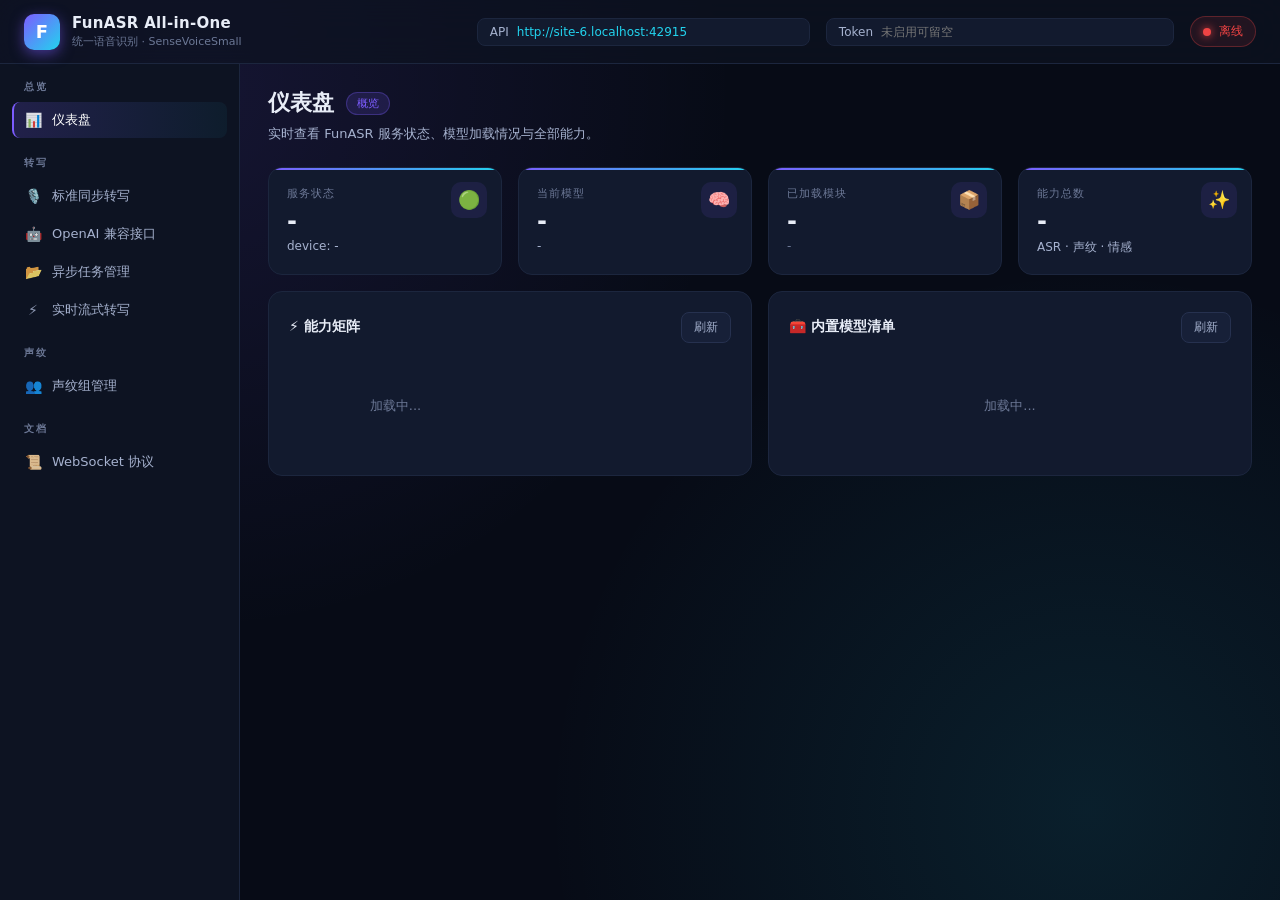
==== commit 9404a81a: "优化流式说话人异步修正" ====
--- a/web/index.html
+++ b/web/index.html
@@ -881,7 +881,7 @@
               <li>发送 <code>session.start</code> JSON 配置帧</li>
               <li>持续发送 PCM 二进制音频帧</li>
               <li>停止录音时发送 <code>audio.end</code> JSON 控制帧</li>
-              <li>服务端返回 <code>session.started</code>、<code>transcript.delta</code>、<code>transcript.segment</code> 或 <code>error</code></li>
+              <li>服务端返回 <code>session.started</code>、<code>transcript.delta</code>、<code>transcript.segment</code>、<code>speaker.update</code> 或 <code>error</code></li>
             </ul>
           </div>
           <div class="protocol-block">
@@ -920,7 +920,8 @@
             <ul>
               <li><code>session.started</code> — 配置已生效，返回模式、音频格式和能力开关</li>
               <li><code>transcript.delta</code> — online/2pass 实时中间文本，一边说一边出字</li>
-              <li><code>transcript.segment</code> — offline/2pass 最终片段，VAD 断句后返回</li>
+              <li><code>transcript.segment</code> — offline/2pass 最终片段，VAD 断句后先返回文本和临时说话人</li>
+              <li><code>speaker.update</code> — 声纹匹配完成后异步修正已有文本的说话人标签</li>
               <li><code>error</code> — 配置或推理错误</li>
             </ul>
           </div>
@@ -929,12 +930,12 @@
             <ul>
               <li><b>online</b>：只返回 transcript.delta，低延迟；不返回说话人/声纹/情感/事件/完整标点</li>
               <li><b>offline</b>：VAD 断句后返回 transcript.segment；可返回增强字段，但无实时中间文本</li>
-              <li><b>2pass</b>（推荐）：先返回 delta，断句后返回 segment 修正结果</li>
+              <li><b>2pass</b>（推荐）：先返回 delta，断句后返回 segment；声纹命名通过 speaker.update 异步修正</li>
             </ul>
           </div>
           <div class="protocol-block">
             <h4>speaker_consistency</h4>
-            <p>说话人编号一致性仅在单个 WebSocket 会话内维护。开启 diarization 后服务端用会话级 SpeakerTracker 尽量保持 speaker_0 / speaker_1 跨多句一致；开启 speaker_match 并提供 group_id 后，最终段会尝试匹配注册声纹并返回姓名、分数和诊断摘要。</p>
+            <p>说话人编号一致性仅在单个 WebSocket 会话内维护。开启 diarization 后服务端用会话级 SpeakerTracker 尽量保持 speaker_0 / speaker_1 跨多句一致；开启 speaker_match 并提供 group_id 后，最终段先显示临时说话人，声纹匹配完成后再用 speaker.update 返回姓名、分数和诊断摘要。</p>
           </div>
         </div>
       </div>
@@ -1581,7 +1582,7 @@
 /* ============ 实时转写 WebSocket ============ */
 let rtWs = null, rtAudioCtx = null, rtStream = null, rtProcessor = null, rtSource = null, rtRecording = false;
 let rtSentCount = 0, rtDeltaCount = 0, rtSegCount = 0;
-let rtSegments = [];           // 已确定的段：{speaker, name, start, end, text, emotion, events, score}
+let rtSegments = [];           // 已确定的段：{id, speaker, name, start, end, text, emotion, events, score}
 let rtRawMessages = [];
 let rtCurrentDelta = '';        // 当前正在说的中间文本
 let rtCurrentSpeaker = null;    // delta 阶段的临时说话人
@@ -1902,6 +1903,7 @@
       const text = sentence.text || '';
       if(!text) return;
       rtSegments.push({
+        id: sentence.segment_id || `local_${Date.now()}_${rtSegments.length}`,
         speaker: speakerId,
         name: speakerObj.name || msg.speaker_name || msg.name || null,
         start: sentence.start ?? msg.begin ?? msg.start ?? msg.timestamp,
@@ -1916,6 +1918,24 @@
     rtRender();
     return;
   }
+  if(msg.type === 'speaker.update'){
+    const updates = Array.isArray(msg.updates) ? msg.updates : [];
+    let changed = 0;
+    updates.forEach(update => {
+      const seg = rtSegments.find(s => s.id === update.segment_id);
+      if(!seg || !update.speaker) return;
+      const speakerObj = update.speaker;
+      seg.speaker = speakerObj.id ? String(speakerObj.id).replace('speaker_', '') : seg.speaker;
+      seg.name = speakerObj.name || seg.name;
+      seg.score = speakerObj.score ?? seg.score;
+      changed++;
+    });
+    if(changed){
+      rtRender();
+      toast(`已修正 ${changed} 条说话人标签`, 'success', 1800);
+    }
+    return;
+  }
   if(msg.type === 'error'){
     toast('服务端错误：'+(msg.message||msg.error||''),'error');
   }
@@ -1927,7 +1947,7 @@
   rtRecording = false;
   if(rtWs && rtWs.readyState === WebSocket.OPEN){
     try{ rtWs.send(JSON.stringify({type:'audio.end'})); }catch(_){}
-    setTimeout(()=>{ try{ rtWs.close(); }catch(_){} }, 300);
+    setTimeout(()=>{ try{ rtWs.close(); }catch(_){} }, 3500);
   }
   if(rtProcessor){ try{ rtProcessor.disconnect(); }catch(_){} rtProcessor = null; }
   if(rtSource){ try{ rtSource.disconnect(); }catch(_){} rtSource = null; }
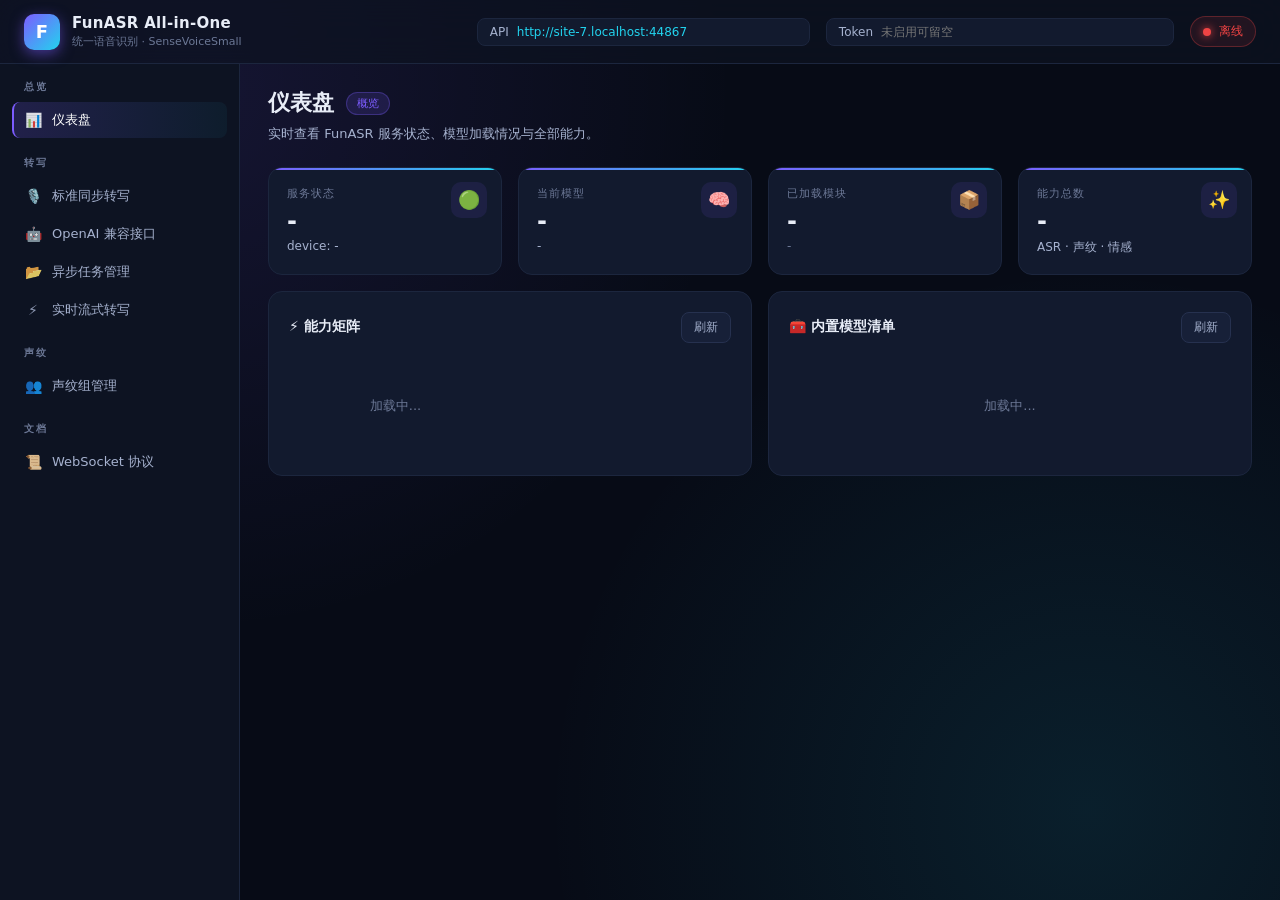
==== commit 4d86cf09: "移除词级时间戳入口" ====
--- a/web/index.html
+++ b/web/index.html
@@ -450,7 +450,6 @@
             <label class="switch"><input type="checkbox" id="syncEvt"><span class="track"></span>事件识别</label>
             <label class="switch"><input type="checkbox" id="syncMatch"><span class="track"></span>注册声纹匹配</label>
             <label class="switch"><input type="checkbox" id="syncRaw"><span class="track"></span>原始输出</label>
-            <label class="switch"><input type="checkbox" id="syncWords"><span class="track"></span>词级时间戳</label>
           </div>
           <div class="form-row mt-12">
             <label>声纹组 <span class="hint">启用声纹匹配时使用</span></label>
@@ -533,8 +532,6 @@
             <select class="select" id="openaiGran">
               <option value="">默认</option>
               <option value="segment">片段级 (segment)</option>
-              <option value="word">词级 (word)</option>
-              <option value="segment,word">片段+词级</option>
             </select>
           </div>
           <div class="grid grid-2">
@@ -657,7 +654,6 @@
             <label class="switch"><input type="checkbox" id="asyncEvt"><span class="track"></span>事件识别</label>
             <label class="switch"><input type="checkbox" id="asyncMatch"><span class="track"></span>注册声纹匹配</label>
             <label class="switch"><input type="checkbox" id="asyncRaw"><span class="track"></span>原始输出</label>
-            <label class="switch"><input type="checkbox" id="asyncWords"><span class="track"></span>词级时间戳</label>
           </div>
           <div class="form-row mt-12">
             <label>声纹组</label>
@@ -1238,7 +1234,6 @@
     ['hotwords','热词增强'],
     ['sentence_timestamps','句子时间戳'],
     ['paragraphs','段落归并'],
-    ['words','词级时间戳'],
     ['raw','原始 FunASR 输出'],
     ['streaming','流式识别'],
   ];
@@ -1307,7 +1302,6 @@
   if($('syncEvt').checked) fd.append('events','true');
   if($('syncMatch').checked) fd.append('speaker_match','true');
   if($('syncRaw').checked) fd.append('raw','true');
-  if($('syncWords').checked) fd.append('words','true');
   const g = $('syncGroup').value.trim(); if(g) fd.append('speaker_group', g);
 
   const btn = $('syncSubmit');
@@ -1399,7 +1393,6 @@
   if($('asyncEvt').checked) fd.append('events','true');
   if($('asyncMatch').checked) fd.append('speaker_match','true');
   if($('asyncRaw').checked) fd.append('raw','true');
-  if($('asyncWords').checked) fd.append('words','true');
   const g = $('asyncGroup').value.trim(); if(g) fd.append('speaker_group', g);
 
   const btn = $('asyncSubmit');
